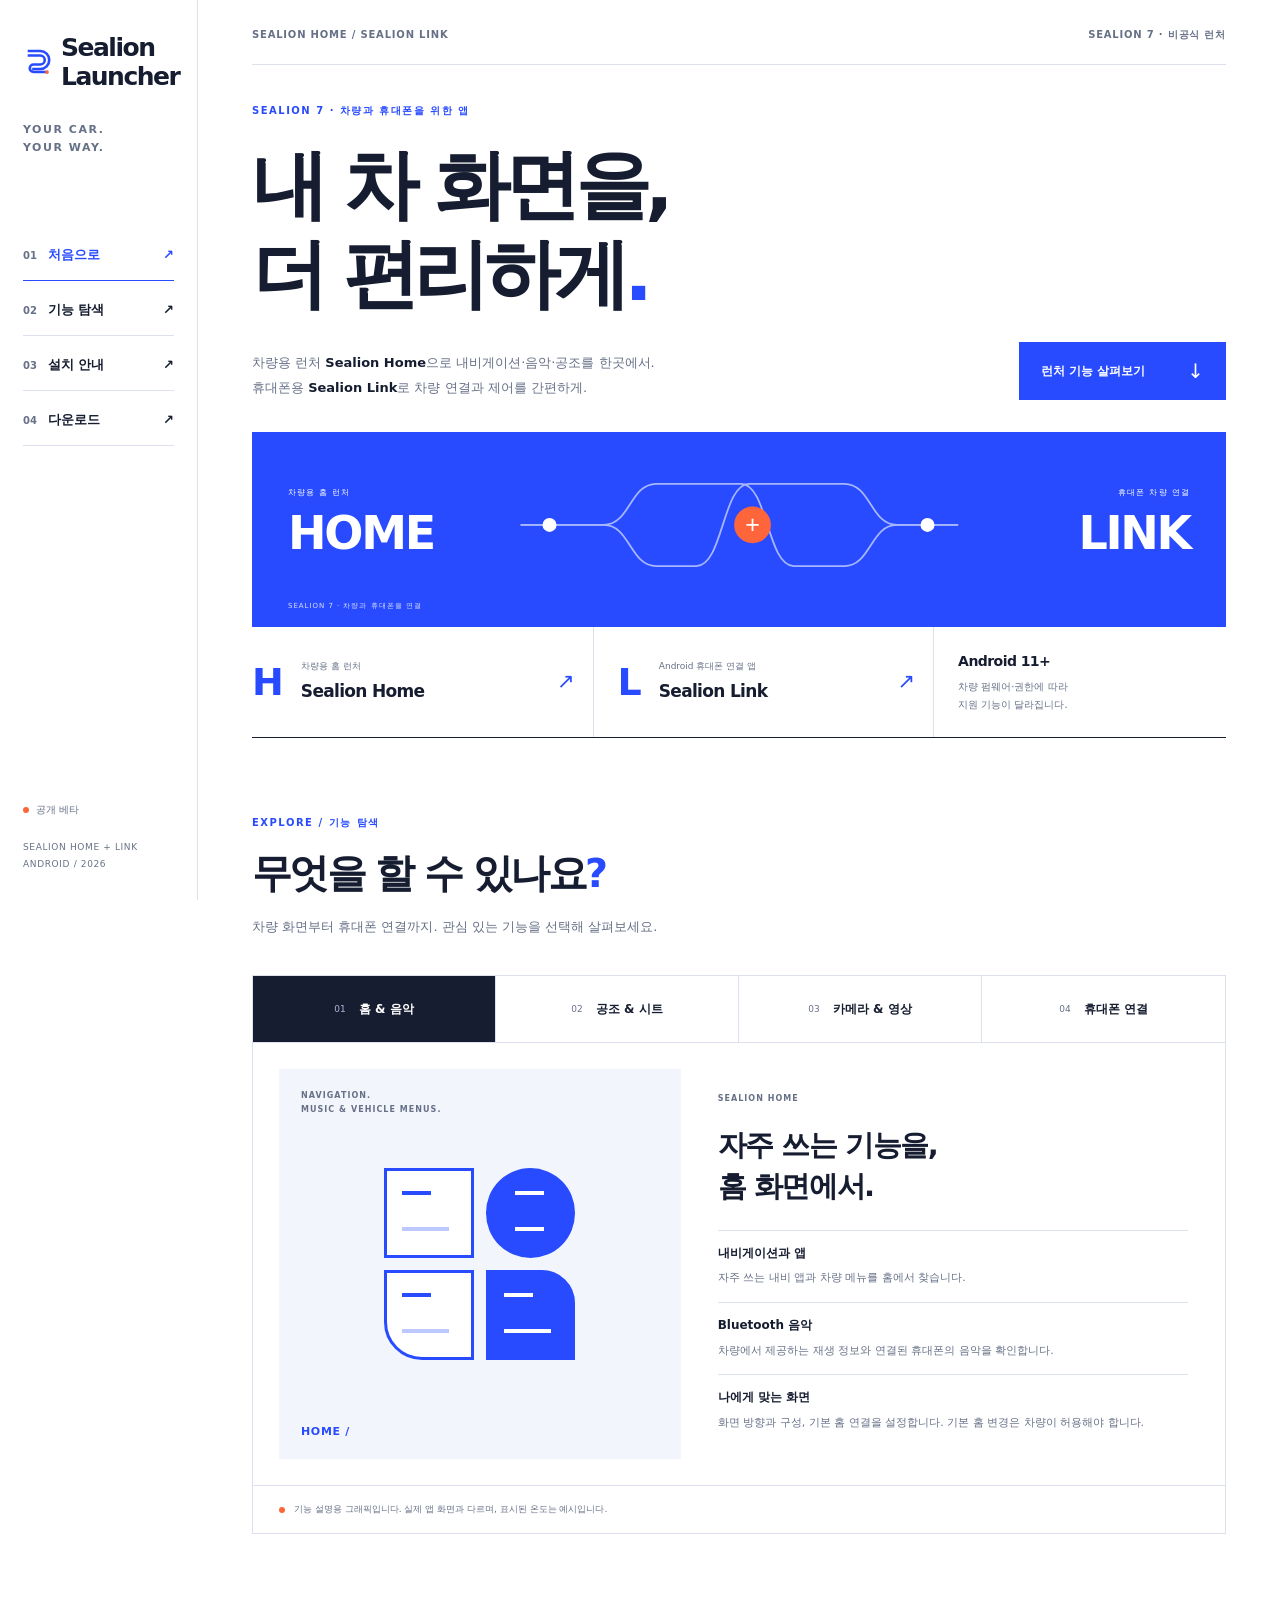
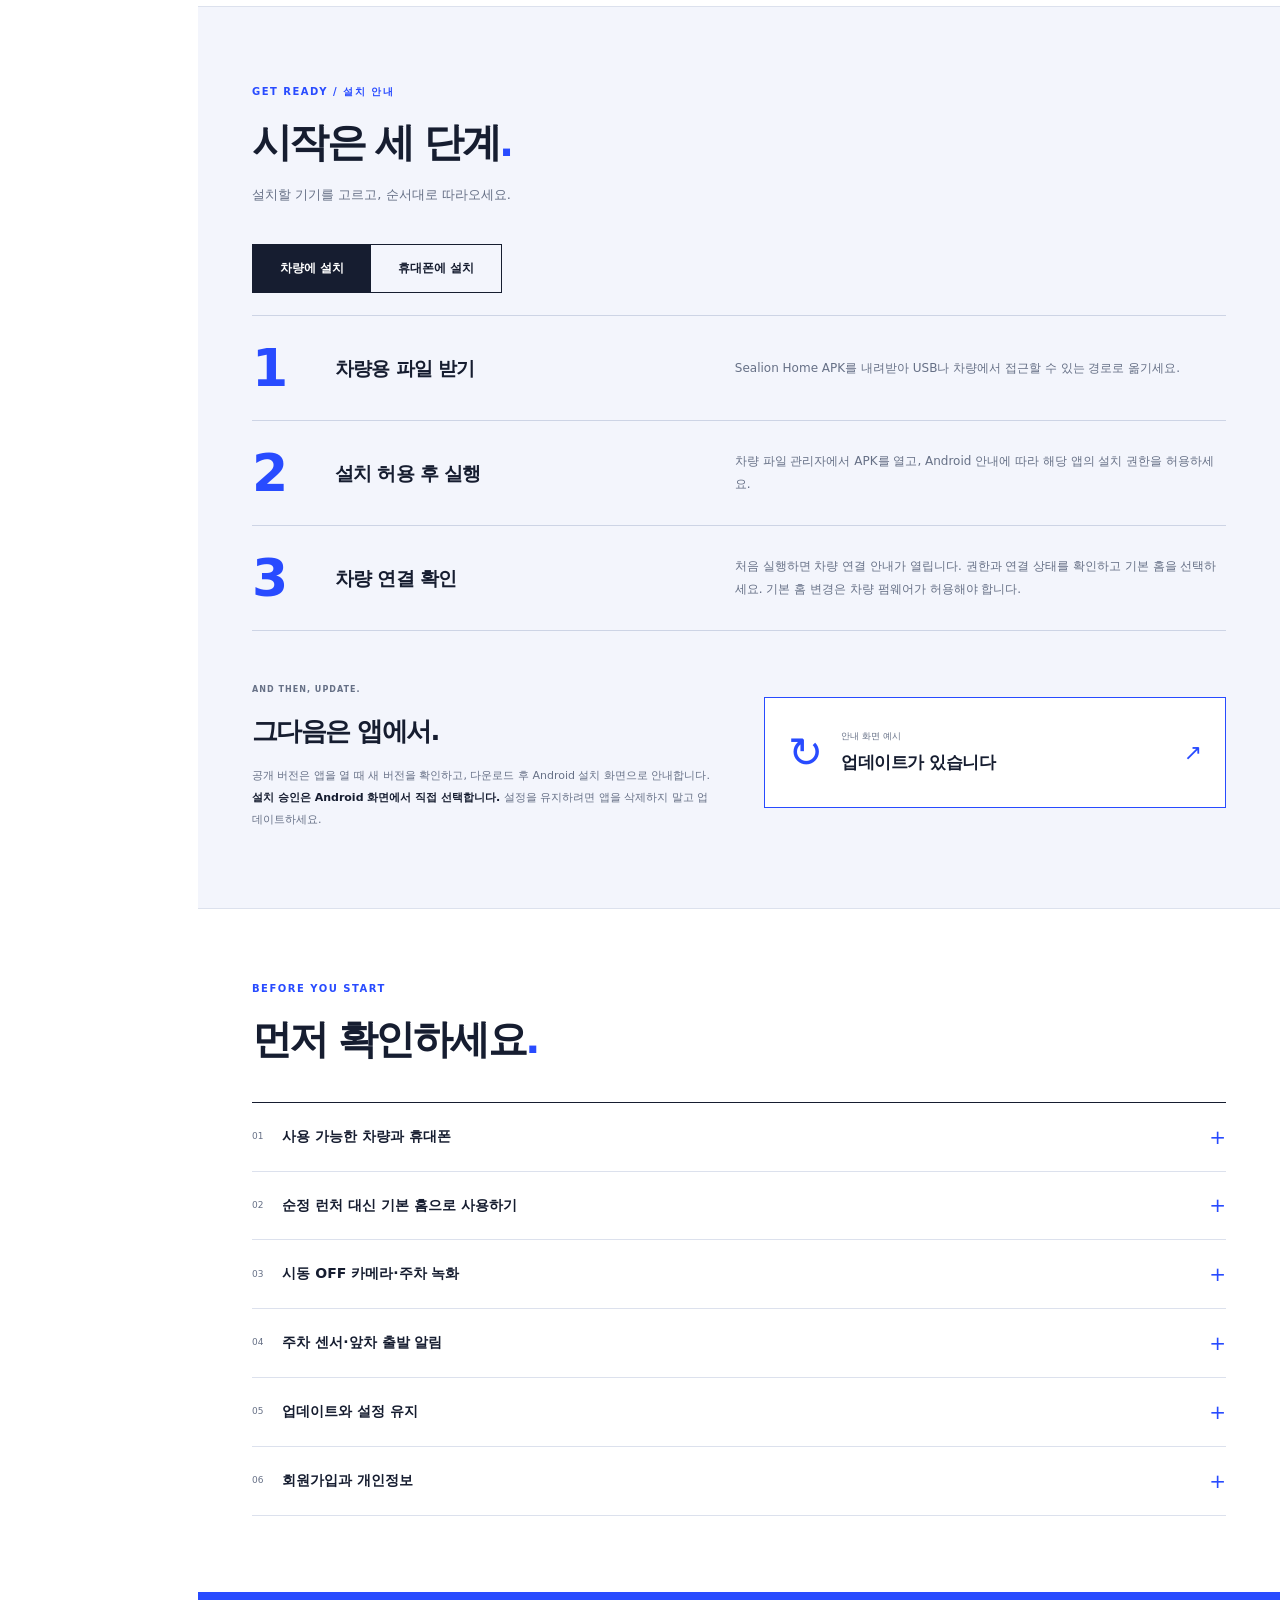
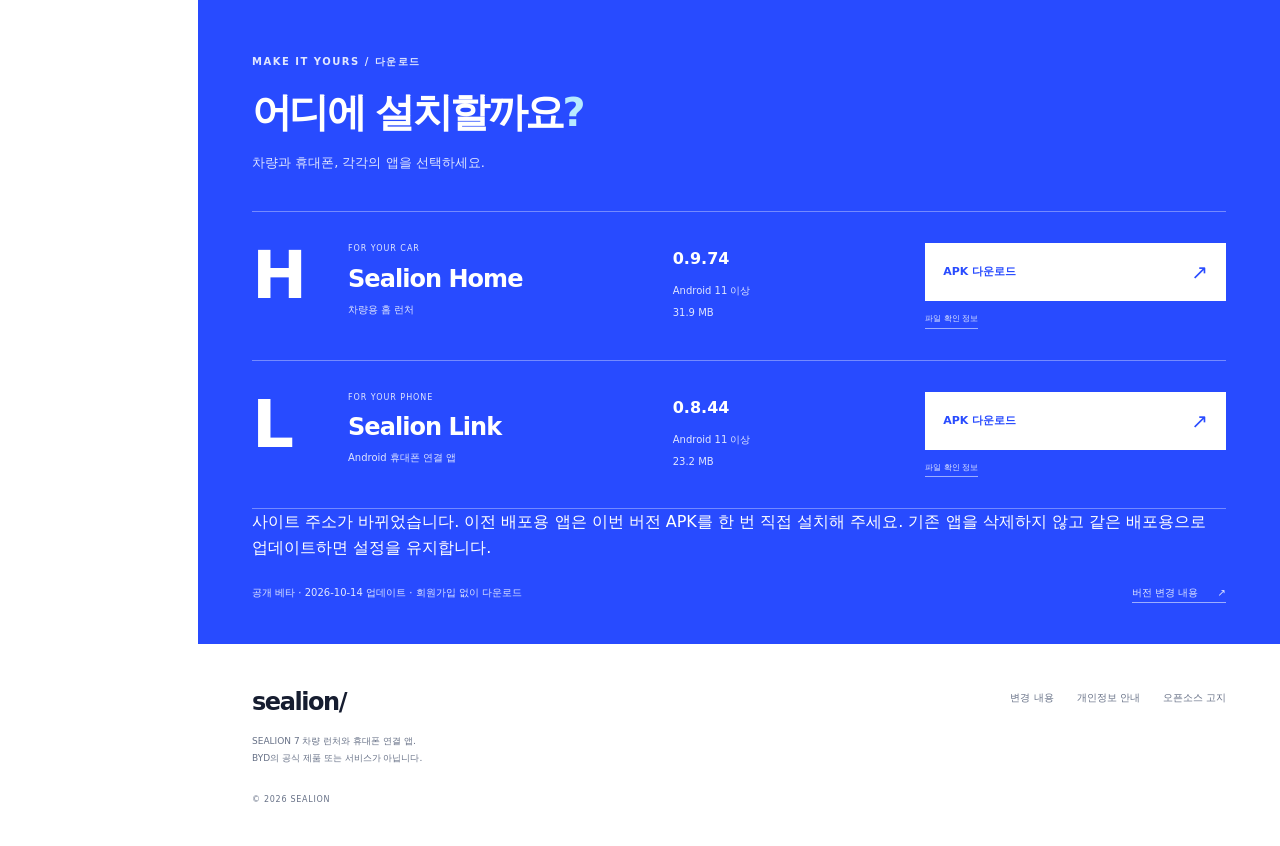
==== site/index.html @ 4606c966 "Release Home 0.9.74 with corrected cluster camera layout and ground range" ====
<!doctype html>
<html lang="ko">
<head>
  <meta charset="utf-8">
  <meta name="viewport" content="width=device-width, initial-scale=1">
  <meta name="theme-color" content="#284bff">
  <meta name="description" content="BYD SEALION 7을 위한 차량용 런처 Sealion Home과 Android 휴대폰 앱 Sealion Link. 내비게이션·음악·공조부터 휴대폰 차량 연결·제어까지, 기능을 살펴보고 설치하세요.">
  <title>Sealion Home &amp; Link — SEALION 7 차량 런처와 휴대폰 연결</title>
  <link rel="icon" href="assets/mark.svg" type="image/svg+xml">
  <link rel="stylesheet" href="assets/site.css?v=launcher-brand">
  <script src="assets/site.js" defer></script>
</head>
<body>
<a class="skip-link" href="#main">본문 바로가기</a>
<header class="site-rail">
  <a class="brand" href="#start" aria-label="Sealion Launcher 소개 처음으로"><img src="assets/mark.svg" width="38" height="38" alt=""><span class="brand-name">Sealion Launcher</span></a>
  <p class="rail-caption">YOUR CAR.<br>YOUR WAY.</p>
  <nav aria-label="주 메뉴">
    <a href="#start" aria-current="location"><span>01</span>처음으로<i aria-hidden="true">↗</i></a>
    <a href="#experience"><span>02</span>기능 탐색<i aria-hidden="true">↗</i></a>
    <a href="#install"><span>03</span>설치 안내<i aria-hidden="true">↗</i></a>
    <a href="#download"><span>04</span>다운로드<i aria-hidden="true">↗</i></a>
  </nav>
  <div class="rail-bottom"><span class="status-dot"></span>공개 베타<small>SEALION HOME + LINK<br>ANDROID / 2026</small></div>
</header>
<main id="main">
  <section id="start" class="opening" aria-labelledby="hero-title">
    <div class="page-meta"><span>SEALION HOME / SEALION LINK</span><span>SEALION 7 · 비공식 런처</span></div>
    <div class="opening-copy"><p class="section-code">SEALION 7 · 차량과 휴대폰을 위한 앱</p><h1 id="hero-title">내 차 화면을,<br>더 편리하게<span>.</span></h1><div class="opening-bottom"><p class="opening-description">차량용 런처 <strong>Sealion Home</strong>으로 내비게이션·음악·공조를 한곳에서.<br>휴대폰용 <strong>Sealion Link</strong>로 차량 연결과 제어를 간편하게.</p><a class="action solid" href="#experience">런처 기능 살펴보기 <span aria-hidden="true">↓</span></a></div></div>
    <div class="connection-poster" aria-label="차량용 런처 Home과 휴대폰 앱 Link의 연결"><div class="connection-label"><span>차량용 홈 런처</span><strong>HOME</strong></div><svg viewBox="0 0 500 160" aria-hidden="true"><path d="M0 81h95c30 0 30-47 60-47h97c30 0 30 94 60 94h58c30 0 30-47 60-47h70"/><path d="M0 81h95c30 0 30 47 60 47h46c30 0 30-94 60-94h109c30 0 30 47 60 47h70"/><circle cx="33" cy="81" r="8"/><circle cx="465" cy="81" r="8"/><circle cx="265" cy="81" r="21"/><path class="connection-plus" d="M258 81h14m-7-7v14"/></svg><div class="connection-label"><span>휴대폰 차량 연결</span><strong>LINK</strong></div><span class="poster-caption">SEALION 7 · 차량과 휴대폰을 연결</span></div>
    <div class="product-index"><a href="#experience"><span>H</span><div><small>차량용 홈 런처</small><strong>Sealion Home</strong></div><i aria-hidden="true">↗</i></a><a href="#experience" data-open-feature="link"><span>L</span><div><small>Android 휴대폰 연결 앱</small><strong>Sealion Link</strong></div><i aria-hidden="true">↗</i></a><div class="system-note"><strong>Android 11+</strong><span>차량 펌웨어·권한에 따라<br>지원 기능이 달라집니다.</span></div></div>
  </section>

  <section id="experience" class="chapter experience" aria-labelledby="experience-title">
    <div class="chapter-heading"><p class="section-code">EXPLORE / 기능 탐색</p><h2 id="experience-title">무엇을 할 수 있나요<span>?</span></h2><p>차량 화면부터 휴대폰 연결까지. 관심 있는 기능을 선택해 살펴보세요.</p></div>
    <div class="feature-selector" role="tablist" aria-label="기능 소개">
      <button id="tab-home" role="tab" type="button" aria-selected="true" aria-controls="panel-home" data-panel="home"><span>01</span>홈 & 음악</button>
      <button id="tab-climate" role="tab" type="button" aria-selected="false" aria-controls="panel-climate" data-panel="climate" tabindex="-1"><span>02</span>공조 & 시트</button>
      <button id="tab-camera" role="tab" type="button" aria-selected="false" aria-controls="panel-camera" data-panel="camera" tabindex="-1"><span>03</span>카메라 & 영상</button>
      <button id="tab-link" role="tab" type="button" aria-selected="false" aria-controls="panel-link" data-panel="link" tabindex="-1"><span>04</span>휴대폰 연결</button>
    </div>
    <div class="feature-stage">
      <div id="panel-home" class="feature-panel" role="tabpanel" aria-labelledby="tab-home">
        <div class="feature-art art-home" aria-hidden="true"><span class="art-caption">NAVIGATION.<br>MUSIC &amp; VEHICLE MENUS.</span><div class="home-glyph"><span></span><span></span><span></span><span></span></div><span class="art-word">HOME /</span></div>
        <div class="feature-story"><span class="feature-tag">SEALION HOME</span><h3>자주 쓰는 기능을,<br>홈 화면에서.</h3><dl><div><dt>내비게이션과 앱</dt><dd>자주 쓰는 내비 앱과 차량 메뉴를 홈에서 찾습니다.</dd></div><div><dt>Bluetooth 음악</dt><dd>차량에서 제공하는 재생 정보와 연결된 휴대폰의 음악을 확인합니다.</dd></div><div><dt>나에게 맞는 화면</dt><dd>화면 방향과 구성, 기본 홈 연결을 설정합니다. 기본 홈 변경은 차량이 허용해야 합니다.</dd></div></dl></div>
      </div>
      <div id="panel-climate" class="feature-panel" role="tabpanel" aria-labelledby="tab-climate" hidden>
        <div class="feature-art art-climate" aria-hidden="true"><span class="art-caption">YOUR COMFORT.<br>ONE PLACE.</span><div class="climate-glyph"><strong>21.5<span>°</span></strong><span class="temperature-label">COMFORT ZONE</span></div><span class="art-word">COMFORT /</span></div>
        <div class="feature-story"><span class="feature-tag">SEALION HOME</span><h3>나에게 맞는 온도,<br>한곳에서.</h3><dl><div><dt>온도와 바람 방향</dt><dd>운전석·동승석 온도, 풍량과 바람 방향을 공조 메뉴에서 조절합니다.</dd></div><div><dt>열선과 통풍</dt><dd>시트 열선·통풍과 핸들 열선을 공조 안에서 찾습니다.</dd></div><div><dt>공조 설정</dt><dd>AUTO, A/C, 내기 순환과 유리 제상 등 차량이 지원하는 기능을 모았습니다.</dd></div></dl></div>
      </div>
      <div id="panel-camera" class="feature-panel" role="tabpanel" aria-labelledby="tab-camera" hidden>
        <div class="feature-art art-camera" aria-hidden="true"><span class="art-caption">VEHICLE CAMERAS.<br>RECORDING &amp; PLAYBACK.</span><div class="camera-glyph"><span></span><i></i></div><span class="art-word">AROUND /</span></div>
        <div class="feature-story"><span class="feature-tag">SEALION HOME + LINK</span><h3>차량 주변 보기와<br>영상 저장을 한곳에서.</h3><dl><div><dt>카메라 보기</dt><dd>지원되는 카메라를 연결하고 화면과 채널을 맞춥니다.</dd></div><div><dt>녹화와 저장 영상</dt><dd>블랙박스·주차 녹화 설정과 저장된 영상을 각각의 메뉴에서 확인합니다.</dd></div><div><dt>휴대폰에서 확인</dt><dd>차량 전원·네트워크와 카메라 권한이 필요합니다. 시동 OFF 영상은 현재 보장하지 않습니다.</dd></div></dl><a class="inline-link" href="#faq">카메라 지원 조건 확인 <span>↗</span></a></div>
      </div>
      <div id="panel-link" class="feature-panel" role="tabpanel" aria-labelledby="tab-link" hidden>
        <div class="feature-art art-link" aria-hidden="true"><span class="art-caption">VEHICLE CONNECTION.<br>LOCK &amp; UNLOCK.</span><div class="link-glyph"><i></i><i></i><i></i><span>H ↔ L</span></div><span class="art-word">CONNECTED /</span></div>
        <div class="feature-story"><span class="feature-tag">SEALION LINK / ANDROID</span><h3>휴대폰에서 확인하는<br>차량 연결과 자동 잠금.</h3><dl><div><dt>접근·이탈 자동 잠금</dt><dd>등록한 차량 BLE 신호와 최근 걸음 감지로 접근·이탈을 확인합니다. 신체 활동·Bluetooth 권한과 걸음 감지 센서를 지원하는 휴대폰이 필요합니다.</dd></div><div><dt>유지되는 설정</dt><dd>같은 앱을 삭제하지 않고 업데이트하면 자동 잠금 설정을 유지합니다.</dd></div><div><dt>연결·동작 기록</dt><dd>최근 연결 상태와 자동 잠금 동작 기록을 기기에서 확인합니다.</dd></div></dl></div>
      </div>
      <div class="stage-note"><span class="status-dot"></span>기능 설명용 그래픽입니다. 실제 앱 화면과 다르며, 표시된 온도는 예시입니다.</div>
    </div>
  </section>

  <section id="install" class="chapter install" aria-labelledby="install-title">
    <div class="chapter-heading"><p class="section-code">GET READY / 설치 안내</p><h2 id="install-title">시작은 세 단계<span>.</span></h2><p>설치할 기기를 고르고, 순서대로 따라오세요.</p></div>
    <div class="install-tabs" role="tablist" aria-label="설치할 기기"><button type="button" id="install-car" role="tab" aria-selected="true" aria-controls="install-car-panel" data-install="car">차량에 설치</button><button type="button" id="install-phone" role="tab" aria-selected="false" aria-controls="install-phone-panel" data-install="phone" tabindex="-1">휴대폰에 설치</button></div>
    <div id="install-car-panel" class="installation-list" role="tabpanel" aria-labelledby="install-car"><article><span>1</span><h3>차량용 파일 받기</h3><p>Sealion Home APK를 내려받아 USB나 차량에서 접근할 수 있는 경로로 옮기세요.</p></article><article><span>2</span><h3>설치 허용 후 실행</h3><p>차량 파일 관리자에서 APK를 열고, Android 안내에 따라 해당 앱의 설치 권한을 허용하세요.</p></article><article><span>3</span><h3>차량 연결 확인</h3><p>처음 실행하면 차량 연결 안내가 열립니다. 권한과 연결 상태를 확인하고 기본 홈을 선택하세요. 기본 홈 변경은 차량 펌웨어가 허용해야 합니다.</p></article></div>
    <div id="install-phone-panel" class="installation-list" role="tabpanel" aria-labelledby="install-phone" hidden><article><span>1</span><h3>휴대폰용 파일 받기</h3><p>Android 휴대폰에서 Sealion Link APK를 내려받으세요. iPhone용 앱은 제공하지 않습니다.</p></article><article><span>2</span><h3>Android 설치 승인</h3><p>다운로드한 파일을 열고 브라우저나 파일 관리자의 ‘알 수 없는 앱 설치’를 허용하세요.</p></article><article><span>3</span><h3>내 차 연결 등록</h3><p>앱 안내에 따라 차량을 등록하고 신체 활동·Bluetooth·근처 기기 권한과 백그라운드 실행을 확인하세요.</p></article></div>
    <div class="update-guide"><div><span class="feature-tag">AND THEN, UPDATE.</span><h3>그다음은 앱에서.</h3><p>공개 버전은 앱을 열 때 새 버전을 확인하고, 다운로드 후 Android 설치 화면으로 안내합니다. <strong>설치 승인은 Android 화면에서 직접 선택합니다.</strong> 설정을 유지하려면 앱을 삭제하지 말고 업데이트하세요.</p></div><button id="update-demo" type="button"><span class="update-icon" aria-hidden="true">↻</span><span><small>안내 화면 예시</small><strong>업데이트가 있습니다</strong></span><i aria-hidden="true">↗</i></button></div>
  </section>

  <section id="faq" class="chapter compatibility" aria-labelledby="faq-title"><div class="chapter-heading"><p class="section-code">BEFORE YOU START</p><h2 id="faq-title">먼저 확인하세요<span>.</span></h2></div><div class="faq-list">
    <details><summary><span>01</span>사용 가능한 차량과 휴대폰<i aria-hidden="true">+</i></summary><p>SEALION 7의 Android 차량 디스플레이를 기준으로 개발하고 있습니다. 최소 Android 버전은 11입니다. 차량 펌웨어, SDK와 권한에 따라 지원 기능이 달라집니다. Sealion Link는 Android 휴대폰 전용입니다.</p></details>
    <details><summary><span>02</span>순정 런처 대신 기본 홈으로 사용하기<i aria-hidden="true">+</i></summary><p>차량에서 기본 홈 앱 변경을 허용해야 합니다. 설정에서 기본 런처 설정·유지를 시도할 수 있지만, 차량 펌웨어 정책에 따라 적용되지 않을 수 있습니다.</p></details>
    <details><summary><span>03</span>시동 OFF 카메라·주차 녹화<i aria-hidden="true">+</i></summary><p>카메라·본체 전원과 네트워크가 유지되고 차량이 관련 권한을 제공해야 합니다. 현재 시동 OFF 녹화와 원격 영상을 보장하지 않습니다. 개발용과 공개 차량용은 같은 차량 카메라 수신 경로를 사용합니다. 차량의 실제 영상 수신과 시동 OFF 전원 유지는 각각 확인해야 합니다.</p></details>
    <details><summary><span>04</span>주차 센서·앞차 출발 알림<i aria-hidden="true">+</i></summary><p>차량에서 거리 값과 출발 안내 신호를 제공해야 합니다. 신호가 수신되지 않으면 거리나 알림을 임의로 만들지 않습니다. 현재 차량별 신호 수신 확인이 필요한 기능입니다.</p></details>
    <details><summary><span>05</span>업데이트와 설정 유지<i aria-hidden="true">+</i></summary><p>같은 배포용 앱을 삭제하지 않고 업데이트하면 설정을 유지합니다. 개발자용과 배포용은 별개의 앱으로 설정을 공유하지 않습니다. 앱 삭제 또는 앱 데이터 삭제 시에는 다시 설정해야 합니다. 이 사이트의 공개 버전은 앱 실행 시 새 버전을 확인합니다. 주소 연결 전 준비용 버전을 쓰고 있다면 처음 한 번은 이 사이트의 APK로 직접 업데이트하세요.</p></details>
    <details><summary><span>06</span>회원가입과 개인정보<i aria-hidden="true">+</i></summary><p>공개 APK 다운로드에는 사이트 회원가입이 필요 없습니다. 이 사이트에는 광고·분석 추적 스크립트를 넣지 않았습니다. 차량 계정이 필요한 제어 기능은 앱에서 별도로 연결합니다. 자세한 내용은 <a href="privacy.html">개인정보 안내</a>를 확인하세요.</p></details>
  </div></section>

  <section id="download" class="downloads" aria-labelledby="download-title"><div class="download-heading"><p class="section-code">MAKE IT YOURS / 다운로드</p><h2 id="download-title">어디에 설치할까요<span>?</span></h2><p>차량과 휴대폰, 각각의 앱을 선택하세요.</p></div>
    <div class="package-list"><article class="package-row"><div class="package-letter">H</div><div class="package-name"><span>FOR YOUR CAR</span><h3>Sealion Home</h3><p>차량용 홈 런처</p></div><div class="release-meta"><strong data-release="vehicle-version">0.9.74</strong><span>Android 11 이상</span><span data-release="vehicle-size">공개 파일 준비 중</span></div><div class="package-action"><a class="action download-link is-disabled" data-app="vehicle" aria-disabled="true">다운로드 준비 중 <span aria-hidden="true">↗</span></a><details class="hash-details"><summary>파일 확인 정보</summary><p data-release="vehicle-hash">공개 파일 확정 후 SHA-256을 제공합니다.</p></details></div></article>
    <article class="package-row"><div class="package-letter">L</div><div class="package-name"><span>FOR YOUR PHONE</span><h3>Sealion Link</h3><p>Android 휴대폰 연결 앱</p></div><div class="release-meta"><strong data-release="phone-version">0.8.44</strong><span>Android 11 이상</span><span data-release="phone-size">공개 파일 준비 중</span></div><div class="package-action"><a class="action download-link is-disabled" data-app="phone" aria-disabled="true">다운로드 준비 중 <span aria-hidden="true">↗</span></a><details class="hash-details"><summary>파일 확인 정보</summary><p data-release="phone-hash">공개 파일 확정 후 SHA-256을 제공합니다.</p></details></div></article></div>
    <p class="notice">사이트 주소가 바뀌었습니다. 이전 배포용 앱은 이번 버전 APK를 한 번 직접 설치해 주세요. 기존 앱을 삭제하지 않고 같은 배포용으로 업데이트하면 설정을 유지합니다.</p><div class="download-footnote"><p id="release-status"><span class="status-dot"></span>공개 다운로드 파일을 확인하고 있습니다.</p><a href="release-notes.html">버전 변경 내용 <span aria-hidden="true">↗</span></a></div>
  </section>
</main>
<footer class="site-footer"><div><strong>sealion/</strong><p>SEALION 7 차량 런처와 휴대폰 연결 앱.<br>BYD의 공식 제품 또는 서비스가 아닙니다.</p></div><nav aria-label="문서"><a href="release-notes.html">변경 내용</a><a href="privacy.html">개인정보 안내</a><a href="licenses.html">오픈소스 고지</a></nav><span>© 2026 SEALION</span></footer>
<dialog id="update-dialog" aria-labelledby="update-dialog-title"><button type="button" class="dialog-close" aria-label="닫기">×</button><span class="section-code">UPDATE / PREVIEW</span><h2 id="update-dialog-title">다음 버전으로,<br>이어가세요.</h2><p>앱에서 새 버전과 변경 내용을 확인한 뒤 업데이트를 시작할 수 있습니다.</p><ol><li>버전과 변경 내용 확인</li><li>다운로드한 APK의 파일·앱 서명 검사</li><li>Android 설치 화면에서 사용자 승인</li></ol><p class="demo-note">웹사이트의 흐름 예시입니다. 실제 다운로드나 업데이트를 진행하지 않습니다. 앱에서 새 버전이 있을 때 안내가 표시됩니다.</p><button type="button" class="action solid dialog-close-action">확인 <span aria-hidden="true">↗</span></button></dialog>
</body>
</html>
---- site/assets/site.css ----
@charset "UTF-8";
:root{--ink:#161d30;--blue:#284bff;--paper:#fff;--muted:#667086;--line:#dce1ed;--soft:#f3f5fc;--orange:#ff653b;--rail:198px}
*{box-sizing:border-box}html{scroll-behavior:smooth;scroll-padding-top:22px}body{margin:0;background:var(--paper);color:var(--ink);font-family:"Pretendard","Noto Sans KR","Malgun Gothic",system-ui,sans-serif;line-height:1.6;-webkit-font-smoothing:antialiased}a{color:inherit;text-decoration:none}button{font:inherit;cursor:pointer;color:inherit}button,a,summary{-webkit-tap-highlight-color:transparent}h1,h2,h3,p{margin:0}img{display:block;max-width:100%}[hidden]{display:none!important}::selection{background:#d8dfff;color:var(--ink)}button:focus-visible,a:focus-visible,summary:focus-visible{outline:3px solid var(--orange);outline-offset:5px}.skip-link{position:fixed;left:14px;top:-70px;z-index:20;background:var(--ink);color:#fff;padding:12px 18px}.skip-link:focus{top:12px}
.site-rail{position:fixed;inset:0 auto 0 0;width:var(--rail);padding:34px 23px 27px;border-right:1px solid var(--line);background:var(--paper);z-index:5;display:flex;flex-direction:column}.brand{display:flex;gap:8px;align-items:center;font-size:25px;font-weight:850;letter-spacing:-1.5px;line-height:1}.brand img{width:30px;height:38px}.brand-name{min-width:0;line-height:1.15}.brand img{flex-shrink:0}.rail-caption{font-size:11px;font-weight:800;letter-spacing:.14em;line-height:1.7;margin-top:29px;color:var(--muted)}.site-rail nav{display:grid;margin-top:74px;gap:6px}.site-rail nav a{display:flex;align-items:center;gap:11px;min-height:49px;border-bottom:1px solid var(--line);font-size:13px;font-weight:650}.site-rail nav a>span{font-size:10px;color:var(--muted);font-variant-numeric:tabular-nums}.site-rail nav i{font-style:normal;margin-left:auto;opacity:0}.site-rail nav a[aria-current]{color:var(--blue);border-color:var(--blue)}.site-rail nav a[aria-current] i,.site-rail nav a:hover i{opacity:1}.rail-bottom{margin-top:auto;font-size:10px;color:var(--muted);padding-top:40px}.rail-bottom small{font-size:9px;display:block;margin-top:21px;letter-spacing:.07em;line-height:1.9}.status-dot{display:inline-block;width:6px;height:6px;border-radius:50%;background:var(--orange);margin-right:7px;flex-shrink:0}main,.site-footer{margin-left:var(--rail)}.page-meta{display:flex;justify-content:space-between;padding:27px 0 21px;border-bottom:1px solid var(--line);font-size:10px;letter-spacing:.08em;font-weight:650;color:var(--muted)}.opening{padding:0 54px}.section-code{font-size:10px;letter-spacing:.15em;font-weight:750;color:var(--blue);line-height:1.6}.opening-copy{padding:38px 0 32px}.opening h1{font-size:clamp(60px,5.9vw,94px);letter-spacing:-.075em;line-height:1.18;font-weight:900;margin-top:22px}.opening h1>span,.chapter h2>span{color:var(--blue)}.opening-bottom{display:flex;justify-content:space-between;align-items:end;gap:25px;margin-top:23px}.opening-description{font-size:13px;line-height:1.9;color:var(--muted)}.opening-description strong{color:var(--ink);font-weight:650}.action{min-height:51px;display:inline-flex;align-items:center;justify-content:space-between;gap:42px;padding:12px 21px;border:1px solid var(--ink);font-size:12px;font-weight:700;line-height:1.6;background:transparent}.action span{font-size:20px;font-weight:400}.action.solid{background:var(--blue);color:#fff;border-color:var(--blue)}.action:hover{background:var(--ink);color:#fff;border-color:var(--ink)}.connection-poster{position:relative;display:grid;grid-template-columns:1fr 2.15fr 1fr;align-items:center;gap:14px;background:var(--blue);color:white;min-height:194px;padding:22px 36px 33px}.connection-label>span{font-size:8px;letter-spacing:.15em;display:block;margin-bottom:7px}.connection-label strong{display:block;font-size:clamp(35px,3.6vw,62px);font-weight:850;letter-spacing:-.05em;line-height:1.2}.connection-label:last-of-type{text-align:right}.connection-poster svg{width:100%;max-height:140px}.connection-poster svg>path{fill:none;stroke:#a7b7ff;stroke-width:2}.connection-poster svg>circle{fill:#fff;stroke:none}.connection-poster svg>circle:nth-of-type(3){fill:var(--orange)}.connection-poster svg .connection-plus{stroke:white;stroke-width:2}.poster-caption{position:absolute;left:36px;bottom:15px;font-size:7px;letter-spacing:.14em;color:#d7dfff}.product-index{display:grid;grid-template-columns:1fr 1fr .86fr;border-bottom:1px solid var(--ink);min-height:111px}.product-index>a{display:flex;align-items:center;gap:17px;padding:22px 18px 22px 0}.product-index>a+a,.system-note{border-left:1px solid var(--line);padding-left:24px}.product-index>a>span{font-size:38px;color:var(--blue);font-weight:900;line-height:1}.product-index small{display:block;font-size:9px;color:var(--muted);margin-bottom:4px}.product-index strong{font-size:17px;font-weight:800;letter-spacing:-.04em}.product-index i{font-style:normal;margin-left:auto;font-size:21px;color:var(--blue)}.product-index>a:hover strong{color:var(--blue)}.system-note{display:flex;flex-direction:column;justify-content:center}.system-note strong{font-size:14px}.system-note>span{font-size:10px;color:var(--muted);line-height:1.8;margin-top:6px}
.chapter{padding:77px 54px}.chapter-heading{margin-bottom:36px}.chapter h2,.downloads h2{font-size:clamp(30px,3.1vw,48px);font-weight:850;letter-spacing:-.065em;line-height:1.3;margin-top:17px}.chapter-heading>p:last-child:not(.section-code){color:var(--muted);font-size:13px;line-height:1.9;margin-top:15px}.experience{padding-bottom:72px}.feature-selector{display:grid;grid-template-columns:repeat(4,1fr);border:1px solid var(--line)}.feature-selector button{min-height:66px;border:0;border-right:1px solid var(--line);background:#fff;font-size:12px;font-weight:700;display:flex;align-items:center;justify-content:center;gap:13px}.feature-selector button:last-child{border-right:0}.feature-selector button>span{font-size:9px;color:var(--muted);font-weight:500}.feature-selector button[aria-selected=true]{background:var(--ink);color:white}.feature-selector button[aria-selected=true]>span{color:#acb9da}.feature-selector button:hover{box-shadow:inset 0 -3px var(--blue)}.feature-stage{border:1px solid var(--line);border-top:0}.feature-panel{display:grid;grid-template-columns:.88fr 1.12fr;min-height:440px}.feature-art{position:relative;background:var(--soft);min-height:390px;margin:26px 0 26px 26px;overflow:hidden;display:flex;align-items:center;justify-content:center}.art-caption{position:absolute;left:22px;top:20px;font-size:8px;letter-spacing:.13em;line-height:1.7;font-weight:700;color:var(--muted)}.art-word{position:absolute;left:22px;bottom:19px;font-size:11px;letter-spacing:.06em;font-weight:750;color:var(--blue)}.feature-story{padding:40px 37px 29px}.feature-tag{font-size:8px;letter-spacing:.13em;font-weight:800;color:var(--muted);line-height:1.7}.feature-story h3{font-size:29px;font-weight:850;line-height:1.4;letter-spacing:-.05em;margin:16px 0 24px}.feature-story dl{margin:0}.feature-story dl>div{padding:13px 0;border-top:1px solid var(--line)}.feature-story dt{font-size:12px;font-weight:750}.feature-story dd{margin:5px 0 0;font-size:11px;line-height:1.9;color:var(--muted)}.stage-note{display:flex;align-items:center;gap:2px;padding:15px 26px;border-top:1px solid var(--line);font-size:9px;color:var(--muted);line-height:1.8}.home-glyph{display:grid;grid-template-columns:repeat(2,1fr);gap:12px;width:191px}.home-glyph span{height:90px;border:3px solid var(--blue);background:#fff;position:relative}.home-glyph span:before{content:"";position:absolute;background:var(--blue);width:29px;height:4px;left:15px;top:20px}.home-glyph span:after{content:"";position:absolute;width:47px;height:4px;left:15px;bottom:24px;background:#bdc8ff}.home-glyph span:nth-child(2){border-radius:50%;background:var(--blue)}.home-glyph span:nth-child(2):before,.home-glyph span:nth-child(2):after{background:white;width:29px;left:26px}.home-glyph span:nth-child(3){border-radius:0 0 0 38px}.home-glyph span:nth-child(4){background:var(--blue);border-radius:0 33px 0 0}.home-glyph span:nth-child(4):before,.home-glyph span:nth-child(4):after{background:white}.climate-glyph{border:2px solid var(--blue);width:224px;height:174px;display:flex;align-items:center;justify-content:center;flex-direction:column;outline:1px dashed #9eaeff;outline-offset:17px;position:relative;background:white}.climate-glyph:before{content:"";position:absolute;height:11px;width:11px;background:var(--orange);right:-24px;top:calc(50% - 5px)}.climate-glyph strong{font-size:66px;font-weight:500;letter-spacing:-.07em;color:var(--blue);line-height:1.3}.climate-glyph strong>span{font-size:44px}.temperature-label{font-size:8px;color:var(--muted);letter-spacing:.15em;margin-top:8px}.camera-glyph{width:222px;height:156px;border:3px solid var(--blue);position:relative}.camera-glyph:before{content:"";position:absolute;width:75px;height:18px;border:3px solid var(--blue);top:-23px;left:22px}.camera-glyph>span{position:absolute;width:86px;height:86px;border-radius:50%;border:3px solid var(--blue);top:31px;left:65px}.camera-glyph>span:before{content:"";position:absolute;width:51px;height:51px;border-radius:50%;background:var(--blue);top:14px;left:14px}.camera-glyph>i{position:absolute;width:13px;height:13px;background:var(--orange);right:16px;top:16px}.art-camera{background:#edf0ff}.link-glyph{width:220px;height:180px;position:relative;display:flex;align-items:center;justify-content:center}.link-glyph i{position:absolute;inset:0;border:1px solid #b7c3ff}.link-glyph i:nth-child(2){inset:20px;border-style:dashed}.link-glyph i:nth-child(3){inset:40px;border-color:var(--blue);background:white}.link-glyph>span{z-index:1;color:var(--blue);font-size:23px;font-weight:850;letter-spacing:-.06em}.link-glyph:after{content:"";width:12px;height:12px;background:var(--orange);position:absolute;top:34px;left:-6px}.inline-link{display:inline-flex;gap:27px;color:var(--blue);border-bottom:1px solid var(--blue);padding-bottom:3px;font-size:10px;font-weight:700;margin-top:13px}
.install{background:var(--soft);border-top:1px solid var(--line);border-bottom:1px solid var(--line)}.install-tabs{display:inline-flex;border:1px solid var(--ink);margin-bottom:22px}.install-tabs button{border:0;background:transparent;padding:12px 27px;font-size:12px;font-weight:650;min-height:47px}.install-tabs button[aria-selected=true]{background:var(--ink);color:#fff}.installation-list article{display:grid;grid-template-columns:61px 1fr 1.3fr;gap:22px;align-items:center;padding:26px 0;border-bottom:1px solid #cdd4e5}.installation-list article:first-child{border-top:1px solid #cdd4e5}.installation-list article>span{font-size:52px;color:var(--blue);font-weight:800;line-height:1;letter-spacing:-.08em}.installation-list h3{font-size:19px;font-weight:800;letter-spacing:-.04em}.installation-list p{font-size:12px;line-height:1.9;color:var(--muted)}.update-guide{display:grid;grid-template-columns:1fr 1fr;gap:50px;align-items:center;margin-top:43px}.update-guide h3{font-size:26px;letter-spacing:-.06em;font-weight:850;margin-top:11px}.update-guide p{font-size:11px;line-height:2;color:var(--muted);margin-top:13px}.update-guide p strong{font-weight:650;color:var(--ink)}.update-guide>button{display:flex;align-items:center;text-align:left;gap:18px;padding:23px;border:1px solid var(--blue);background:white;min-height:111px}.update-icon{font-size:42px;color:var(--blue);line-height:1;font-weight:400}.update-guide button small{display:block;color:var(--muted);font-size:9px;margin-bottom:6px}.update-guide button strong{font-size:17px;font-weight:750;letter-spacing:-.03em}.update-guide button i{font-style:normal;margin-left:auto;font-size:22px;color:var(--blue)}.update-guide button:hover{background:#eaf0ff}.compatibility{padding-top:72px;padding-bottom:76px}.faq-list{border-top:1px solid var(--ink)}.faq-list details{border-bottom:1px solid var(--line);padding:22px 0}.faq-list summary{cursor:pointer;display:flex;gap:19px;align-items:center;list-style:none;font-size:14px;font-weight:650;line-height:1.7}.faq-list summary::-webkit-details-marker{display:none}.faq-list summary>span{font-size:9px;color:var(--muted);font-weight:500}.faq-list summary i{font-size:20px;font-style:normal;color:var(--blue);margin-left:auto;font-weight:400;line-height:1}.faq-list details[open] summary{color:var(--blue)}.faq-list details[open] summary i{transform:rotate(45deg)}.faq-list details p{max-width:720px;margin:17px 35px 2px;font-size:12px;line-height:2;color:var(--muted)}.faq-list details p a{text-decoration:underline;color:var(--blue)}
.downloads{background:var(--blue);color:white;padding:62px 54px 41px}.downloads .section-code{color:#e0e6ff}.downloads h2>span{color:#b7eaff}.download-heading{margin-bottom:37px}.download-heading>p:last-child{font-size:13px;color:#e0e6ff;margin-top:15px}.package-list{border-top:1px solid #748aff}.package-row{display:grid;grid-template-columns:72px 1fr .76fr 1fr;gap:24px;align-items:start;padding:31px 0;border-bottom:1px solid #748aff}.package-letter{font-size:66px;font-weight:850;line-height:1;letter-spacing:-.07em}.package-name>span{display:block;font-size:8px;letter-spacing:.12em;color:#e0e6ff;margin-bottom:5px}.package-name h3{font-size:24px;font-weight:800;letter-spacing:-.04em;line-height:1.5}.package-name p{font-size:10px;color:#e0e6ff;margin-top:5px}.release-meta{font-size:10px;display:flex;flex-direction:column;gap:5px;padding-top:2px;line-height:1.7;color:#e0e6ff}.release-meta strong{font-size:16px;color:white;font-weight:700;margin-bottom:5px}.download-link{color:var(--blue);border-color:white;background:white;width:100%;font-size:11px;gap:12px;padding:12px 17px;min-height:53px;white-space:nowrap}.download-link.is-disabled{background:transparent;color:#fff;cursor:default}.download-link.is-disabled:hover{border-color:white;background:transparent}.hash-details{font-size:8px;margin-top:12px;color:#e0e6ff}.hash-details summary{cursor:pointer;list-style:none;display:inline-block;border-bottom:1px solid #9cadff;padding-bottom:2px}.hash-details p{overflow-wrap:anywhere;white-space:pre-wrap;font-size:9px;line-height:1.8;margin-top:12px;border:1px solid #748aff;padding:9px}.download-footnote{display:flex;justify-content:space-between;gap:25px;align-items:start;font-size:10px;color:#e0e6ff;margin-top:22px;line-height:1.9}.download-footnote>p{max-width:560px}.download-footnote .status-dot{background:#b7eaff}.download-footnote>a{border-bottom:1px solid #9cadff;white-space:nowrap}.download-footnote>a span{margin-left:16px}.site-footer{padding:39px 54px;display:grid;grid-template-columns:1fr auto;gap:27px;font-size:10px;color:var(--muted)}.site-footer strong{font-size:24px;color:var(--ink);font-weight:850;letter-spacing:-.06em}.site-footer p{font-size:9px;line-height:1.9;margin-top:12px}.site-footer nav{display:flex;gap:23px;font-size:10px;padding-top:7px}.site-footer>span{grid-column:1/-1;font-size:8px;letter-spacing:.09em}.site-footer a:hover{color:var(--blue)}
dialog{border:0;border-top:7px solid var(--blue);padding:36px 35px 30px;max-width:460px;width:calc(100% - 36px);color:var(--ink);box-shadow:0 24px 80px #141e3040}dialog::backdrop{background:#15204588}dialog h2{font-size:34px;font-weight:850;letter-spacing:-.06em;line-height:1.4;margin:19px 0}dialog p,dialog li{font-size:12px;line-height:1.9;color:var(--muted)}dialog ol{padding-left:21px;margin:18px 0}dialog .demo-note{padding:14px;background:var(--soft);font-size:10px;margin:21px 0}.dialog-close{position:absolute;right:19px;top:16px;border:0;background:transparent;font-size:28px;color:var(--muted);line-height:1;padding:3px}.dialog-close-action{width:100%}.article-layout{max-width:900px;padding:61px 66px 85px}.article-layout .back-link{font-size:11px;color:var(--blue);font-weight:650}.article-layout h1{font-size:43px;font-weight:850;letter-spacing:-.065em;line-height:1.35;margin-top:32px}.article-layout h2{font-size:23px;font-weight:800;letter-spacing:-.045em;line-height:1.45;margin:37px 0 15px;border-top:1px solid var(--line);padding-top:23px}.article-layout h3{font-size:18px;margin:27px 0 12px}.article-layout p,.article-layout li{font-size:13px;line-height:2;color:var(--muted)}.article-layout .article-intro{font-size:15px;margin-top:20px;color:var(--ink)}.article-layout pre{font-family:ui-monospace,monospace;font-size:11px;line-height:1.9;white-space:pre-wrap;overflow-wrap:anywhere;background:var(--soft);padding:20px}.article-layout .notice{border-left:3px solid var(--blue);padding:18px 20px;background:var(--soft);margin-top:25px}.article-layout .eyebrow{font-size:10px;letter-spacing:.1em;color:var(--blue);margin:20px 0}.article-layout .text-link{font-size:12px;color:var(--blue);text-decoration:underline}.article-layout .button{display:inline-flex;padding:12px 21px;background:var(--blue);color:white;font-size:12px;margin-top:26px;gap:30px}
@media(min-width:1650px){:root{--rail:230px}.opening,.chapter,.downloads,.site-footer{padding-left:max(70px,calc((100vw - var(--rail) - 1190px)/2));padding-right:max(70px,calc((100vw - var(--rail) - 1190px)/2))}.opening-copy{padding-top:47px;padding-bottom:37px}.opening h1{font-size:102px}.opening-description{font-size:15px}.connection-poster{min-height:215px}.site-rail{padding-left:30px;padding-right:30px}}
@media(max-width:1200px){:root{--rail:175px}.site-rail{padding:30px 18px 24px}.brand{font-size:23px;gap:5px}.brand img{width:25px}.opening,.chapter,.downloads,.site-footer{padding-left:36px;padding-right:36px}.opening h1{font-size:73px}.opening-description{font-size:11px}.connection-poster{min-height:170px;padding-left:25px;padding-right:25px;gap:10px}.connection-label strong{font-size:39px}.connection-label>span{font-size:7px}.poster-caption{left:25px}.product-index{grid-template-columns:1fr 1fr .8fr}.product-index strong{font-size:14px}.product-index>a{gap:12px;padding-right:15px}.product-index>a+a,.system-note{padding-left:19px}.product-index small{font-size:8px}.product-index>a>span{font-size:31px}.system-note strong{font-size:12px}.system-note>span{font-size:9px}.feature-story{padding:36px 28px 27px}.feature-story h3{font-size:25px}.feature-story dd{font-size:10px}.feature-art{margin:22px 0 22px 22px;min-height:360px}.home-glyph{width:155px;gap:9px}.home-glyph span{height:73px}.home-glyph span:before{left:10px;top:17px;width:24px}.home-glyph span:after{left:10px;bottom:17px;width:36px}.home-glyph span:nth-child(2):before,.home-glyph span:nth-child(2):after{width:24px;left:21px}.climate-glyph{width:180px;height:144px;outline-offset:12px}.climate-glyph:before{right:-19px}.climate-glyph strong{font-size:54px}.camera-glyph{width:175px;height:133px}.camera-glyph>span{left:43px;top:24px;width:78px;height:78px}.camera-glyph>span:before{width:46px;height:46px;top:13px;left:13px}.link-glyph{width:190px;height:154px}.art-caption{left:17px;top:17px;font-size:7px}.art-word{left:17px;font-size:10px}.installation-list article{grid-template-columns:48px 1fr 1.2fr;gap:17px}.installation-list h3{font-size:17px}.installation-list p{font-size:11px}.update-guide{gap:30px}.update-guide>button{padding:20px;gap:15px}.update-guide button strong{font-size:14px}.update-icon{font-size:36px}.package-row{grid-template-columns:52px 1fr .75fr 1fr;gap:18px}.package-letter{font-size:54px}.package-name h3{font-size:21px}.download-link{font-size:10px;padding:12px 13px}.site-footer nav{gap:17px}}
@media(max-width:980px){:root{--rail:0px}.site-rail{position:sticky;inset:auto;top:0;width:100%;height:auto;display:grid;grid-template-columns:1fr auto;align-items:center;border-right:0;border-bottom:1px solid var(--line);padding:18px 30px;background:#fffffffa}.site-rail .brand{font-size:24px}.rail-caption,.rail-bottom{display:none}.site-rail nav{display:flex;margin:0;gap:24px}.site-rail nav a{border:0;font-size:11px;min-height:30px;gap:7px}.site-rail nav i{display:none}.site-rail nav a>span{font-size:8px}.site-rail nav a[aria-current]{border-bottom:1px solid var(--blue)}html{scroll-padding-top:93px}.opening,.chapter,.downloads,.site-footer{padding-left:38px;padding-right:38px}.opening h1{font-size:79px}.page-meta{font-size:9px}.product-index strong{font-size:16px}.product-index>a>span{font-size:36px}.chapter{padding-top:65px;padding-bottom:65px}.chapter h2,.downloads h2{font-size:39px}.feature-story h3{font-size:27px}.feature-story dd{font-size:11px}.feature-art{min-height:370px}.feature-selector button{min-height:62px}.update-guide>button{padding:23px}.package-name h3{font-size:23px}.package-letter{font-size:61px}.download-link{font-size:11px}.article-layout{max-width:840px;margin:0 auto;padding:48px 38px 70px}}
@media(max-width:720px){.site-rail{padding:15px 23px}.site-rail nav{gap:17px}.site-rail nav a>span{display:none}.site-rail nav a{font-size:10px}.opening,.chapter,.downloads,.site-footer{padding-left:27px;padding-right:27px}.page-meta{font-size:8px;letter-spacing:.02em;padding-top:24px;padding-bottom:17px}.opening h1{font-size:69px;margin-top:20px}.opening-description{font-size:12px}.opening-bottom{display:block;margin-top:22px}.opening-bottom .action{margin-top:23px}.opening-copy{padding-top:29px;padding-bottom:28px}.connection-poster{min-height:169px;grid-template-columns:1fr 1.6fr 1fr;gap:7px;padding:21px 25px 32px}.connection-label strong{font-size:35px}.connection-label>span{font-size:6px}.product-index{grid-template-columns:1fr 1fr;min-height:99px}.system-note{grid-column:1/-1;border-left:0;border-top:1px solid var(--line);flex-direction:row;align-items:center;justify-content:space-between;padding:13px 0;gap:18px}.system-note>span{margin:0;font-size:9px}.system-note>span br{display:none}.product-index>a{padding-top:22px;padding-bottom:22px}.product-index>a>span{font-size:35px}.product-index strong{font-size:16px}.chapter h2,.downloads h2{font-size:35px}.chapter-heading{margin-bottom:28px}.chapter-heading>p:last-child:not(.section-code){font-size:12px;margin-top:14px}.feature-selector button{font-size:10px;gap:7px;min-height:60px}.feature-selector button>span{font-size:8px}.feature-panel{grid-template-columns:1fr;min-height:0}.feature-art{margin:18px 18px 0;min-height:266px}.art-caption{top:17px;left:19px}.art-word{left:19px;bottom:16px}.feature-story{padding:26px 25px 23px}.feature-story h3{font-size:27px;margin:12px 0 19px}.feature-story h3 br{display:none}.feature-story dl>div{padding:13px 0}.feature-story dt{font-size:12px}.feature-story dd{font-size:11px}.stage-note{font-size:8px;align-items:flex-start;padding:13px 18px}.stage-note .status-dot{margin-top:5px}.home-glyph{width:141px;gap:9px}.home-glyph span{height:66px}.climate-glyph{width:169px;height:137px}.climate-glyph strong{font-size:48px}.climate-glyph strong>span{font-size:34px}.temperature-label{font-size:7px}.camera-glyph{width:171px;height:116px}.camera-glyph>span{width:70px;height:70px;top:22px;left:48px}.camera-glyph>span:before{width:39px;height:39px;top:12px;left:12px}.camera-glyph:before{width:52px;height:14px;top:-19px;left:18px}.link-glyph{height:146px;width:177px}.link-glyph i:nth-child(2){inset:17px}.link-glyph i:nth-child(3){inset:34px}.link-glyph:after{top:27px;left:-5px;height:10px;width:10px}.link-glyph>span{font-size:22px}.installation-list article{grid-template-columns:42px 1fr;gap:9px 19px;align-items:start;padding:24px 0}.installation-list article>span{grid-row:1/3;font-size:45px}.installation-list h3{font-size:18px;padding-top:3px}.installation-list p{grid-column:2;font-size:11px}.install-tabs button{font-size:11px;padding:11px 21px}.update-guide{grid-template-columns:1fr;gap:25px;margin-top:31px}.update-guide h3{font-size:25px}.update-guide p{font-size:11px}.update-guide>button{min-height:100px;padding:23px}.update-guide button strong{font-size:17px}.update-icon{font-size:42px}.faq-list details{padding:19px 0}.faq-list summary{font-size:12px;gap:13px}.faq-list details p{font-size:11px;margin-left:26px;margin-right:17px}.downloads{padding-top:48px;padding-bottom:32px}.download-heading>p:last-child{font-size:11px}.package-row{grid-template-columns:55px 1fr;gap:16px 18px;padding:28px 0}.package-letter{grid-row:1/3;font-size:63px}.package-name h3{font-size:26px}.package-name>span{font-size:8px}.package-name p{font-size:10px}.release-meta{grid-column:2;flex-direction:row;gap:12px;flex-wrap:wrap;font-size:9px;align-items:center}.release-meta strong{font-size:13px;margin:0}.release-meta>span:last-child{flex-basis:100%;margin-top:-4px}.package-action{grid-column:1/-1}.download-link{min-height:50px;font-size:12px}.hash-details{font-size:9px}.download-footnote{display:block;font-size:9px}.download-footnote>a{display:inline-block;margin-top:19px;font-size:10px}.site-footer{padding-top:30px;padding-bottom:30px;display:block}.site-footer nav{margin-top:23px;gap:21px;font-size:10px}.site-footer>span{display:block;margin-top:24px;font-size:8px}.site-footer strong{font-size:25px}.site-footer p{font-size:9px}.article-layout{padding:40px 27px 60px}.article-layout h1{font-size:33px}.article-layout h2{font-size:22px}.article-layout p,.article-layout li{font-size:12px}.article-layout .article-intro{font-size:14px}}
@media(max-width:460px){.site-rail{grid-template-columns:1fr;gap:13px;padding:15px 23px 0}.site-rail .brand{font-size:24px;justify-content:center}.brand img{height:32px}.site-rail nav{justify-content:space-between;gap:8px}.site-rail nav a{min-height:33px;font-size:10px;padding-bottom:4px}.opening,.chapter,.downloads,.site-footer{padding-left:23px;padding-right:23px}html{scroll-padding-top:125px}.page-meta{display:block;padding-top:21px;font-size:8px}.page-meta>span+span{margin-left:13px}.opening h1{font-size:53px;line-height:1.24;letter-spacing:-.075em;margin-top:19px}.section-code{font-size:8px}.opening-description{font-size:11px}.opening-description strong:first-child:after{content:""}.action{min-height:48px;font-size:11px;padding:11px 17px;gap:40px}.connection-poster{min-height:137px;grid-template-columns:1fr 1.3fr 1fr;padding:18px 17px 30px;gap:5px}.connection-label strong{font-size:27px}.connection-label>span{font-size:5px;letter-spacing:.08em;margin-bottom:4px}.poster-caption{font-size:6px;left:17px;bottom:12px}.product-index>a{gap:11px;padding-right:12px}.product-index>a+a{padding-left:18px}.product-index strong{font-size:14px}.product-index>a>span{font-size:31px}.product-index small{font-size:7px}.product-index i{font-size:17px}.system-note strong{font-size:11px}.system-note>span{font-size:8px;max-width:185px;text-align:right}.chapter{padding-top:53px;padding-bottom:53px}.chapter h2,.downloads h2{font-size:30px}.chapter-heading>p:last-child:not(.section-code){font-size:11px}.feature-selector{grid-template-columns:1fr 1fr}.feature-selector button{min-height:48px;font-size:11px;gap:11px}.feature-selector button:nth-child(2){border-right:0}.feature-selector button:nth-child(-n+2){border-bottom:1px solid var(--line)}.feature-selector button>span{font-size:8px}.feature-art{min-height:247px;margin:14px 14px 0}.art-caption{font-size:6px;left:16px;top:15px}.art-word{font-size:9px;left:16px;bottom:14px}.feature-story{padding:25px 22px 20px}.feature-story h3{font-size:25px}.feature-story dt{font-size:11px}.feature-story dd{font-size:10px}.feature-tag{font-size:7px}.stage-note{font-size:8px;padding:12px 14px}.chapter-heading{margin-bottom:25px}.installation-list article{grid-template-columns:33px 1fr;gap:8px 17px}.installation-list article>span{font-size:39px}.installation-list h3{font-size:16px}.update-guide button strong{font-size:15px}.update-guide>button{padding:19px;gap:15px;min-height:99px}.update-icon{font-size:37px}.faq-list summary{font-size:11px;gap:13px}.faq-list details p{font-size:10px;line-height:2}.package-name h3{font-size:24px}.downloads{padding-top:48px}.download-heading{margin-bottom:26px}.package-row{gap:15px;grid-template-columns:45px 1fr}.package-letter{font-size:56px}.release-meta{gap:11px}.hash-details{font-size:8px}.download-footnote{font-size:8px}.site-footer nav{font-size:9px;gap:19px}dialog{padding:29px 25px 24px}dialog h2{font-size:30px}dialog p,dialog li{font-size:11px}dialog .demo-note{font-size:9px}.article-layout{padding:35px 23px 53px}.article-layout h1{font-size:30px}.article-layout h2{font-size:20px}}
@media(prefers-reduced-motion:reduce){html{scroll-behavior:auto}*,*:before,*:after{animation:none!important;transition:none!important}}
@media(max-width:460px){.opening-description{font-size:12px}.product-index small{font-size:8px}.feature-story dt{font-size:12px}.feature-story dd{font-size:12px}.faq-list summary{font-size:12px}.faq-list details p{font-size:12px}.installation-list p,.update-guide p{font-size:12px}.site-footer p{font-size:10px}.stage-note{font-size:9px}}

@media(max-width:980px){.brand-name{white-space:nowrap}}
@media(max-width:600px){.site-rail{grid-template-columns:1fr;gap:13px;padding:15px 23px 0}.site-rail .brand{justify-content:center}.site-rail nav{justify-content:space-between}html{scroll-padding-top:125px}}
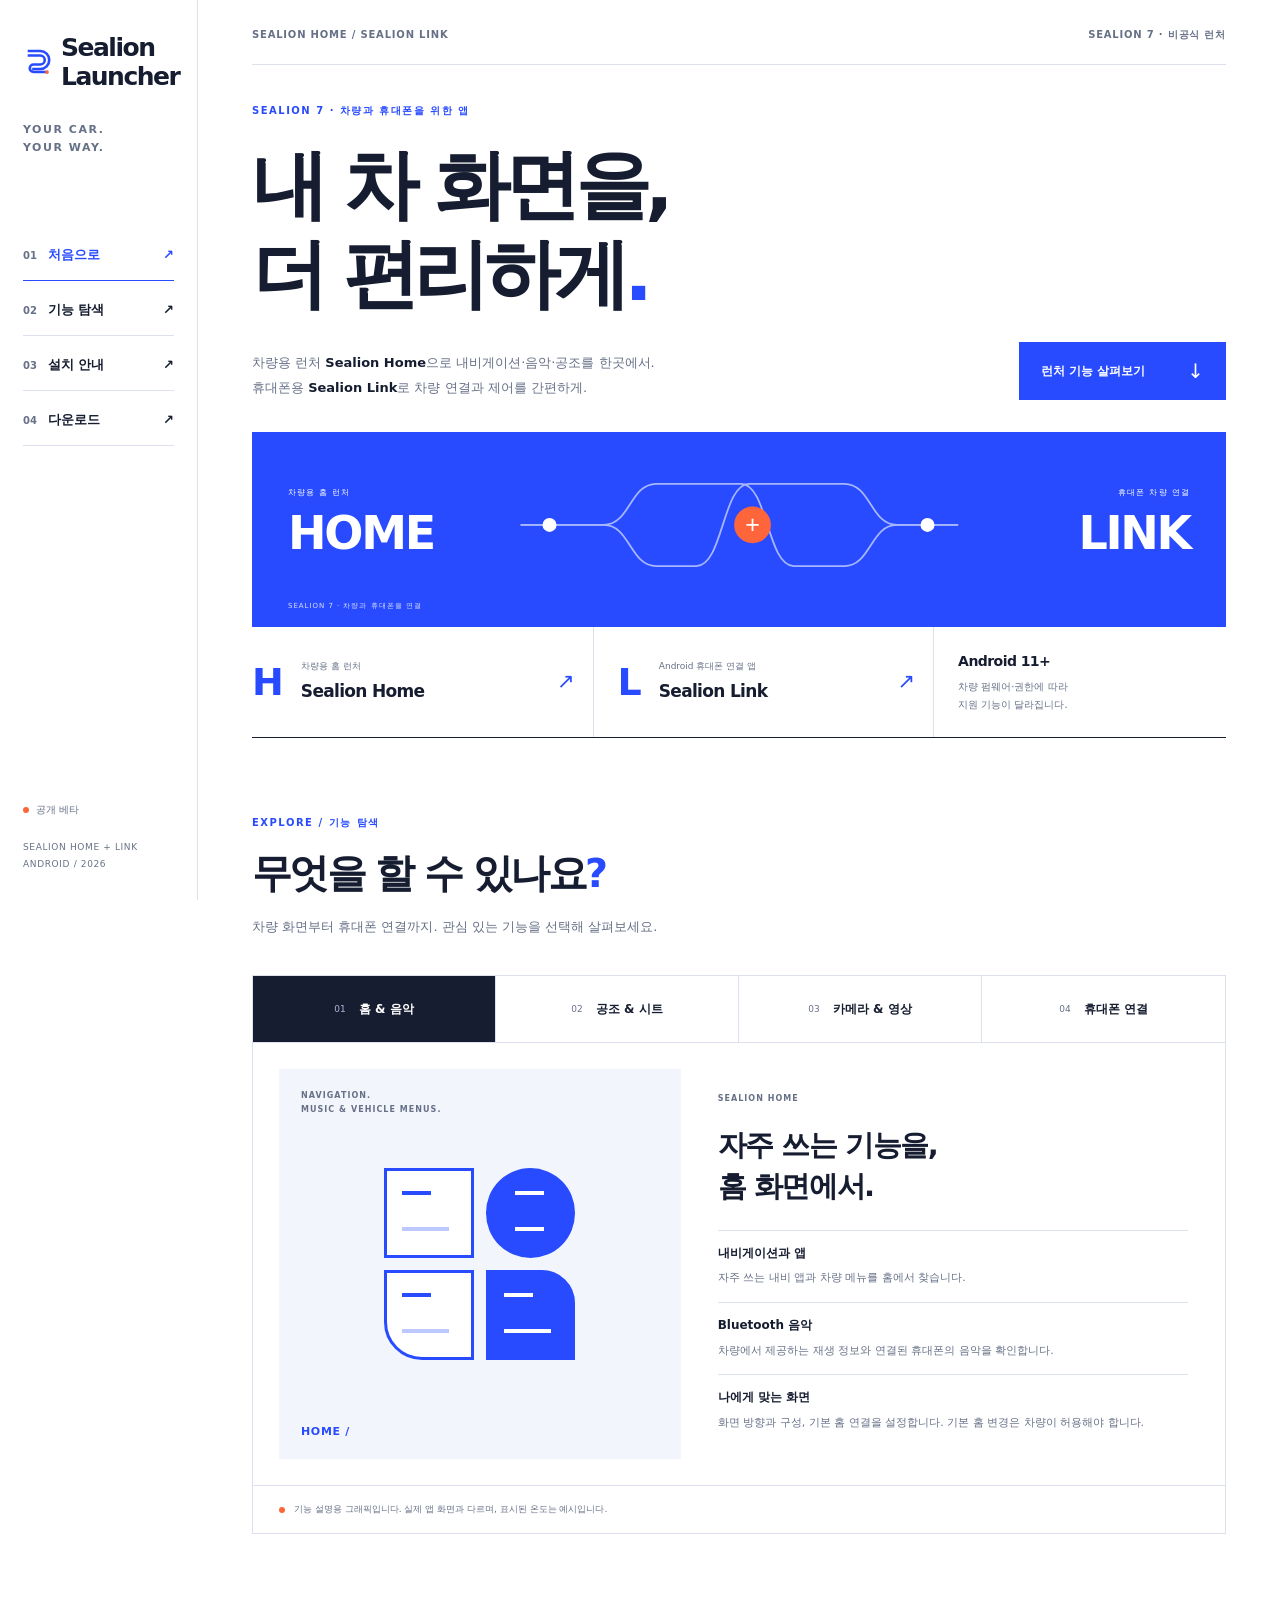
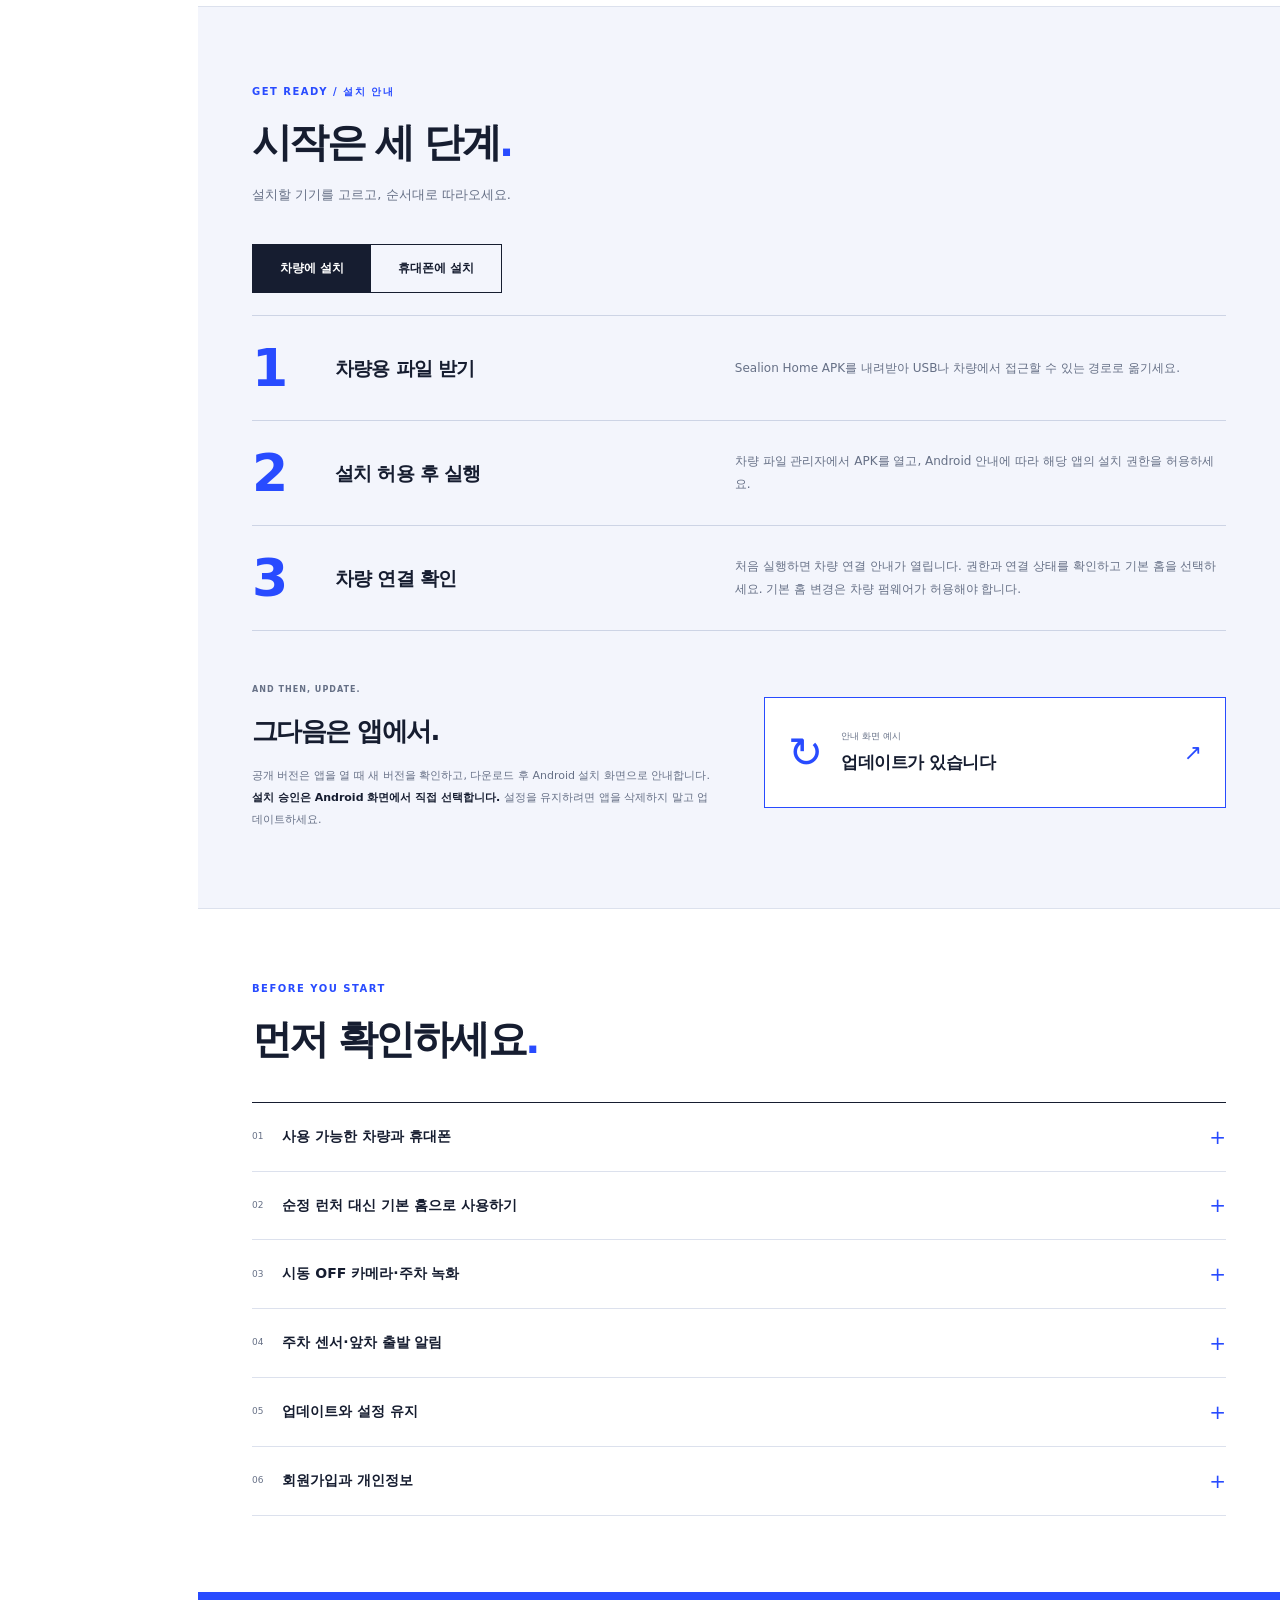
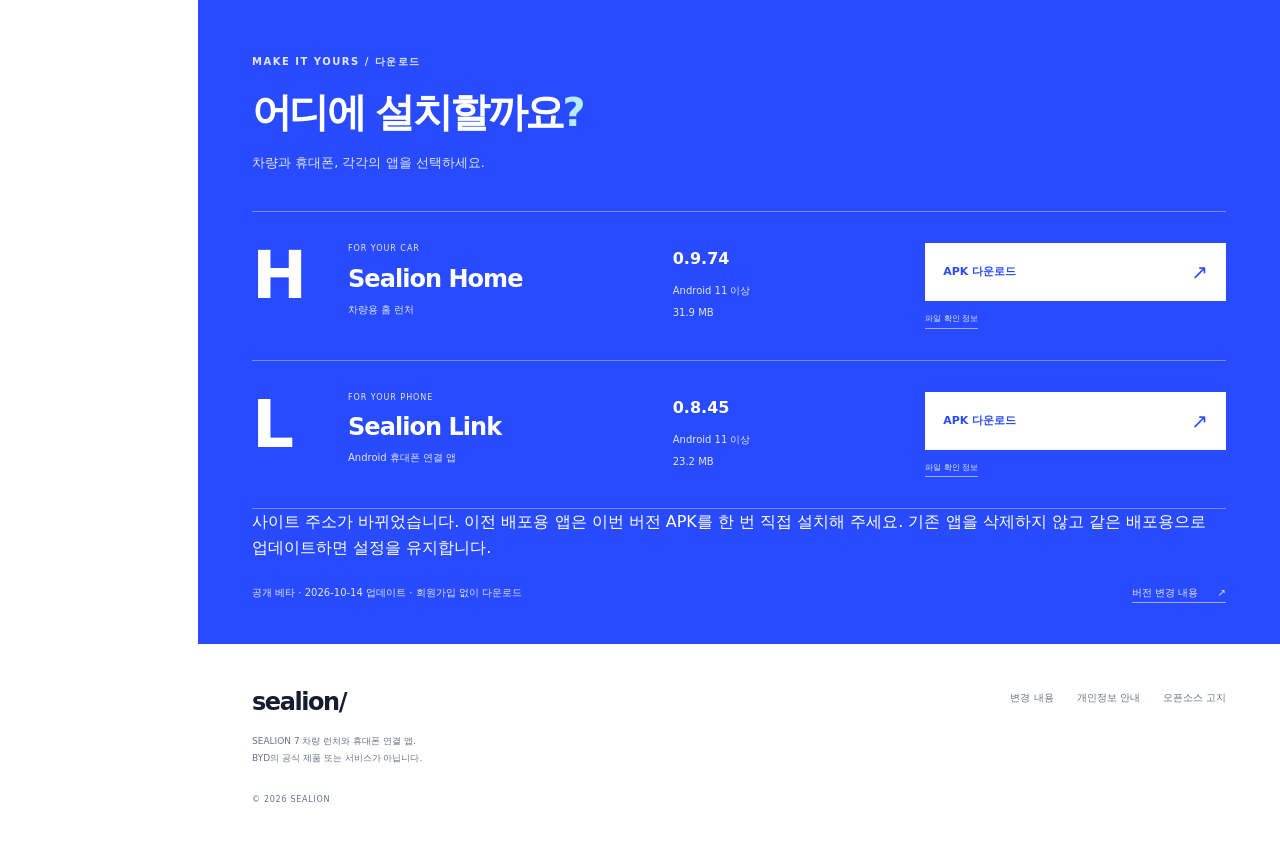
==== commit 3d38cc7c: "Release Link 0.8.45 with guarded walk-away lock recovery" ====
--- a/site/index.html
+++ b/site/index.html
@@ -79,7 +79,7 @@
 
   <section id="download" class="downloads" aria-labelledby="download-title"><div class="download-heading"><p class="section-code">MAKE IT YOURS / 다운로드</p><h2 id="download-title">어디에 설치할까요<span>?</span></h2><p>차량과 휴대폰, 각각의 앱을 선택하세요.</p></div>
     <div class="package-list"><article class="package-row"><div class="package-letter">H</div><div class="package-name"><span>FOR YOUR CAR</span><h3>Sealion Home</h3><p>차량용 홈 런처</p></div><div class="release-meta"><strong data-release="vehicle-version">0.9.74</strong><span>Android 11 이상</span><span data-release="vehicle-size">공개 파일 준비 중</span></div><div class="package-action"><a class="action download-link is-disabled" data-app="vehicle" aria-disabled="true">다운로드 준비 중 <span aria-hidden="true">↗</span></a><details class="hash-details"><summary>파일 확인 정보</summary><p data-release="vehicle-hash">공개 파일 확정 후 SHA-256을 제공합니다.</p></details></div></article>
-    <article class="package-row"><div class="package-letter">L</div><div class="package-name"><span>FOR YOUR PHONE</span><h3>Sealion Link</h3><p>Android 휴대폰 연결 앱</p></div><div class="release-meta"><strong data-release="phone-version">0.8.44</strong><span>Android 11 이상</span><span data-release="phone-size">공개 파일 준비 중</span></div><div class="package-action"><a class="action download-link is-disabled" data-app="phone" aria-disabled="true">다운로드 준비 중 <span aria-hidden="true">↗</span></a><details class="hash-details"><summary>파일 확인 정보</summary><p data-release="phone-hash">공개 파일 확정 후 SHA-256을 제공합니다.</p></details></div></article></div>
+    <article class="package-row"><div class="package-letter">L</div><div class="package-name"><span>FOR YOUR PHONE</span><h3>Sealion Link</h3><p>Android 휴대폰 연결 앱</p></div><div class="release-meta"><strong data-release="phone-version">0.8.45</strong><span>Android 11 이상</span><span data-release="phone-size">공개 파일 준비 중</span></div><div class="package-action"><a class="action download-link is-disabled" data-app="phone" aria-disabled="true">다운로드 준비 중 <span aria-hidden="true">↗</span></a><details class="hash-details"><summary>파일 확인 정보</summary><p data-release="phone-hash">공개 파일 확정 후 SHA-256을 제공합니다.</p></details></div></article></div>
     <p class="notice">사이트 주소가 바뀌었습니다. 이전 배포용 앱은 이번 버전 APK를 한 번 직접 설치해 주세요. 기존 앱을 삭제하지 않고 같은 배포용으로 업데이트하면 설정을 유지합니다.</p><div class="download-footnote"><p id="release-status"><span class="status-dot"></span>공개 다운로드 파일을 확인하고 있습니다.</p><a href="release-notes.html">버전 변경 내용 <span aria-hidden="true">↗</span></a></div>
   </section>
 </main>
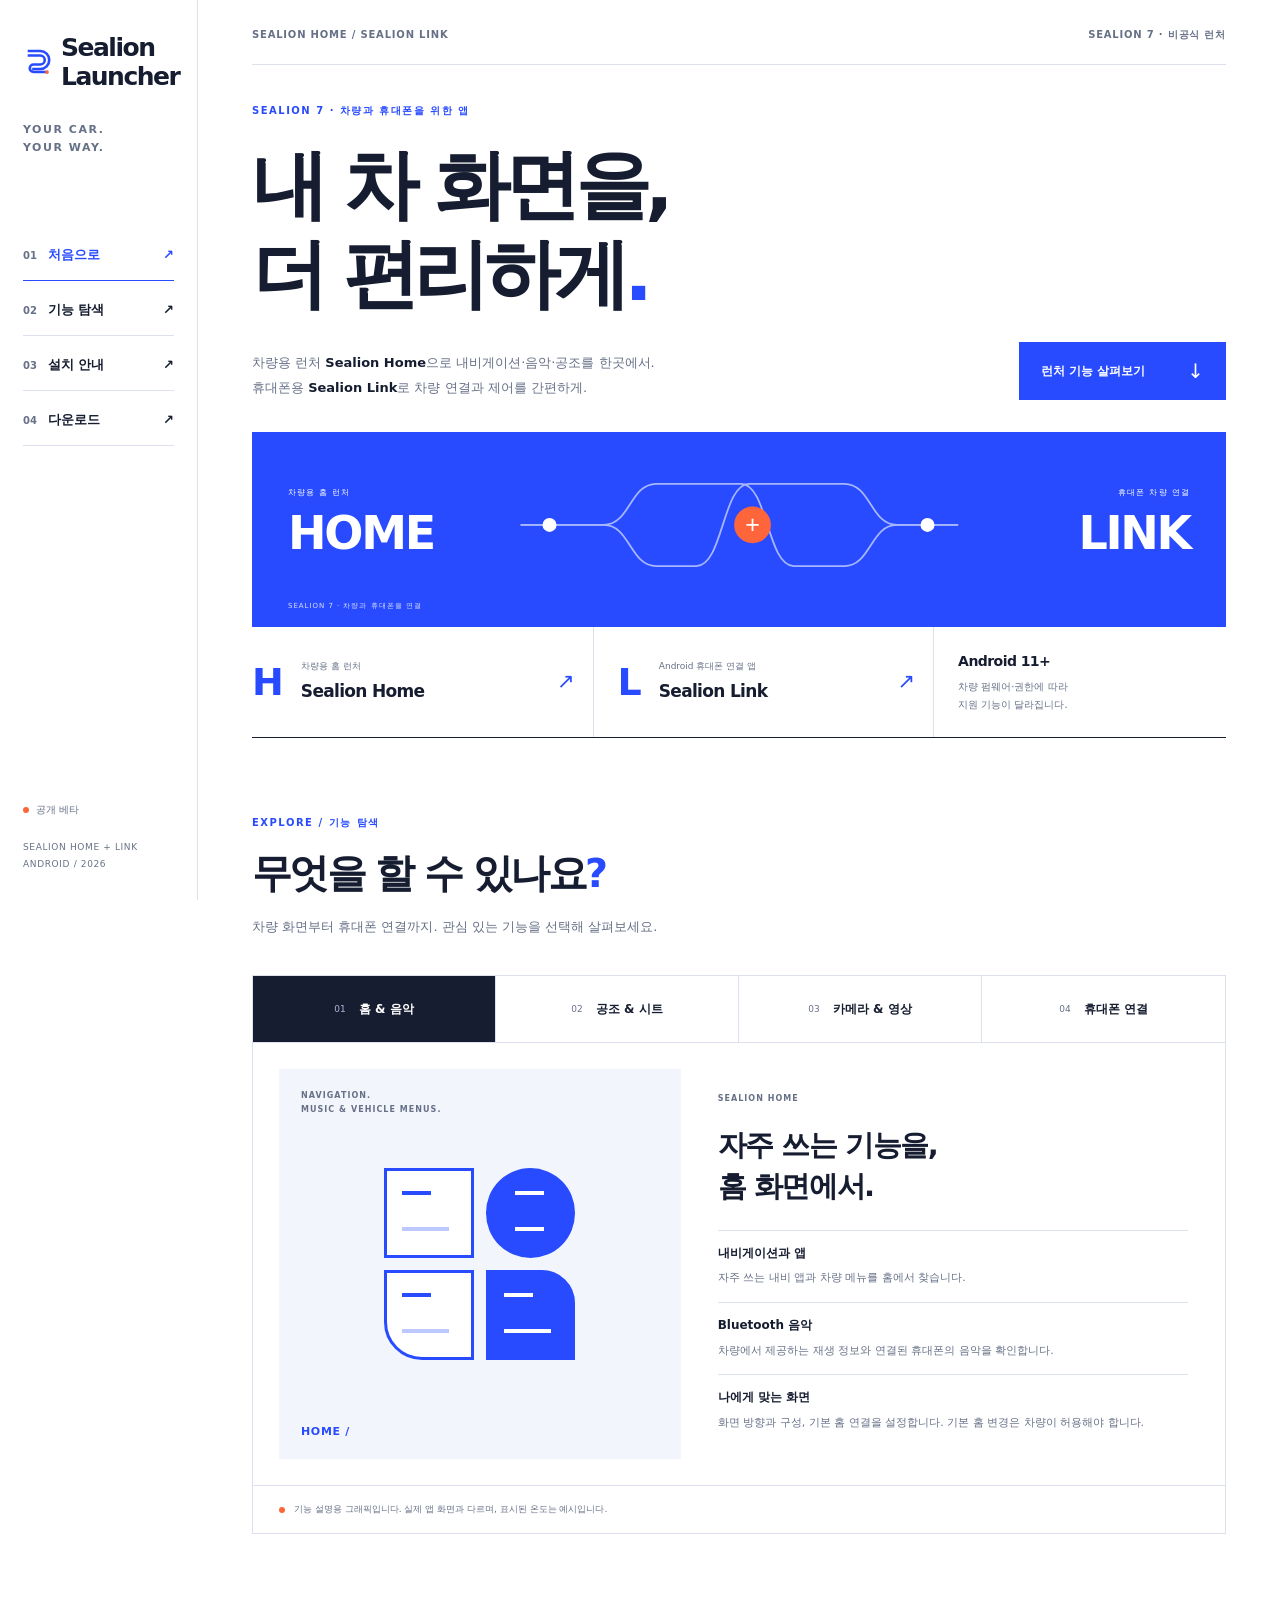
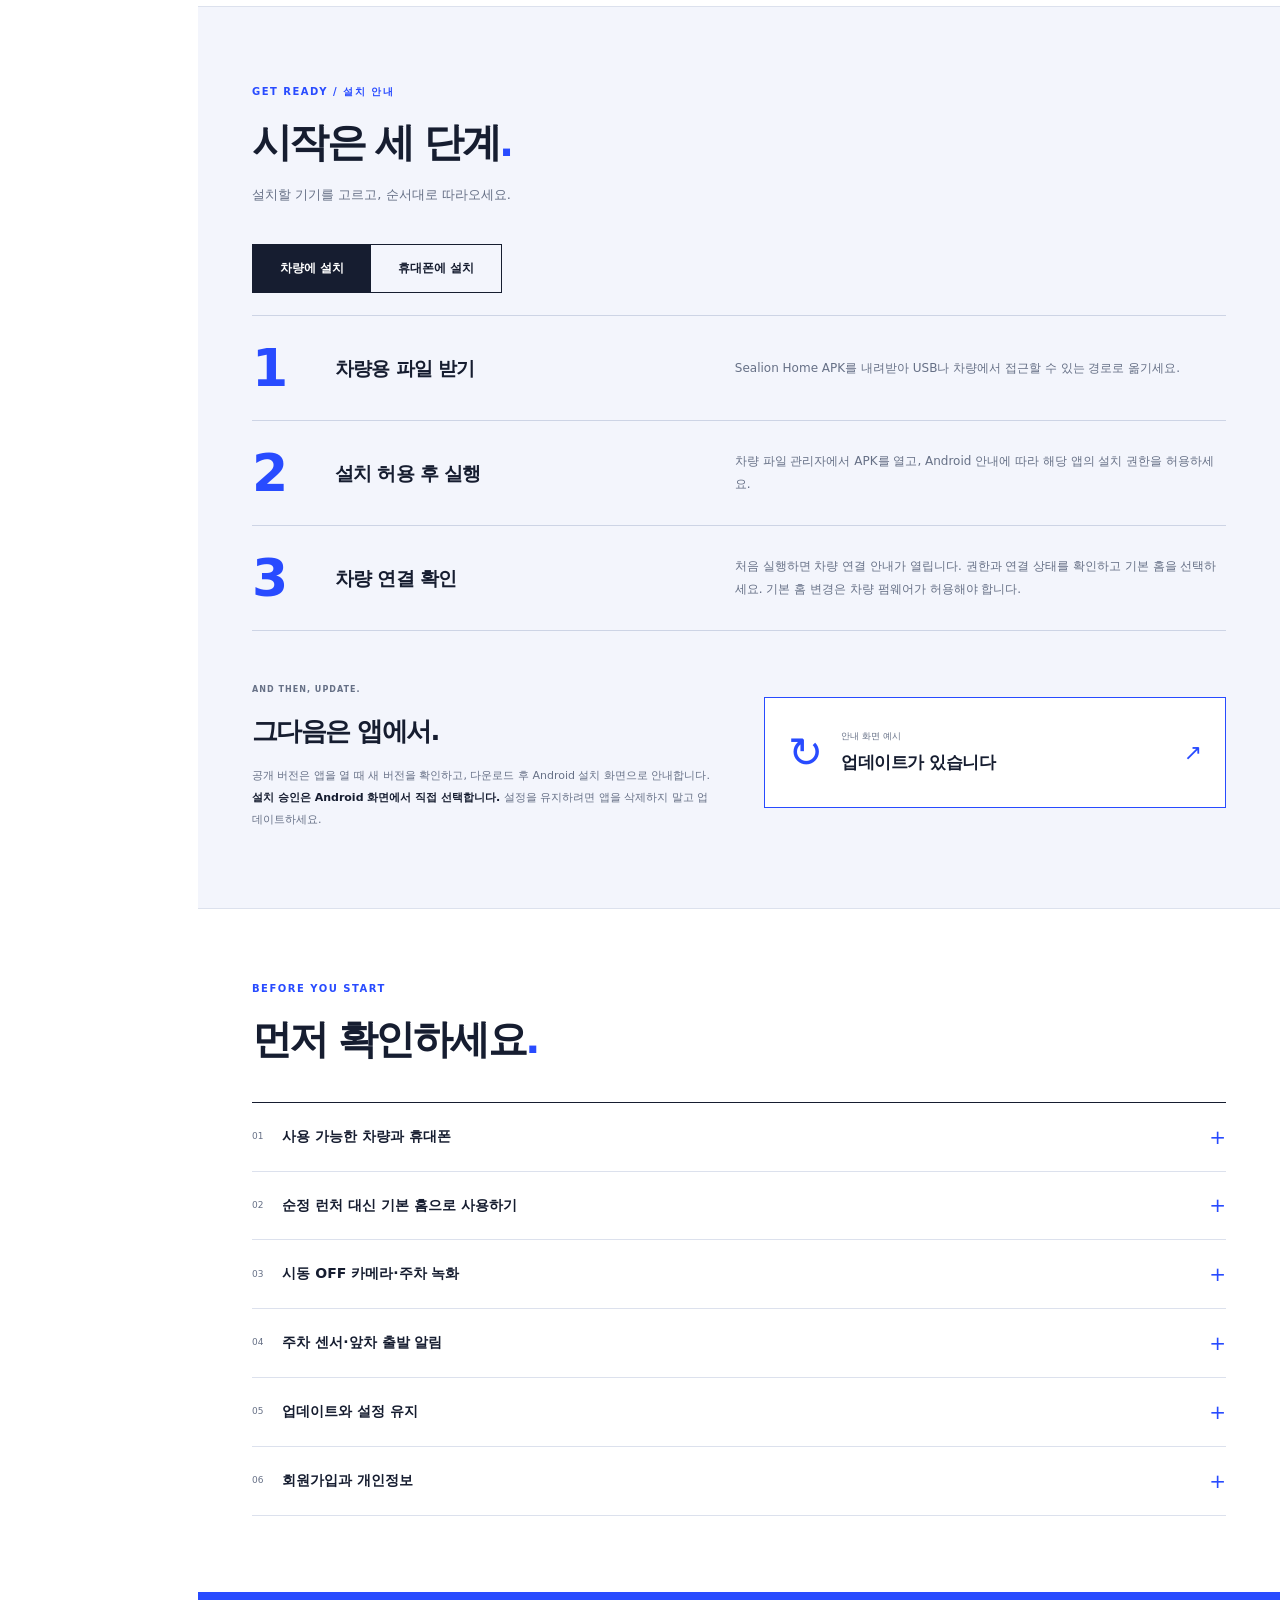
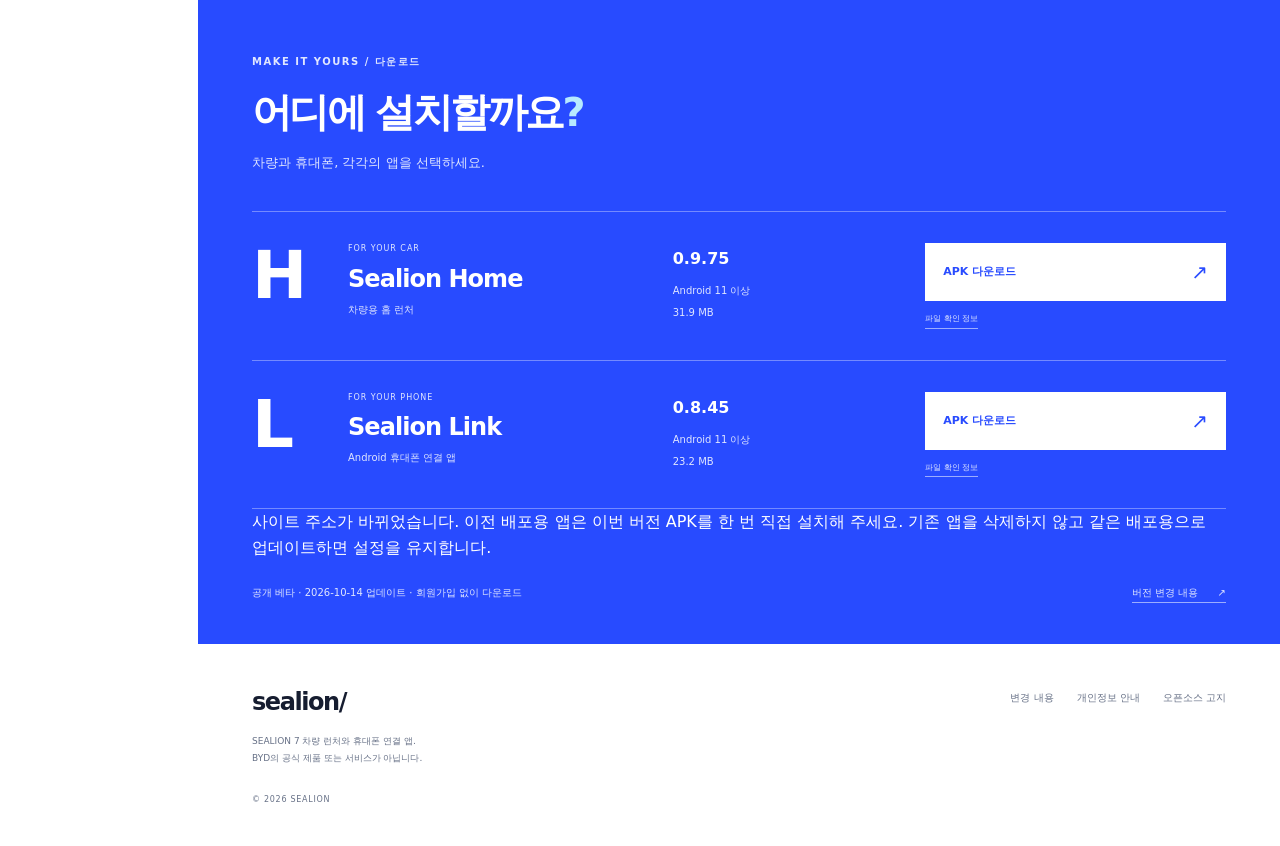
==== commit 5ef56b21: "Fix Home 0.9.75 camera sharing, cluster view and recording" ====
--- a/site/index.html
+++ b/site/index.html
@@ -78,7 +78,7 @@
   </div></section>
 
   <section id="download" class="downloads" aria-labelledby="download-title"><div class="download-heading"><p class="section-code">MAKE IT YOURS / 다운로드</p><h2 id="download-title">어디에 설치할까요<span>?</span></h2><p>차량과 휴대폰, 각각의 앱을 선택하세요.</p></div>
-    <div class="package-list"><article class="package-row"><div class="package-letter">H</div><div class="package-name"><span>FOR YOUR CAR</span><h3>Sealion Home</h3><p>차량용 홈 런처</p></div><div class="release-meta"><strong data-release="vehicle-version">0.9.74</strong><span>Android 11 이상</span><span data-release="vehicle-size">공개 파일 준비 중</span></div><div class="package-action"><a class="action download-link is-disabled" data-app="vehicle" aria-disabled="true">다운로드 준비 중 <span aria-hidden="true">↗</span></a><details class="hash-details"><summary>파일 확인 정보</summary><p data-release="vehicle-hash">공개 파일 확정 후 SHA-256을 제공합니다.</p></details></div></article>
+    <div class="package-list"><article class="package-row"><div class="package-letter">H</div><div class="package-name"><span>FOR YOUR CAR</span><h3>Sealion Home</h3><p>차량용 홈 런처</p></div><div class="release-meta"><strong data-release="vehicle-version">0.9.75</strong><span>Android 11 이상</span><span data-release="vehicle-size">공개 파일 준비 중</span></div><div class="package-action"><a class="action download-link is-disabled" data-app="vehicle" aria-disabled="true">다운로드 준비 중 <span aria-hidden="true">↗</span></a><details class="hash-details"><summary>파일 확인 정보</summary><p data-release="vehicle-hash">공개 파일 확정 후 SHA-256을 제공합니다.</p></details></div></article>
     <article class="package-row"><div class="package-letter">L</div><div class="package-name"><span>FOR YOUR PHONE</span><h3>Sealion Link</h3><p>Android 휴대폰 연결 앱</p></div><div class="release-meta"><strong data-release="phone-version">0.8.45</strong><span>Android 11 이상</span><span data-release="phone-size">공개 파일 준비 중</span></div><div class="package-action"><a class="action download-link is-disabled" data-app="phone" aria-disabled="true">다운로드 준비 중 <span aria-hidden="true">↗</span></a><details class="hash-details"><summary>파일 확인 정보</summary><p data-release="phone-hash">공개 파일 확정 후 SHA-256을 제공합니다.</p></details></div></article></div>
     <p class="notice">사이트 주소가 바뀌었습니다. 이전 배포용 앱은 이번 버전 APK를 한 번 직접 설치해 주세요. 기존 앱을 삭제하지 않고 같은 배포용으로 업데이트하면 설정을 유지합니다.</p><div class="download-footnote"><p id="release-status"><span class="status-dot"></span>공개 다운로드 파일을 확인하고 있습니다.</p><a href="release-notes.html">버전 변경 내용 <span aria-hidden="true">↗</span></a></div>
   </section>
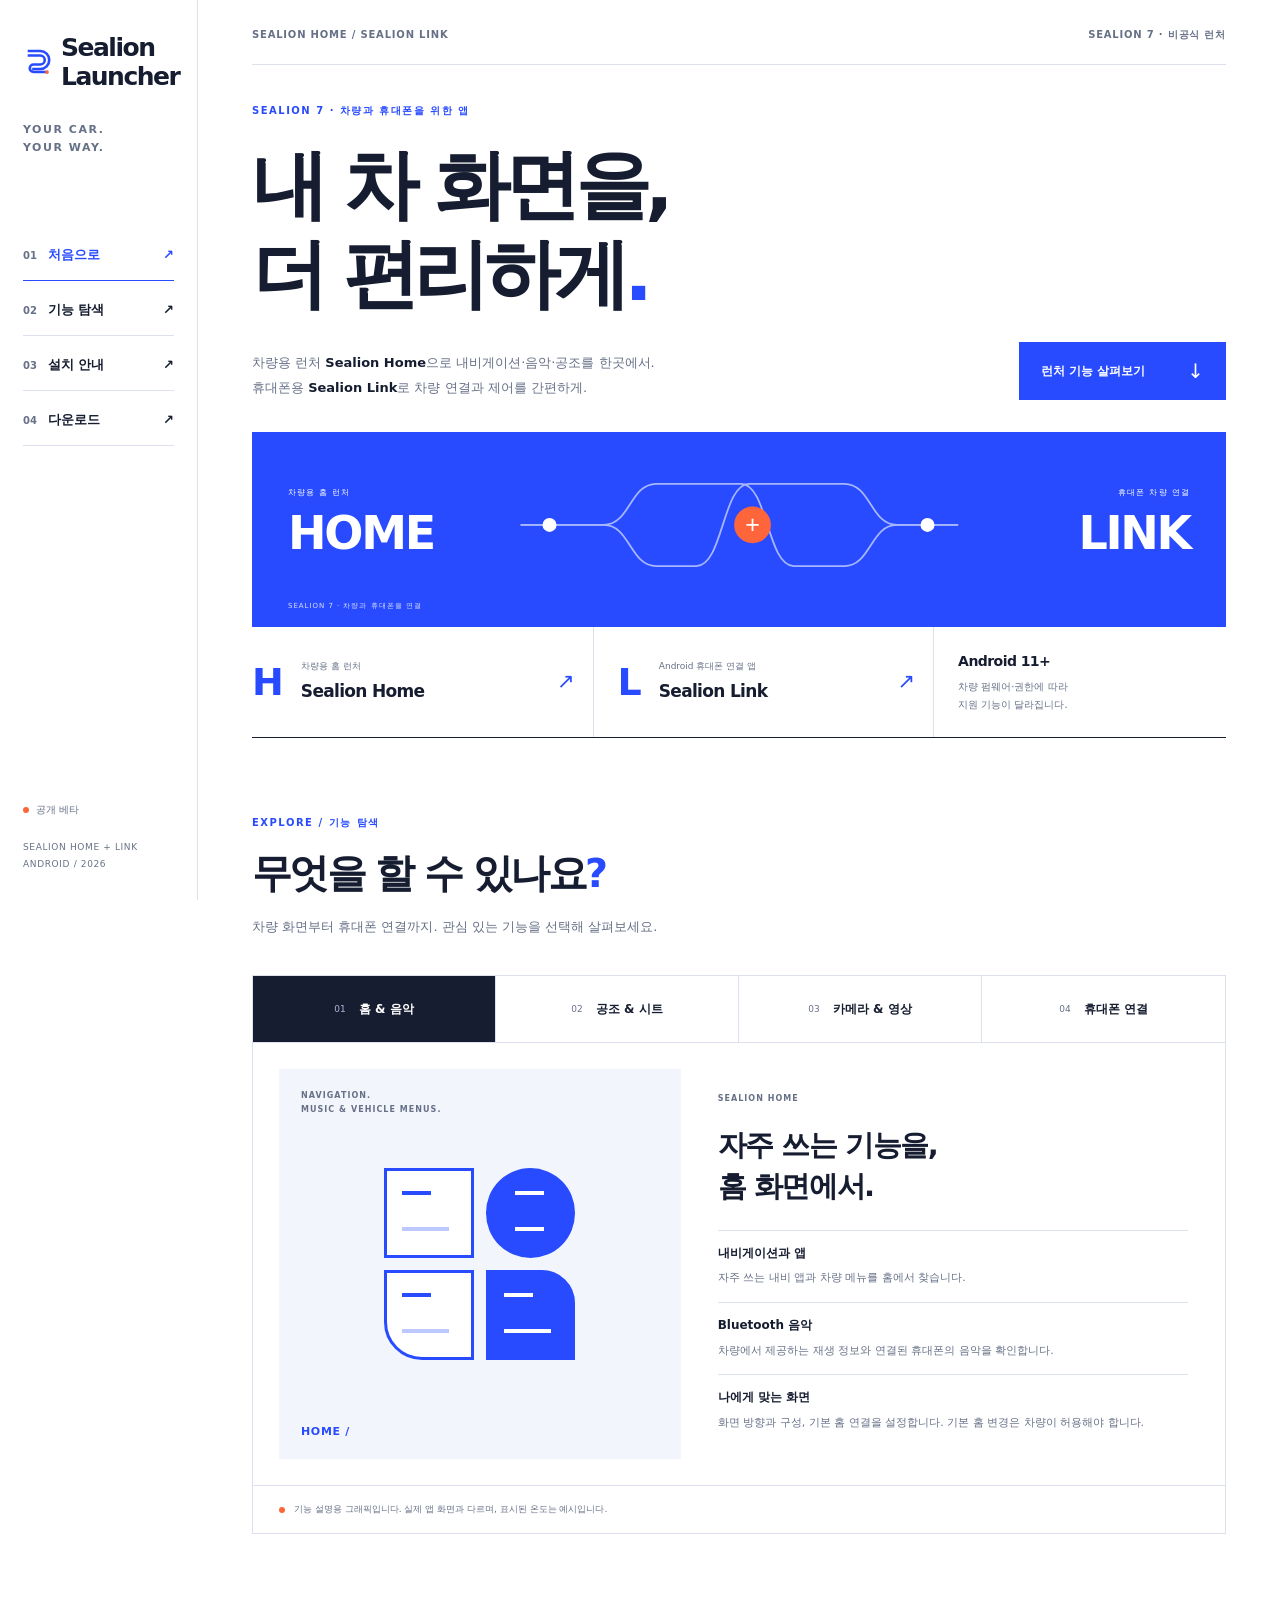
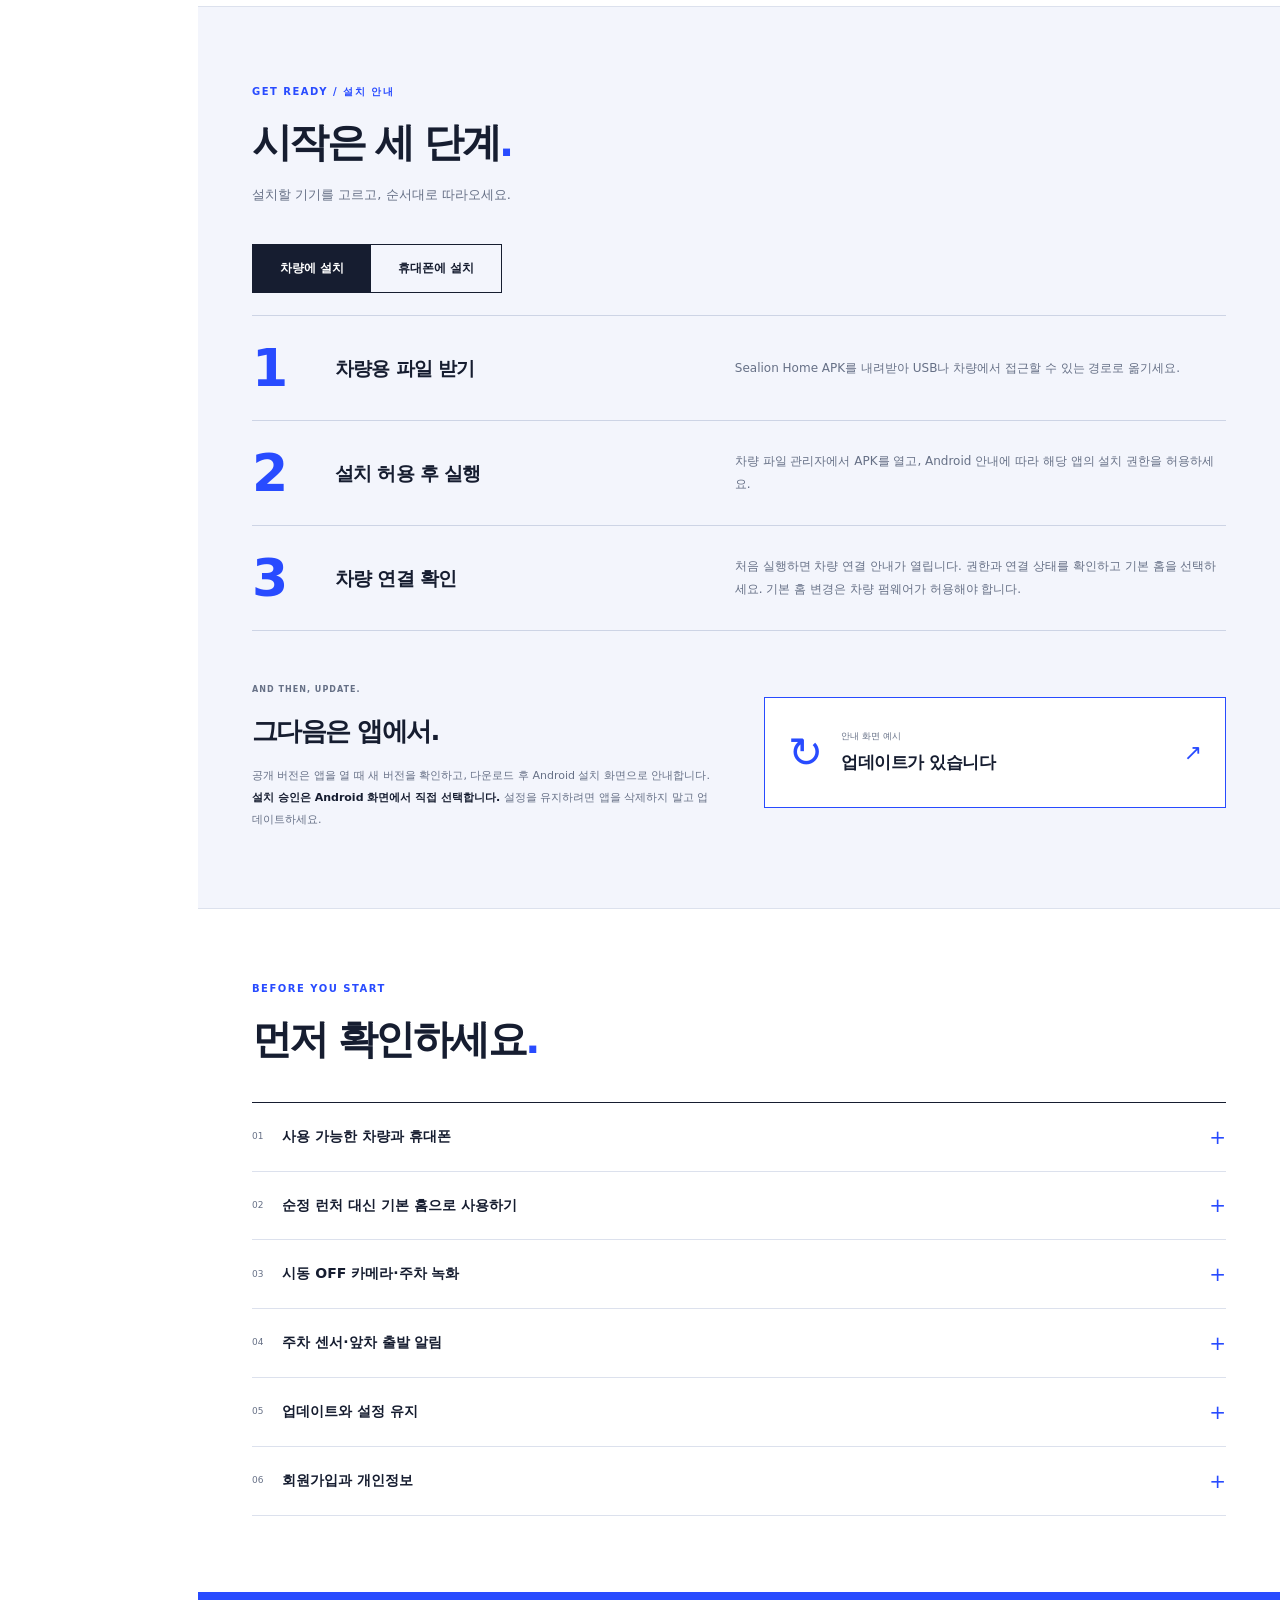
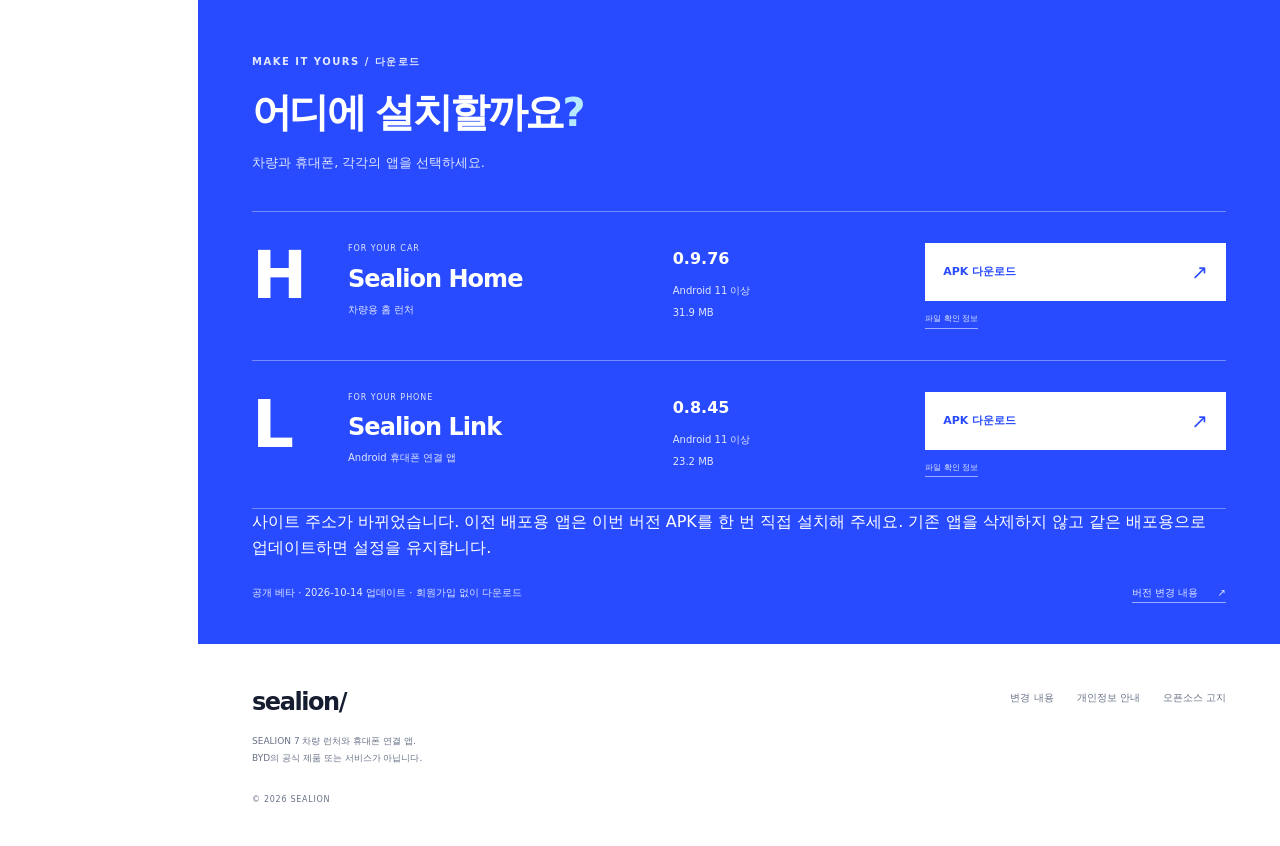
==== commit 48059faf: "Publish Home 0.9.76 recording recovery and surround scale fixes" ====
--- a/site/index.html
+++ b/site/index.html
@@ -78,7 +78,7 @@
   </div></section>
 
   <section id="download" class="downloads" aria-labelledby="download-title"><div class="download-heading"><p class="section-code">MAKE IT YOURS / 다운로드</p><h2 id="download-title">어디에 설치할까요<span>?</span></h2><p>차량과 휴대폰, 각각의 앱을 선택하세요.</p></div>
-    <div class="package-list"><article class="package-row"><div class="package-letter">H</div><div class="package-name"><span>FOR YOUR CAR</span><h3>Sealion Home</h3><p>차량용 홈 런처</p></div><div class="release-meta"><strong data-release="vehicle-version">0.9.75</strong><span>Android 11 이상</span><span data-release="vehicle-size">공개 파일 준비 중</span></div><div class="package-action"><a class="action download-link is-disabled" data-app="vehicle" aria-disabled="true">다운로드 준비 중 <span aria-hidden="true">↗</span></a><details class="hash-details"><summary>파일 확인 정보</summary><p data-release="vehicle-hash">공개 파일 확정 후 SHA-256을 제공합니다.</p></details></div></article>
+    <div class="package-list"><article class="package-row"><div class="package-letter">H</div><div class="package-name"><span>FOR YOUR CAR</span><h3>Sealion Home</h3><p>차량용 홈 런처</p></div><div class="release-meta"><strong data-release="vehicle-version">0.9.76</strong><span>Android 11 이상</span><span data-release="vehicle-size">공개 파일 준비 중</span></div><div class="package-action"><a class="action download-link is-disabled" data-app="vehicle" aria-disabled="true">다운로드 준비 중 <span aria-hidden="true">↗</span></a><details class="hash-details"><summary>파일 확인 정보</summary><p data-release="vehicle-hash">공개 파일 확정 후 SHA-256을 제공합니다.</p></details></div></article>
     <article class="package-row"><div class="package-letter">L</div><div class="package-name"><span>FOR YOUR PHONE</span><h3>Sealion Link</h3><p>Android 휴대폰 연결 앱</p></div><div class="release-meta"><strong data-release="phone-version">0.8.45</strong><span>Android 11 이상</span><span data-release="phone-size">공개 파일 준비 중</span></div><div class="package-action"><a class="action download-link is-disabled" data-app="phone" aria-disabled="true">다운로드 준비 중 <span aria-hidden="true">↗</span></a><details class="hash-details"><summary>파일 확인 정보</summary><p data-release="phone-hash">공개 파일 확정 후 SHA-256을 제공합니다.</p></details></div></article></div>
     <p class="notice">사이트 주소가 바뀌었습니다. 이전 배포용 앱은 이번 버전 APK를 한 번 직접 설치해 주세요. 기존 앱을 삭제하지 않고 같은 배포용으로 업데이트하면 설정을 유지합니다.</p><div class="download-footnote"><p id="release-status"><span class="status-dot"></span>공개 다운로드 파일을 확인하고 있습니다.</p><a href="release-notes.html">버전 변경 내용 <span aria-hidden="true">↗</span></a></div>
   </section>
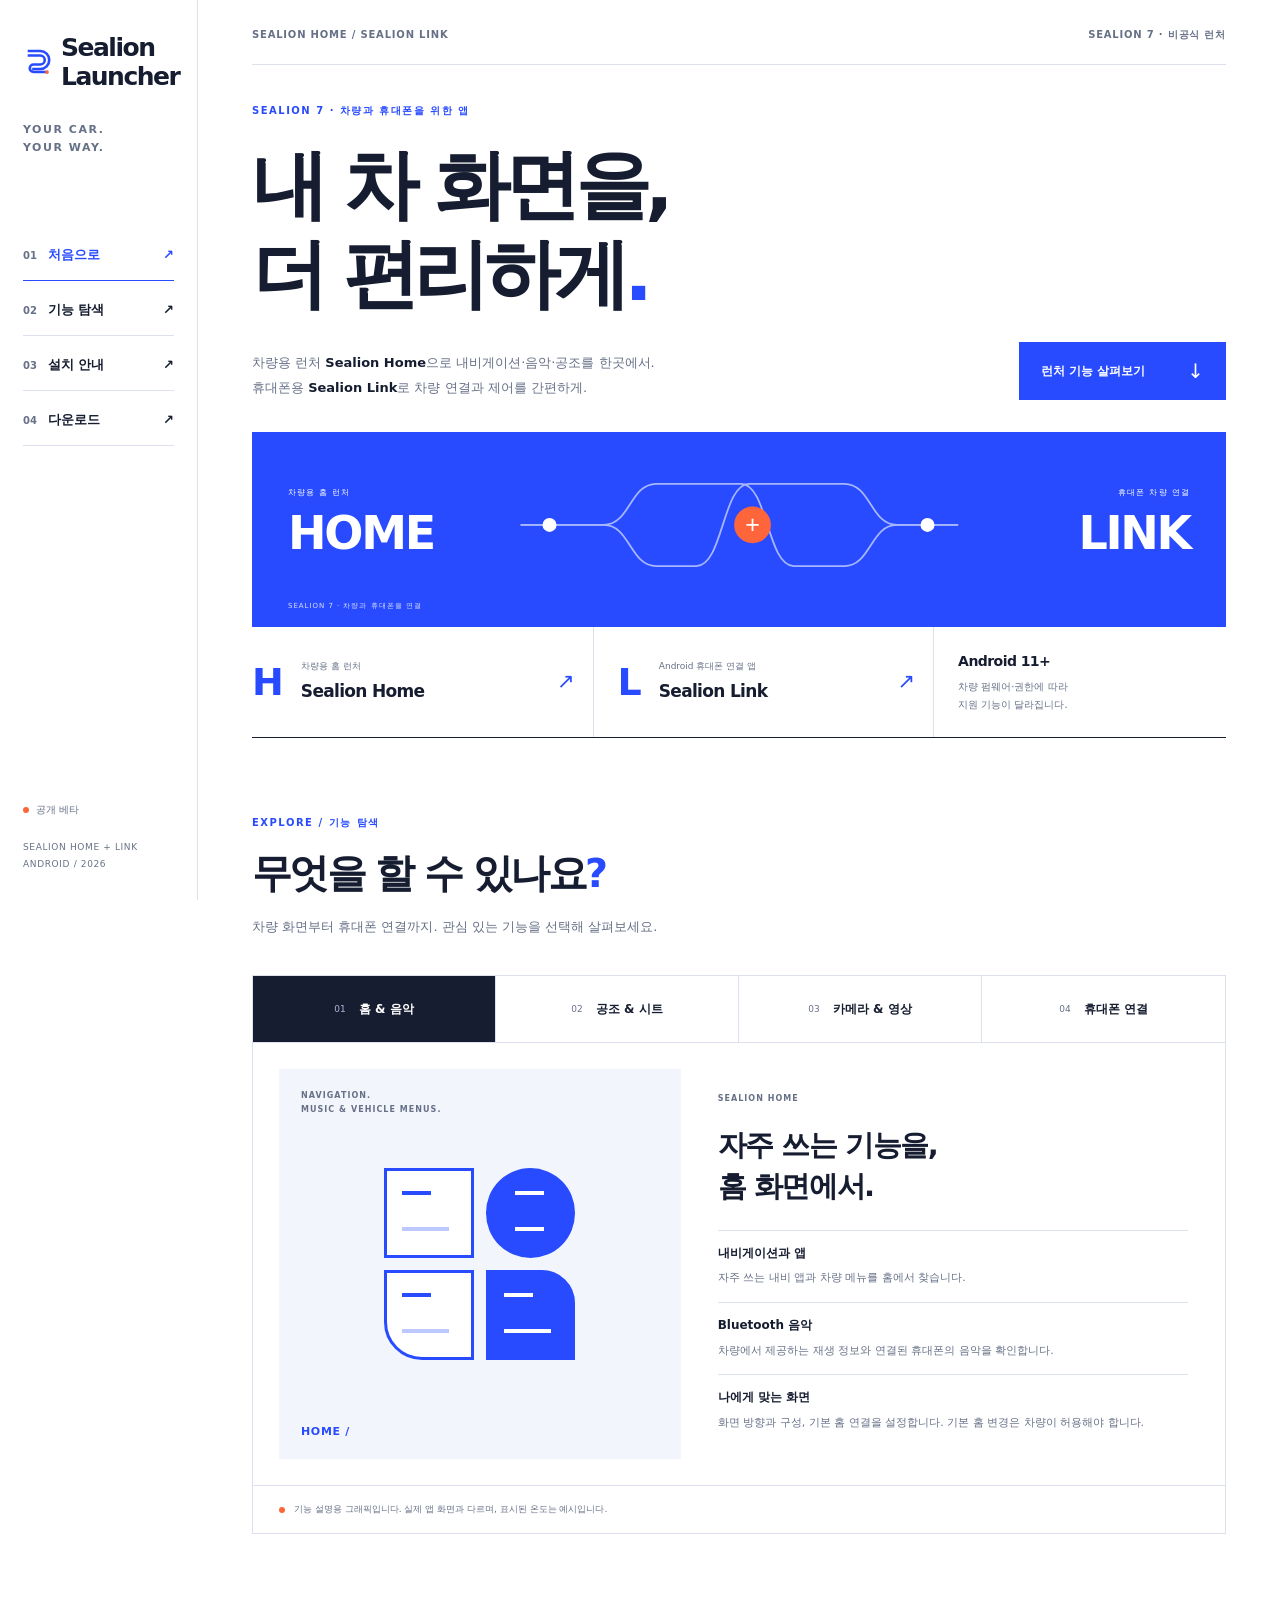
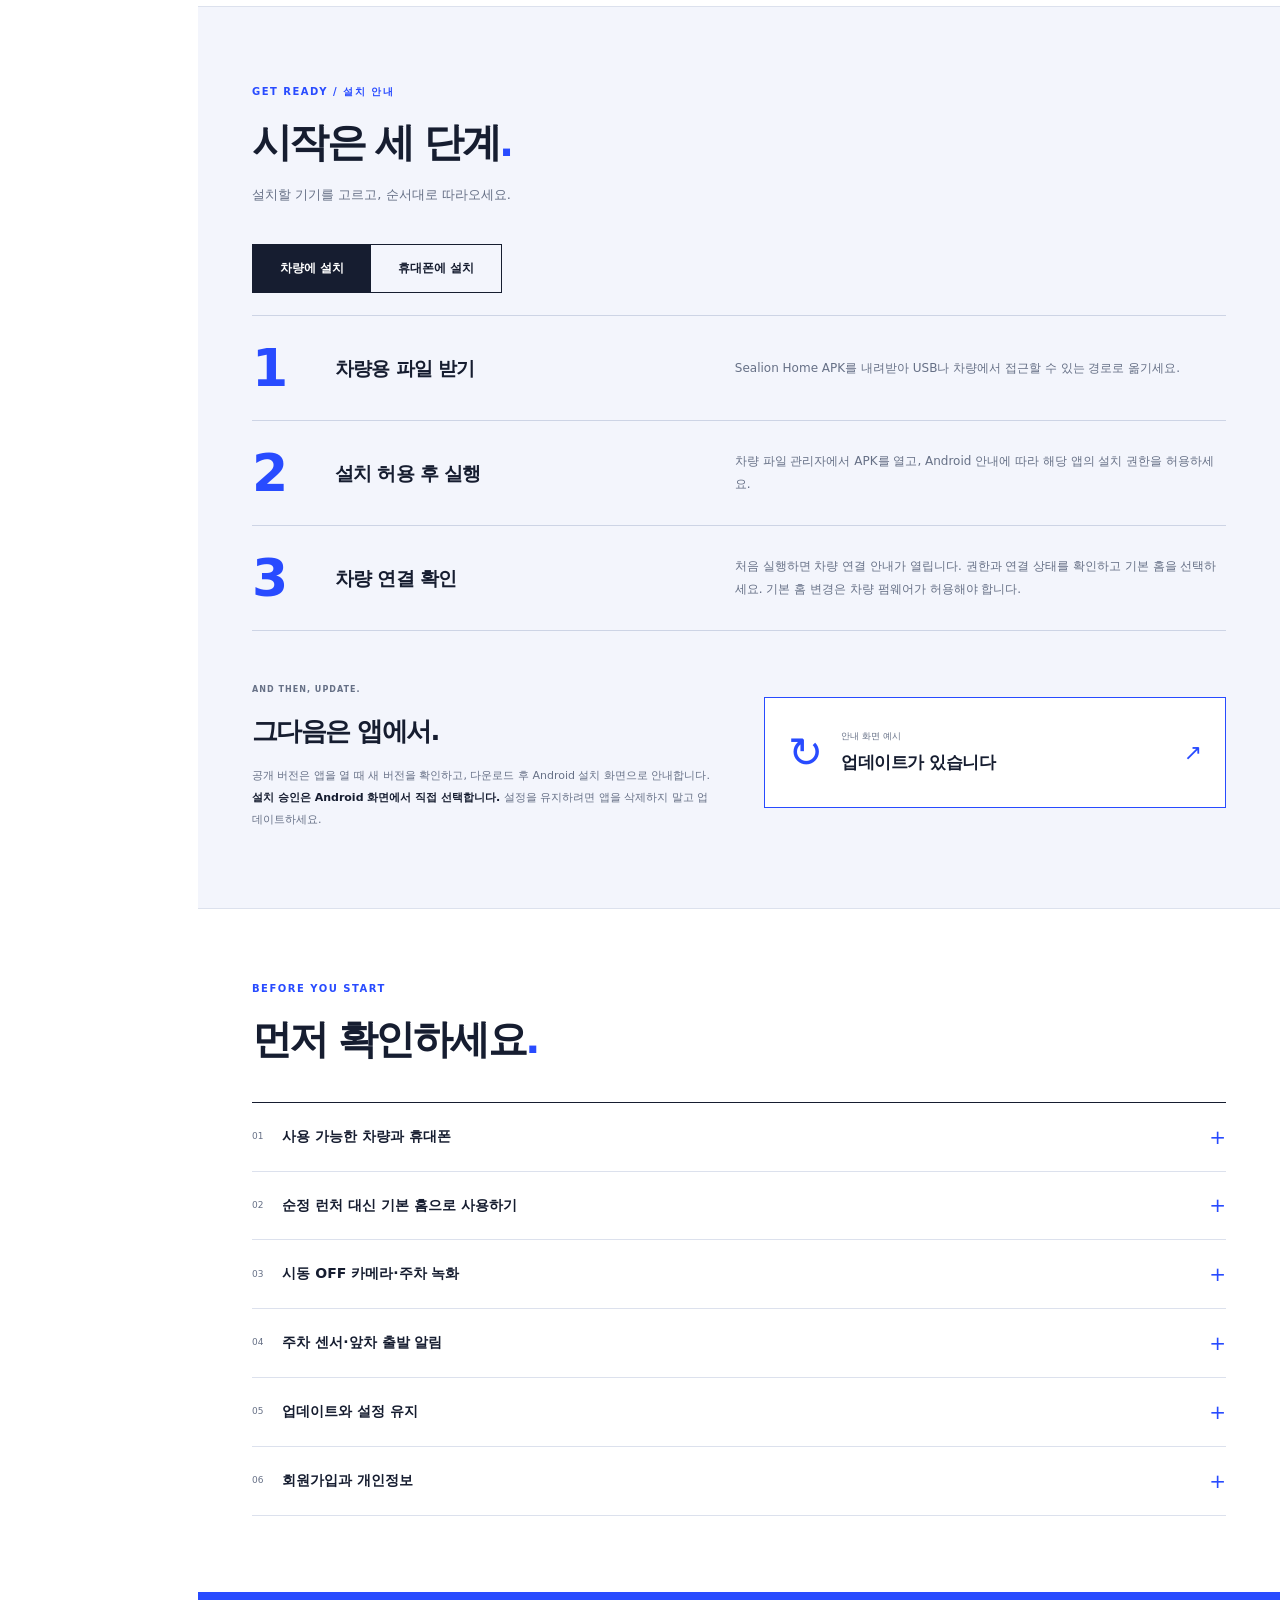
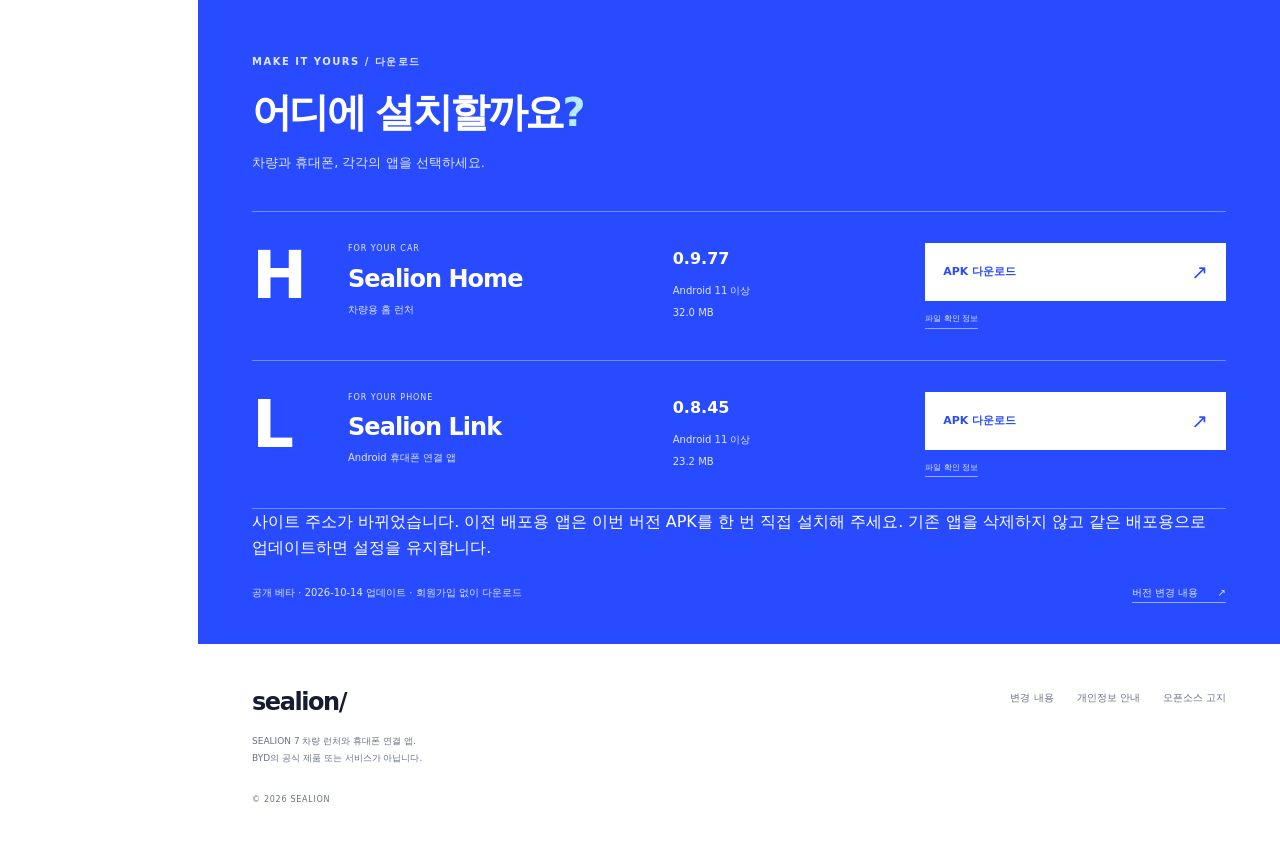
==== commit 6ed9685f: "Home 0.9.77 navigation source persists across center Home" ====
--- a/site/index.html
+++ b/site/index.html
@@ -78,7 +78,7 @@
   </div></section>
 
   <section id="download" class="downloads" aria-labelledby="download-title"><div class="download-heading"><p class="section-code">MAKE IT YOURS / 다운로드</p><h2 id="download-title">어디에 설치할까요<span>?</span></h2><p>차량과 휴대폰, 각각의 앱을 선택하세요.</p></div>
-    <div class="package-list"><article class="package-row"><div class="package-letter">H</div><div class="package-name"><span>FOR YOUR CAR</span><h3>Sealion Home</h3><p>차량용 홈 런처</p></div><div class="release-meta"><strong data-release="vehicle-version">0.9.76</strong><span>Android 11 이상</span><span data-release="vehicle-size">공개 파일 준비 중</span></div><div class="package-action"><a class="action download-link is-disabled" data-app="vehicle" aria-disabled="true">다운로드 준비 중 <span aria-hidden="true">↗</span></a><details class="hash-details"><summary>파일 확인 정보</summary><p data-release="vehicle-hash">공개 파일 확정 후 SHA-256을 제공합니다.</p></details></div></article>
+    <div class="package-list"><article class="package-row"><div class="package-letter">H</div><div class="package-name"><span>FOR YOUR CAR</span><h3>Sealion Home</h3><p>차량용 홈 런처</p></div><div class="release-meta"><strong data-release="vehicle-version">0.9.77</strong><span>Android 11 이상</span><span data-release="vehicle-size">공개 파일 준비 중</span></div><div class="package-action"><a class="action download-link is-disabled" data-app="vehicle" aria-disabled="true">다운로드 준비 중 <span aria-hidden="true">↗</span></a><details class="hash-details"><summary>파일 확인 정보</summary><p data-release="vehicle-hash">공개 파일 확정 후 SHA-256을 제공합니다.</p></details></div></article>
     <article class="package-row"><div class="package-letter">L</div><div class="package-name"><span>FOR YOUR PHONE</span><h3>Sealion Link</h3><p>Android 휴대폰 연결 앱</p></div><div class="release-meta"><strong data-release="phone-version">0.8.45</strong><span>Android 11 이상</span><span data-release="phone-size">공개 파일 준비 중</span></div><div class="package-action"><a class="action download-link is-disabled" data-app="phone" aria-disabled="true">다운로드 준비 중 <span aria-hidden="true">↗</span></a><details class="hash-details"><summary>파일 확인 정보</summary><p data-release="phone-hash">공개 파일 확정 후 SHA-256을 제공합니다.</p></details></div></article></div>
     <p class="notice">사이트 주소가 바뀌었습니다. 이전 배포용 앱은 이번 버전 APK를 한 번 직접 설치해 주세요. 기존 앱을 삭제하지 않고 같은 배포용으로 업데이트하면 설정을 유지합니다.</p><div class="download-footnote"><p id="release-status"><span class="status-dot"></span>공개 다운로드 파일을 확인하고 있습니다.</p><a href="release-notes.html">버전 변경 내용 <span aria-hidden="true">↗</span></a></div>
   </section>
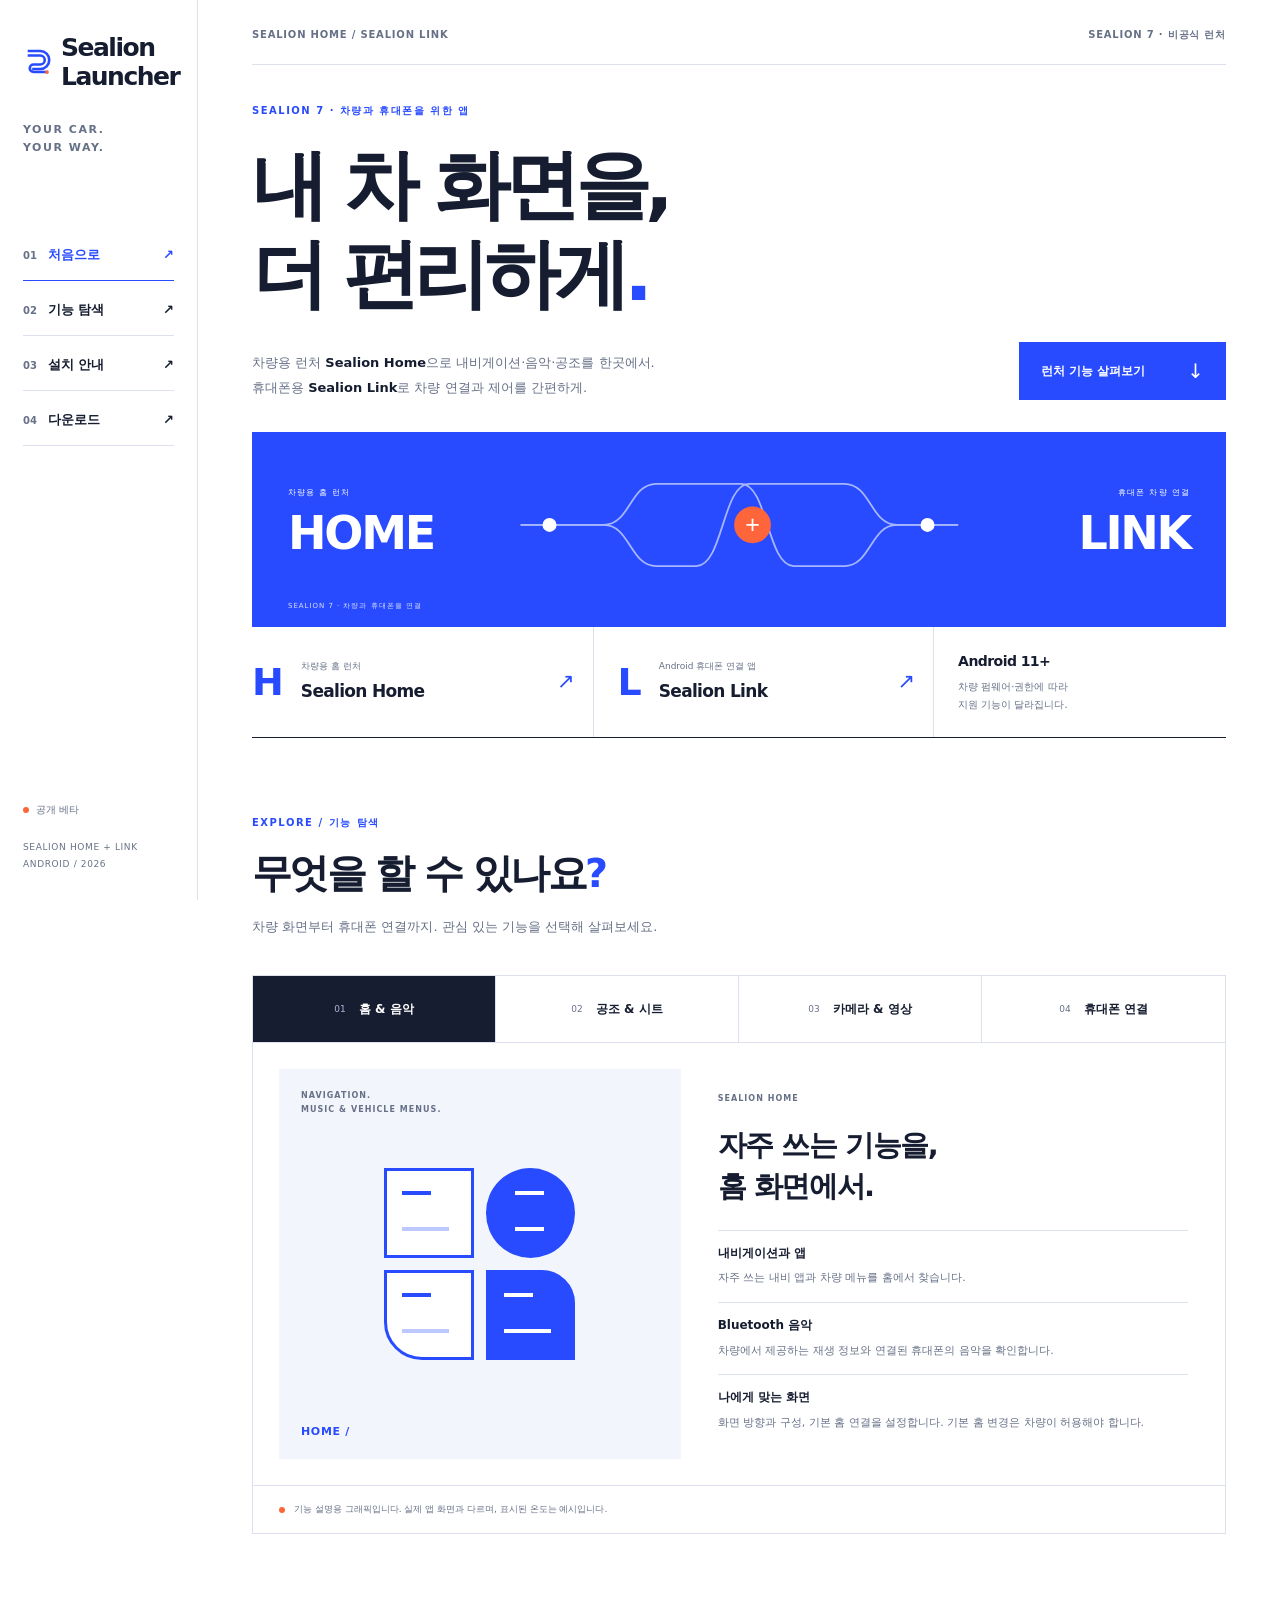
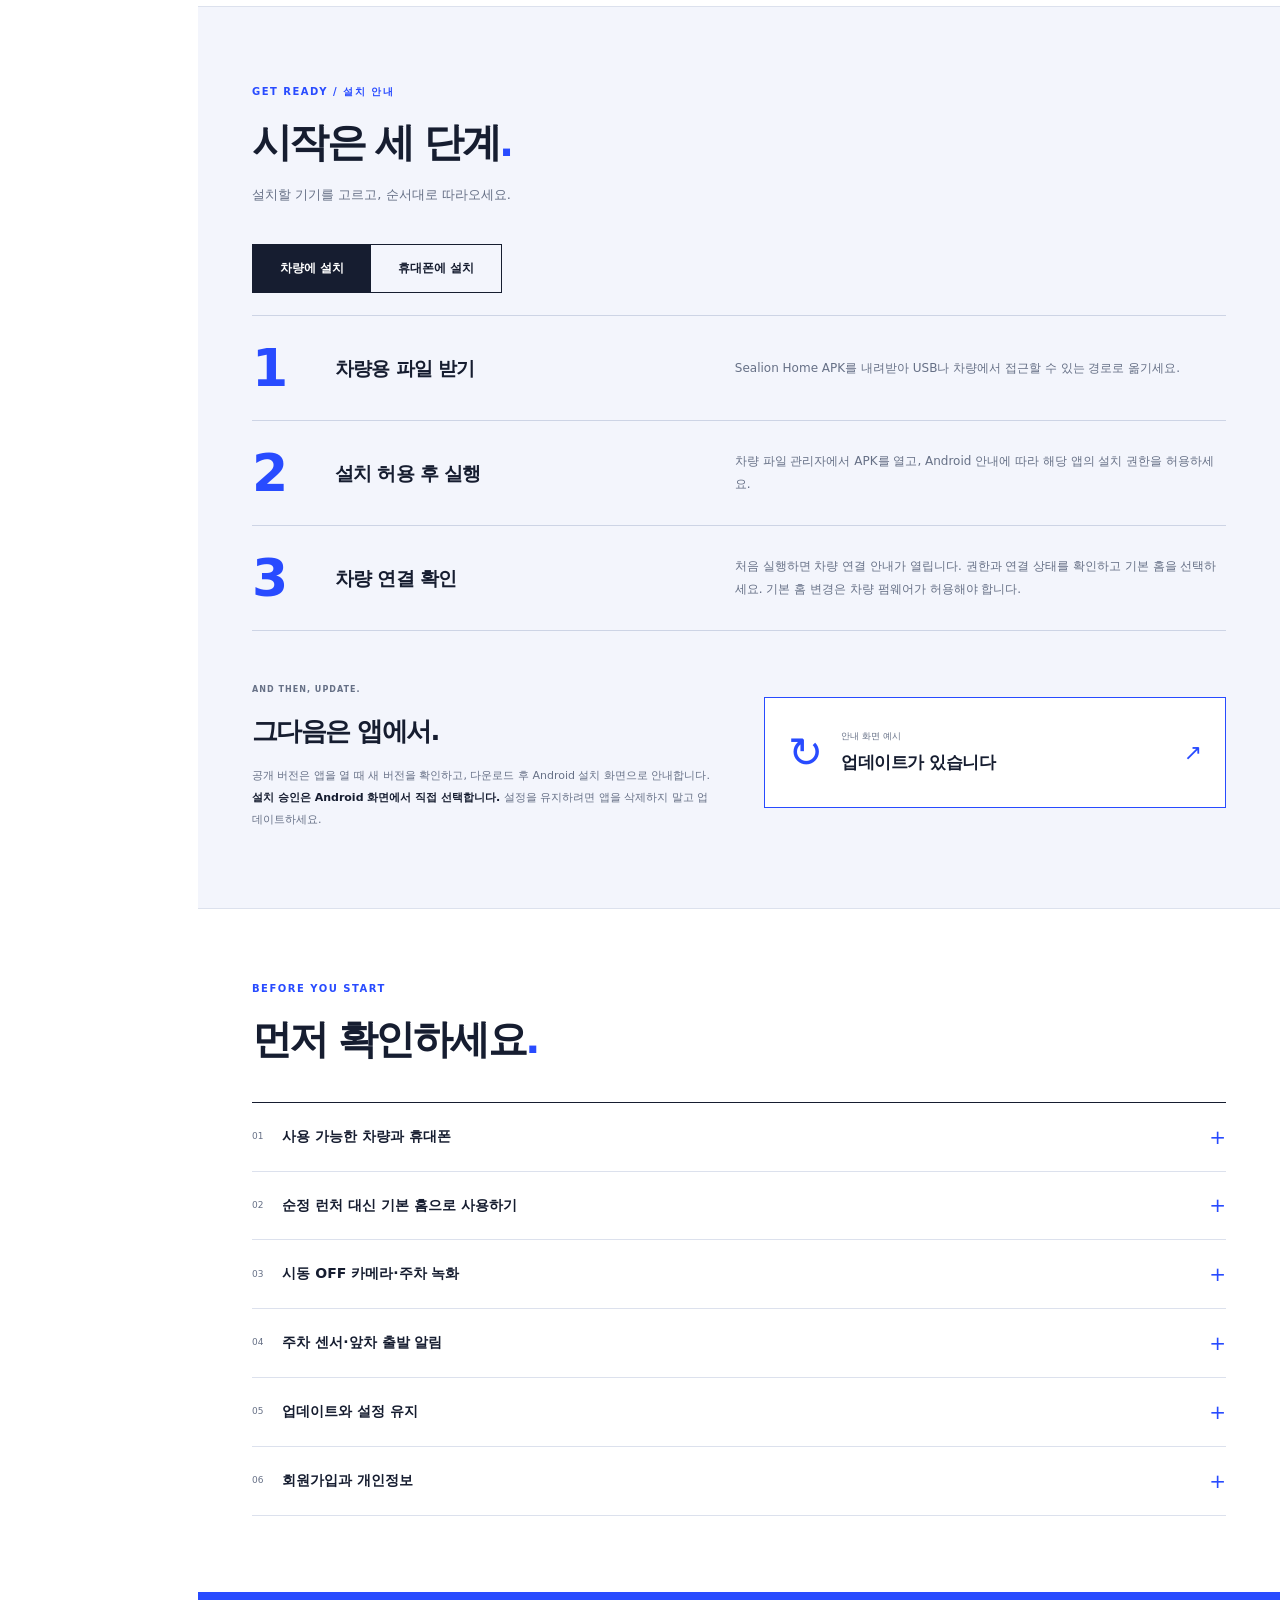
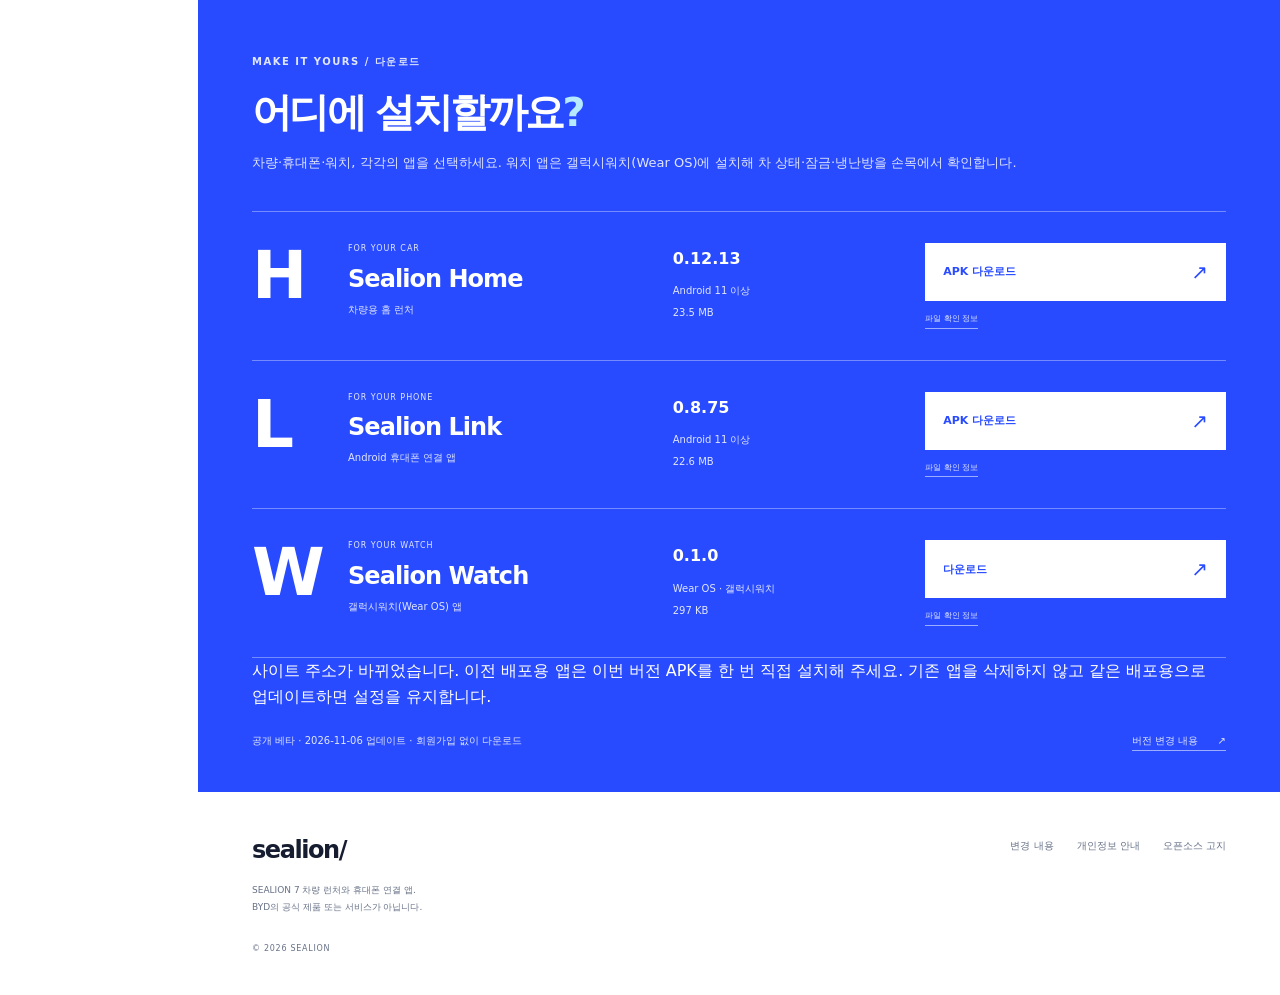
==== commit 198845cd: "Publish Sealion Watch 0.1.0 download; refresh download archive manifest - Add a Sealion Watch (Galax" ====
--- a/site/index.html
+++ b/site/index.html
@@ -77,9 +77,10 @@
     <details><summary><span>06</span>회원가입과 개인정보<i aria-hidden="true">+</i></summary><p>공개 APK 다운로드에는 사이트 회원가입이 필요 없습니다. 이 사이트에는 광고·분석 추적 스크립트를 넣지 않았습니다. 차량 계정이 필요한 제어 기능은 앱에서 별도로 연결합니다. 자세한 내용은 <a href="privacy.html">개인정보 안내</a>를 확인하세요.</p></details>
   </div></section>
 
-  <section id="download" class="downloads" aria-labelledby="download-title"><div class="download-heading"><p class="section-code">MAKE IT YOURS / 다운로드</p><h2 id="download-title">어디에 설치할까요<span>?</span></h2><p>차량과 휴대폰, 각각의 앱을 선택하세요.</p></div>
+  <section id="download" class="downloads" aria-labelledby="download-title"><div class="download-heading"><p class="section-code">MAKE IT YOURS / 다운로드</p><h2 id="download-title">어디에 설치할까요<span>?</span></h2><p>차량·휴대폰·워치, 각각의 앱을 선택하세요. 워치 앱은 갤럭시워치(Wear OS)에 설치해 차 상태·잠금·냉난방을 손목에서 확인합니다.</p></div>
     <div class="package-list"><article class="package-row"><div class="package-letter">H</div><div class="package-name"><span>FOR YOUR CAR</span><h3>Sealion Home</h3><p>차량용 홈 런처</p></div><div class="release-meta"><strong data-release="vehicle-version">0.9.77</strong><span>Android 11 이상</span><span data-release="vehicle-size">공개 파일 준비 중</span></div><div class="package-action"><a class="action download-link is-disabled" data-app="vehicle" aria-disabled="true">다운로드 준비 중 <span aria-hidden="true">↗</span></a><details class="hash-details"><summary>파일 확인 정보</summary><p data-release="vehicle-hash">공개 파일 확정 후 SHA-256을 제공합니다.</p></details></div></article>
-    <article class="package-row"><div class="package-letter">L</div><div class="package-name"><span>FOR YOUR PHONE</span><h3>Sealion Link</h3><p>Android 휴대폰 연결 앱</p></div><div class="release-meta"><strong data-release="phone-version">0.8.45</strong><span>Android 11 이상</span><span data-release="phone-size">공개 파일 준비 중</span></div><div class="package-action"><a class="action download-link is-disabled" data-app="phone" aria-disabled="true">다운로드 준비 중 <span aria-hidden="true">↗</span></a><details class="hash-details"><summary>파일 확인 정보</summary><p data-release="phone-hash">공개 파일 확정 후 SHA-256을 제공합니다.</p></details></div></article></div>
+    <article class="package-row"><div class="package-letter">L</div><div class="package-name"><span>FOR YOUR PHONE</span><h3>Sealion Link</h3><p>Android 휴대폰 연결 앱</p></div><div class="release-meta"><strong data-release="phone-version">0.8.45</strong><span>Android 11 이상</span><span data-release="phone-size">공개 파일 준비 중</span></div><div class="package-action"><a class="action download-link is-disabled" data-app="phone" aria-disabled="true">다운로드 준비 중 <span aria-hidden="true">↗</span></a><details class="hash-details"><summary>파일 확인 정보</summary><p data-release="phone-hash">공개 파일 확정 후 SHA-256을 제공합니다.</p></details></div></article>
+    <article class="package-row"><div class="package-letter">W</div><div class="package-name"><span>FOR YOUR WATCH</span><h3>Sealion Watch</h3><p>갤럭시워치(Wear OS) 앱</p></div><div class="release-meta"><strong>0.1.0</strong><span>Wear OS · 갤럭시워치</span><span>297 KB</span></div><div class="package-action"><a class="action download-link" href="downloads/SealionWatch-0.1.0-watch-release.apk" download>다운로드 <span aria-hidden="true">↗</span></a><details class="hash-details"><summary>파일 확인 정보</summary><p>SHA-256: f538a6a36848ef714f693f373ebaa3cdf9d08c07c6e092d7863d1ee01bc0ffa9</p></details></div></article></div>
     <p class="notice">사이트 주소가 바뀌었습니다. 이전 배포용 앱은 이번 버전 APK를 한 번 직접 설치해 주세요. 기존 앱을 삭제하지 않고 같은 배포용으로 업데이트하면 설정을 유지합니다.</p><div class="download-footnote"><p id="release-status"><span class="status-dot"></span>공개 다운로드 파일을 확인하고 있습니다.</p><a href="release-notes.html">버전 변경 내용 <span aria-hidden="true">↗</span></a></div>
   </section>
 </main>
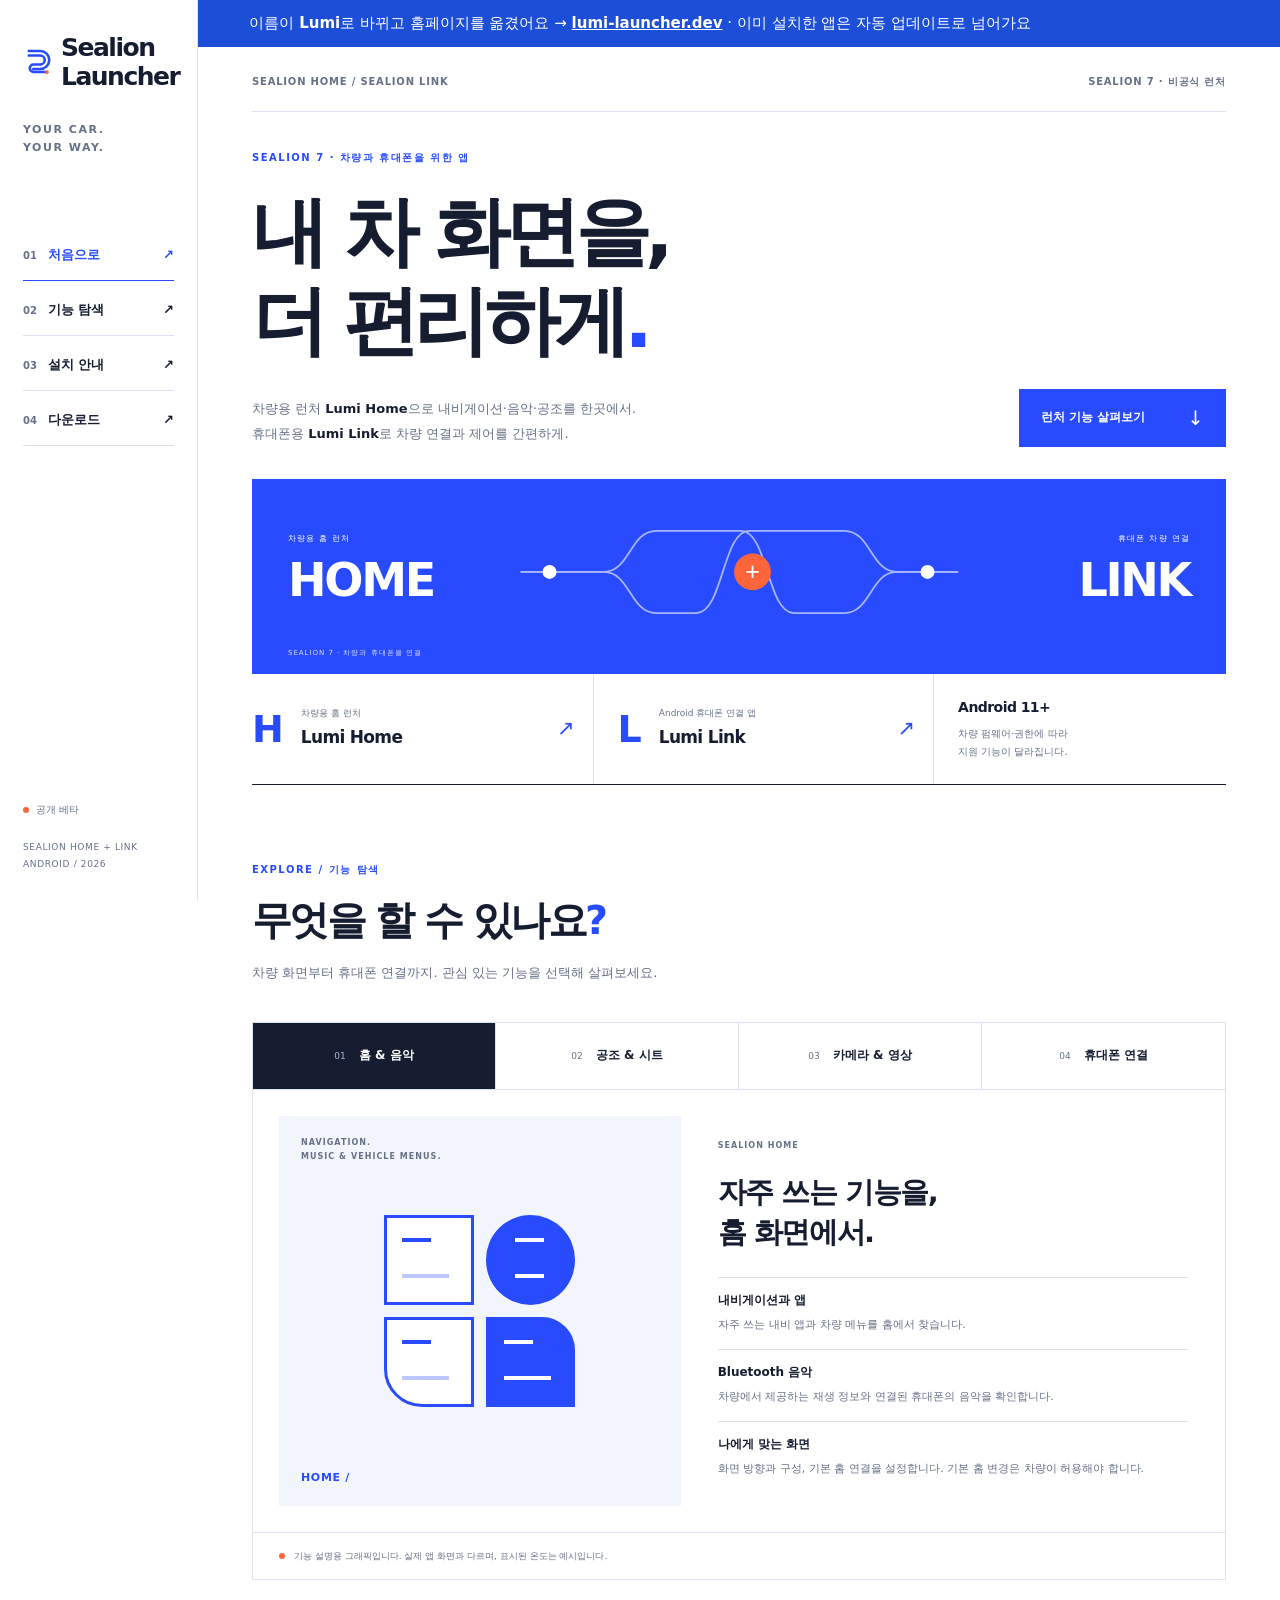
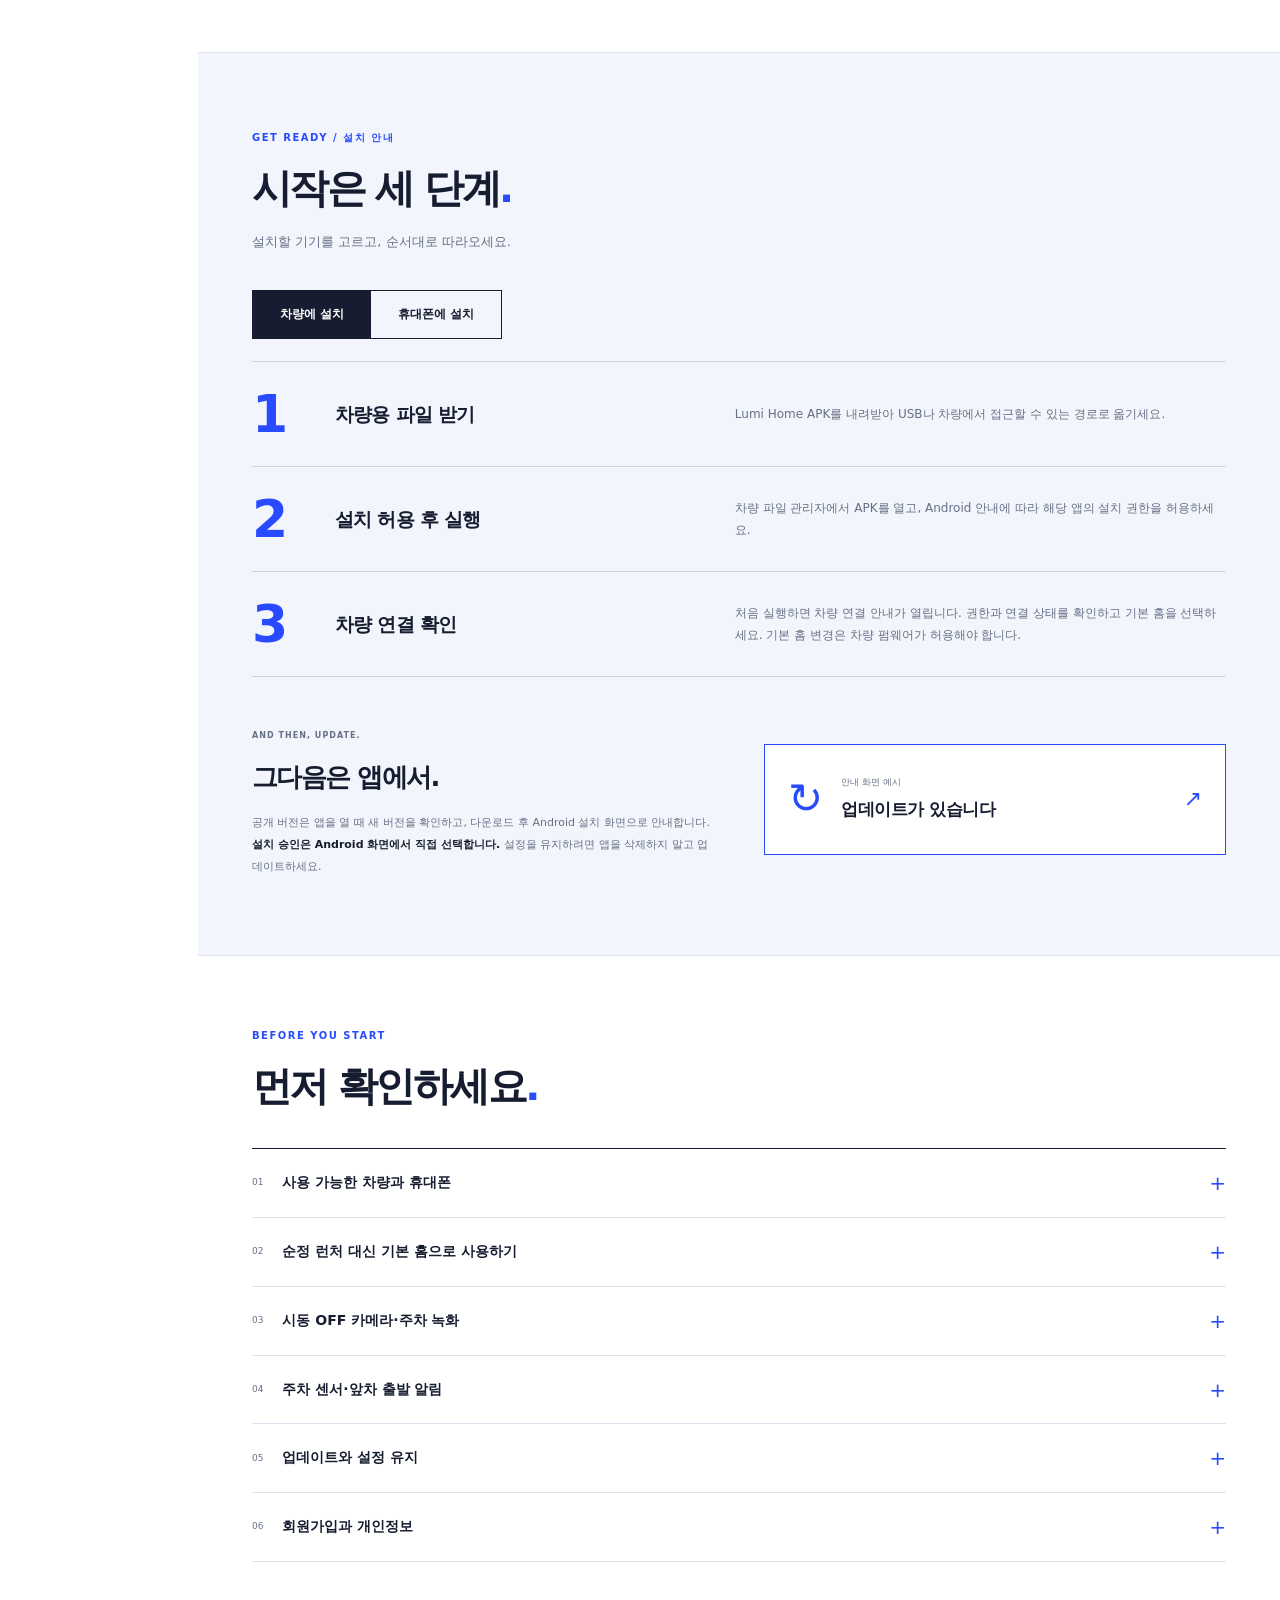
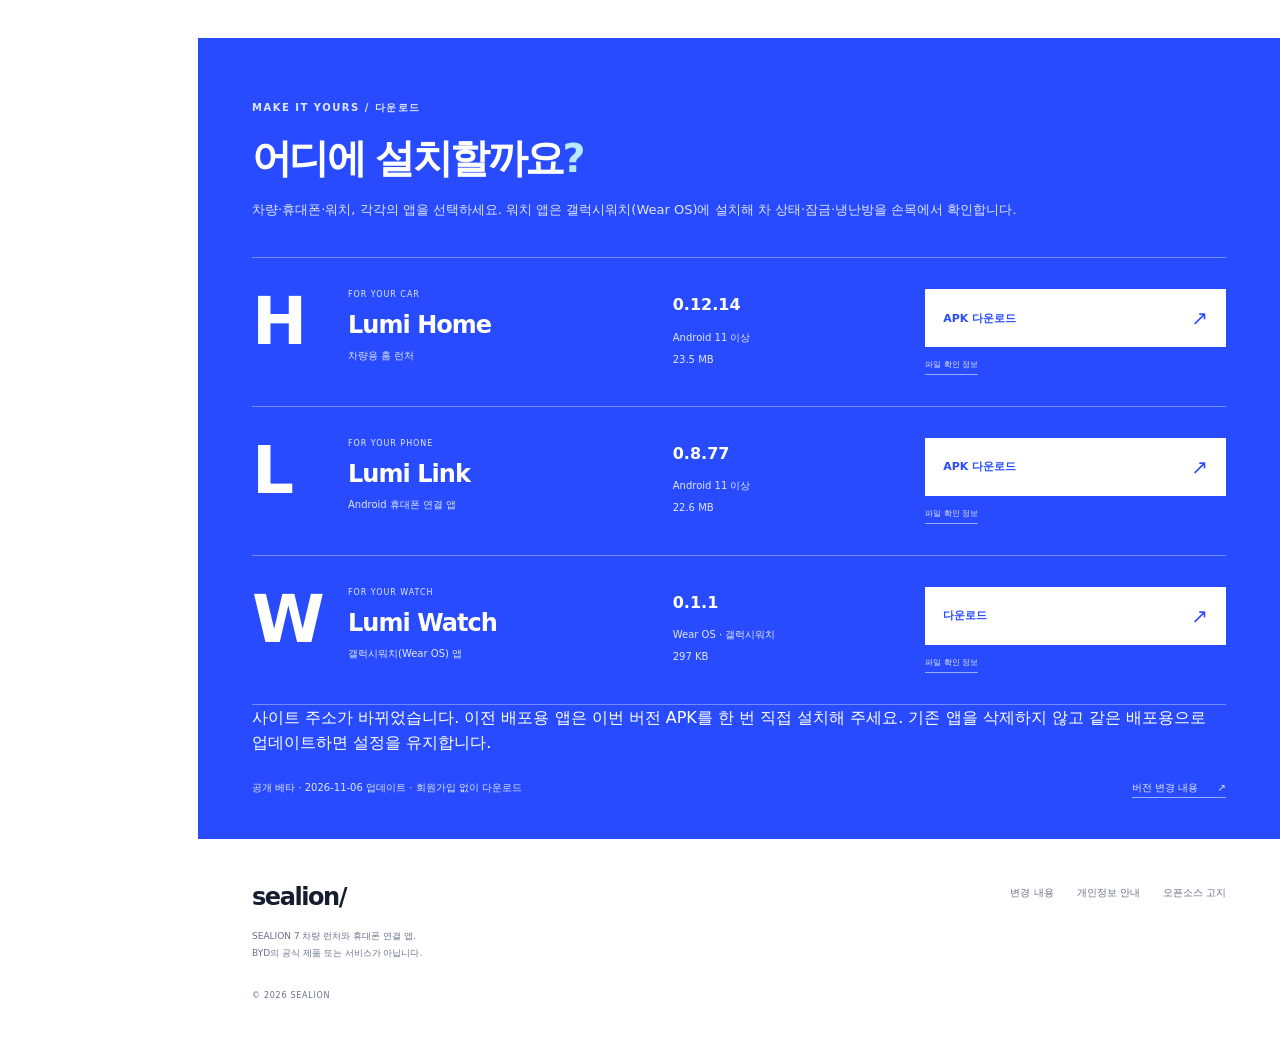
==== commit b0796dde: "Bridge release: Lumi Home 0.12.14 / Lumi Link 0.8.77 / Lumi Watch 0.1.1 These builds move automatic " ====
--- a/site/index.html
+++ b/site/index.html
@@ -4,13 +4,13 @@
   <meta charset="utf-8">
   <meta name="viewport" content="width=device-width, initial-scale=1">
   <meta name="theme-color" content="#284bff">
-  <meta name="description" content="BYD SEALION 7을 위한 차량용 런처 Sealion Home과 Android 휴대폰 앱 Sealion Link. 내비게이션·음악·공조부터 휴대폰 차량 연결·제어까지, 기능을 살펴보고 설치하세요.">
-  <title>Sealion Home &amp; Link — SEALION 7 차량 런처와 휴대폰 연결</title>
+  <meta name="description" content="BYD SEALION 7을 위한 차량용 런처 Lumi Home과 Android 휴대폰 앱 Lumi Link. 내비게이션·음악·공조부터 휴대폰 차량 연결·제어까지, 기능을 살펴보고 설치하세요.">
+  <title>Lumi Home &amp; Link — SEALION 7 차량 런처와 휴대폰 연결</title>
   <link rel="icon" href="assets/mark.svg" type="image/svg+xml">
   <link rel="stylesheet" href="assets/site.css?v=launcher-brand">
   <script src="assets/site.js" defer></script>
 </head>
-<body>
+<body><div role="note" style="margin:0;padding:12px 16px;background:#1d4ed8;color:#fff;text-align:center;font-size:15px;line-height:1.5">이름이 <strong>Lumi</strong>로 바뀌고 홈페이지를 옮겼어요 → <a href="https://lumi-launcher.dev/" style="color:#fff;font-weight:700;text-decoration:underline">lumi-launcher.dev</a> · 이미 설치한 앱은 자동 업데이트로 넘어가요</div>
 <a class="skip-link" href="#main">본문 바로가기</a>
 <header class="site-rail">
   <a class="brand" href="#start" aria-label="Sealion Launcher 소개 처음으로"><img src="assets/mark.svg" width="38" height="38" alt=""><span class="brand-name">Sealion Launcher</span></a>
@@ -26,9 +26,9 @@
 <main id="main">
   <section id="start" class="opening" aria-labelledby="hero-title">
     <div class="page-meta"><span>SEALION HOME / SEALION LINK</span><span>SEALION 7 · 비공식 런처</span></div>
-    <div class="opening-copy"><p class="section-code">SEALION 7 · 차량과 휴대폰을 위한 앱</p><h1 id="hero-title">내 차 화면을,<br>더 편리하게<span>.</span></h1><div class="opening-bottom"><p class="opening-description">차량용 런처 <strong>Sealion Home</strong>으로 내비게이션·음악·공조를 한곳에서.<br>휴대폰용 <strong>Sealion Link</strong>로 차량 연결과 제어를 간편하게.</p><a class="action solid" href="#experience">런처 기능 살펴보기 <span aria-hidden="true">↓</span></a></div></div>
+    <div class="opening-copy"><p class="section-code">SEALION 7 · 차량과 휴대폰을 위한 앱</p><h1 id="hero-title">내 차 화면을,<br>더 편리하게<span>.</span></h1><div class="opening-bottom"><p class="opening-description">차량용 런처 <strong>Lumi Home</strong>으로 내비게이션·음악·공조를 한곳에서.<br>휴대폰용 <strong>Lumi Link</strong>로 차량 연결과 제어를 간편하게.</p><a class="action solid" href="#experience">런처 기능 살펴보기 <span aria-hidden="true">↓</span></a></div></div>
     <div class="connection-poster" aria-label="차량용 런처 Home과 휴대폰 앱 Link의 연결"><div class="connection-label"><span>차량용 홈 런처</span><strong>HOME</strong></div><svg viewBox="0 0 500 160" aria-hidden="true"><path d="M0 81h95c30 0 30-47 60-47h97c30 0 30 94 60 94h58c30 0 30-47 60-47h70"/><path d="M0 81h95c30 0 30 47 60 47h46c30 0 30-94 60-94h109c30 0 30 47 60 47h70"/><circle cx="33" cy="81" r="8"/><circle cx="465" cy="81" r="8"/><circle cx="265" cy="81" r="21"/><path class="connection-plus" d="M258 81h14m-7-7v14"/></svg><div class="connection-label"><span>휴대폰 차량 연결</span><strong>LINK</strong></div><span class="poster-caption">SEALION 7 · 차량과 휴대폰을 연결</span></div>
-    <div class="product-index"><a href="#experience"><span>H</span><div><small>차량용 홈 런처</small><strong>Sealion Home</strong></div><i aria-hidden="true">↗</i></a><a href="#experience" data-open-feature="link"><span>L</span><div><small>Android 휴대폰 연결 앱</small><strong>Sealion Link</strong></div><i aria-hidden="true">↗</i></a><div class="system-note"><strong>Android 11+</strong><span>차량 펌웨어·권한에 따라<br>지원 기능이 달라집니다.</span></div></div>
+    <div class="product-index"><a href="#experience"><span>H</span><div><small>차량용 홈 런처</small><strong>Lumi Home</strong></div><i aria-hidden="true">↗</i></a><a href="#experience" data-open-feature="link"><span>L</span><div><small>Android 휴대폰 연결 앱</small><strong>Lumi Link</strong></div><i aria-hidden="true">↗</i></a><div class="system-note"><strong>Android 11+</strong><span>차량 펌웨어·권한에 따라<br>지원 기능이 달라집니다.</span></div></div>
   </section>
 
   <section id="experience" class="chapter experience" aria-labelledby="experience-title">
@@ -63,13 +63,13 @@
   <section id="install" class="chapter install" aria-labelledby="install-title">
     <div class="chapter-heading"><p class="section-code">GET READY / 설치 안내</p><h2 id="install-title">시작은 세 단계<span>.</span></h2><p>설치할 기기를 고르고, 순서대로 따라오세요.</p></div>
     <div class="install-tabs" role="tablist" aria-label="설치할 기기"><button type="button" id="install-car" role="tab" aria-selected="true" aria-controls="install-car-panel" data-install="car">차량에 설치</button><button type="button" id="install-phone" role="tab" aria-selected="false" aria-controls="install-phone-panel" data-install="phone" tabindex="-1">휴대폰에 설치</button></div>
-    <div id="install-car-panel" class="installation-list" role="tabpanel" aria-labelledby="install-car"><article><span>1</span><h3>차량용 파일 받기</h3><p>Sealion Home APK를 내려받아 USB나 차량에서 접근할 수 있는 경로로 옮기세요.</p></article><article><span>2</span><h3>설치 허용 후 실행</h3><p>차량 파일 관리자에서 APK를 열고, Android 안내에 따라 해당 앱의 설치 권한을 허용하세요.</p></article><article><span>3</span><h3>차량 연결 확인</h3><p>처음 실행하면 차량 연결 안내가 열립니다. 권한과 연결 상태를 확인하고 기본 홈을 선택하세요. 기본 홈 변경은 차량 펌웨어가 허용해야 합니다.</p></article></div>
-    <div id="install-phone-panel" class="installation-list" role="tabpanel" aria-labelledby="install-phone" hidden><article><span>1</span><h3>휴대폰용 파일 받기</h3><p>Android 휴대폰에서 Sealion Link APK를 내려받으세요. iPhone용 앱은 제공하지 않습니다.</p></article><article><span>2</span><h3>Android 설치 승인</h3><p>다운로드한 파일을 열고 브라우저나 파일 관리자의 ‘알 수 없는 앱 설치’를 허용하세요.</p></article><article><span>3</span><h3>내 차 연결 등록</h3><p>앱 안내에 따라 차량을 등록하고 신체 활동·Bluetooth·근처 기기 권한과 백그라운드 실행을 확인하세요.</p></article></div>
+    <div id="install-car-panel" class="installation-list" role="tabpanel" aria-labelledby="install-car"><article><span>1</span><h3>차량용 파일 받기</h3><p>Lumi Home APK를 내려받아 USB나 차량에서 접근할 수 있는 경로로 옮기세요.</p></article><article><span>2</span><h3>설치 허용 후 실행</h3><p>차량 파일 관리자에서 APK를 열고, Android 안내에 따라 해당 앱의 설치 권한을 허용하세요.</p></article><article><span>3</span><h3>차량 연결 확인</h3><p>처음 실행하면 차량 연결 안내가 열립니다. 권한과 연결 상태를 확인하고 기본 홈을 선택하세요. 기본 홈 변경은 차량 펌웨어가 허용해야 합니다.</p></article></div>
+    <div id="install-phone-panel" class="installation-list" role="tabpanel" aria-labelledby="install-phone" hidden><article><span>1</span><h3>휴대폰용 파일 받기</h3><p>Android 휴대폰에서 Lumi Link APK를 내려받으세요. iPhone용 앱은 제공하지 않습니다.</p></article><article><span>2</span><h3>Android 설치 승인</h3><p>다운로드한 파일을 열고 브라우저나 파일 관리자의 ‘알 수 없는 앱 설치’를 허용하세요.</p></article><article><span>3</span><h3>내 차 연결 등록</h3><p>앱 안내에 따라 차량을 등록하고 신체 활동·Bluetooth·근처 기기 권한과 백그라운드 실행을 확인하세요.</p></article></div>
     <div class="update-guide"><div><span class="feature-tag">AND THEN, UPDATE.</span><h3>그다음은 앱에서.</h3><p>공개 버전은 앱을 열 때 새 버전을 확인하고, 다운로드 후 Android 설치 화면으로 안내합니다. <strong>설치 승인은 Android 화면에서 직접 선택합니다.</strong> 설정을 유지하려면 앱을 삭제하지 말고 업데이트하세요.</p></div><button id="update-demo" type="button"><span class="update-icon" aria-hidden="true">↻</span><span><small>안내 화면 예시</small><strong>업데이트가 있습니다</strong></span><i aria-hidden="true">↗</i></button></div>
   </section>
 
   <section id="faq" class="chapter compatibility" aria-labelledby="faq-title"><div class="chapter-heading"><p class="section-code">BEFORE YOU START</p><h2 id="faq-title">먼저 확인하세요<span>.</span></h2></div><div class="faq-list">
-    <details><summary><span>01</span>사용 가능한 차량과 휴대폰<i aria-hidden="true">+</i></summary><p>SEALION 7의 Android 차량 디스플레이를 기준으로 개발하고 있습니다. 최소 Android 버전은 11입니다. 차량 펌웨어, SDK와 권한에 따라 지원 기능이 달라집니다. Sealion Link는 Android 휴대폰 전용입니다.</p></details>
+    <details><summary><span>01</span>사용 가능한 차량과 휴대폰<i aria-hidden="true">+</i></summary><p>SEALION 7의 Android 차량 디스플레이를 기준으로 개발하고 있습니다. 최소 Android 버전은 11입니다. 차량 펌웨어, SDK와 권한에 따라 지원 기능이 달라집니다. Lumi Link는 Android 휴대폰 전용입니다.</p></details>
     <details><summary><span>02</span>순정 런처 대신 기본 홈으로 사용하기<i aria-hidden="true">+</i></summary><p>차량에서 기본 홈 앱 변경을 허용해야 합니다. 설정에서 기본 런처 설정·유지를 시도할 수 있지만, 차량 펌웨어 정책에 따라 적용되지 않을 수 있습니다.</p></details>
     <details><summary><span>03</span>시동 OFF 카메라·주차 녹화<i aria-hidden="true">+</i></summary><p>카메라·본체 전원과 네트워크가 유지되고 차량이 관련 권한을 제공해야 합니다. 현재 시동 OFF 녹화와 원격 영상을 보장하지 않습니다. 개발용과 공개 차량용은 같은 차량 카메라 수신 경로를 사용합니다. 차량의 실제 영상 수신과 시동 OFF 전원 유지는 각각 확인해야 합니다.</p></details>
     <details><summary><span>04</span>주차 센서·앞차 출발 알림<i aria-hidden="true">+</i></summary><p>차량에서 거리 값과 출발 안내 신호를 제공해야 합니다. 신호가 수신되지 않으면 거리나 알림을 임의로 만들지 않습니다. 현재 차량별 신호 수신 확인이 필요한 기능입니다.</p></details>
@@ -78,9 +78,9 @@
   </div></section>
 
   <section id="download" class="downloads" aria-labelledby="download-title"><div class="download-heading"><p class="section-code">MAKE IT YOURS / 다운로드</p><h2 id="download-title">어디에 설치할까요<span>?</span></h2><p>차량·휴대폰·워치, 각각의 앱을 선택하세요. 워치 앱은 갤럭시워치(Wear OS)에 설치해 차 상태·잠금·냉난방을 손목에서 확인합니다.</p></div>
-    <div class="package-list"><article class="package-row"><div class="package-letter">H</div><div class="package-name"><span>FOR YOUR CAR</span><h3>Sealion Home</h3><p>차량용 홈 런처</p></div><div class="release-meta"><strong data-release="vehicle-version">0.9.77</strong><span>Android 11 이상</span><span data-release="vehicle-size">공개 파일 준비 중</span></div><div class="package-action"><a class="action download-link is-disabled" data-app="vehicle" aria-disabled="true">다운로드 준비 중 <span aria-hidden="true">↗</span></a><details class="hash-details"><summary>파일 확인 정보</summary><p data-release="vehicle-hash">공개 파일 확정 후 SHA-256을 제공합니다.</p></details></div></article>
-    <article class="package-row"><div class="package-letter">L</div><div class="package-name"><span>FOR YOUR PHONE</span><h3>Sealion Link</h3><p>Android 휴대폰 연결 앱</p></div><div class="release-meta"><strong data-release="phone-version">0.8.45</strong><span>Android 11 이상</span><span data-release="phone-size">공개 파일 준비 중</span></div><div class="package-action"><a class="action download-link is-disabled" data-app="phone" aria-disabled="true">다운로드 준비 중 <span aria-hidden="true">↗</span></a><details class="hash-details"><summary>파일 확인 정보</summary><p data-release="phone-hash">공개 파일 확정 후 SHA-256을 제공합니다.</p></details></div></article>
-    <article class="package-row"><div class="package-letter">W</div><div class="package-name"><span>FOR YOUR WATCH</span><h3>Sealion Watch</h3><p>갤럭시워치(Wear OS) 앱</p></div><div class="release-meta"><strong>0.1.0</strong><span>Wear OS · 갤럭시워치</span><span>297 KB</span></div><div class="package-action"><a class="action download-link" href="downloads/SealionWatch-0.1.0-watch-release.apk" download>다운로드 <span aria-hidden="true">↗</span></a><details class="hash-details"><summary>파일 확인 정보</summary><p>SHA-256: f538a6a36848ef714f693f373ebaa3cdf9d08c07c6e092d7863d1ee01bc0ffa9</p></details></div></article></div>
+    <div class="package-list"><article class="package-row"><div class="package-letter">H</div><div class="package-name"><span>FOR YOUR CAR</span><h3>Lumi Home</h3><p>차량용 홈 런처</p></div><div class="release-meta"><strong data-release="vehicle-version">0.9.77</strong><span>Android 11 이상</span><span data-release="vehicle-size">공개 파일 준비 중</span></div><div class="package-action"><a class="action download-link is-disabled" data-app="vehicle" aria-disabled="true">다운로드 준비 중 <span aria-hidden="true">↗</span></a><details class="hash-details"><summary>파일 확인 정보</summary><p data-release="vehicle-hash">공개 파일 확정 후 SHA-256을 제공합니다.</p></details></div></article>
+    <article class="package-row"><div class="package-letter">L</div><div class="package-name"><span>FOR YOUR PHONE</span><h3>Lumi Link</h3><p>Android 휴대폰 연결 앱</p></div><div class="release-meta"><strong data-release="phone-version">0.8.45</strong><span>Android 11 이상</span><span data-release="phone-size">공개 파일 준비 중</span></div><div class="package-action"><a class="action download-link is-disabled" data-app="phone" aria-disabled="true">다운로드 준비 중 <span aria-hidden="true">↗</span></a><details class="hash-details"><summary>파일 확인 정보</summary><p data-release="phone-hash">공개 파일 확정 후 SHA-256을 제공합니다.</p></details></div></article>
+    <article class="package-row"><div class="package-letter">W</div><div class="package-name"><span>FOR YOUR WATCH</span><h3>Lumi Watch</h3><p>갤럭시워치(Wear OS) 앱</p></div><div class="release-meta"><strong>0.1.1</strong><span>Wear OS · 갤럭시워치</span><span>297 KB</span></div><div class="package-action"><a class="action download-link" href="downloads/LumiWatch-0.1.1-watch-release.apk" download>다운로드 <span aria-hidden="true">↗</span></a><details class="hash-details"><summary>파일 확인 정보</summary><p>SHA-256: b68e94eddda10e198ff79092c99ccf0baa68bc56e330c07535e23e4c1959f84b</p></details></div></article></div>
     <p class="notice">사이트 주소가 바뀌었습니다. 이전 배포용 앱은 이번 버전 APK를 한 번 직접 설치해 주세요. 기존 앱을 삭제하지 않고 같은 배포용으로 업데이트하면 설정을 유지합니다.</p><div class="download-footnote"><p id="release-status"><span class="status-dot"></span>공개 다운로드 파일을 확인하고 있습니다.</p><a href="release-notes.html">버전 변경 내용 <span aria-hidden="true">↗</span></a></div>
   </section>
 </main>
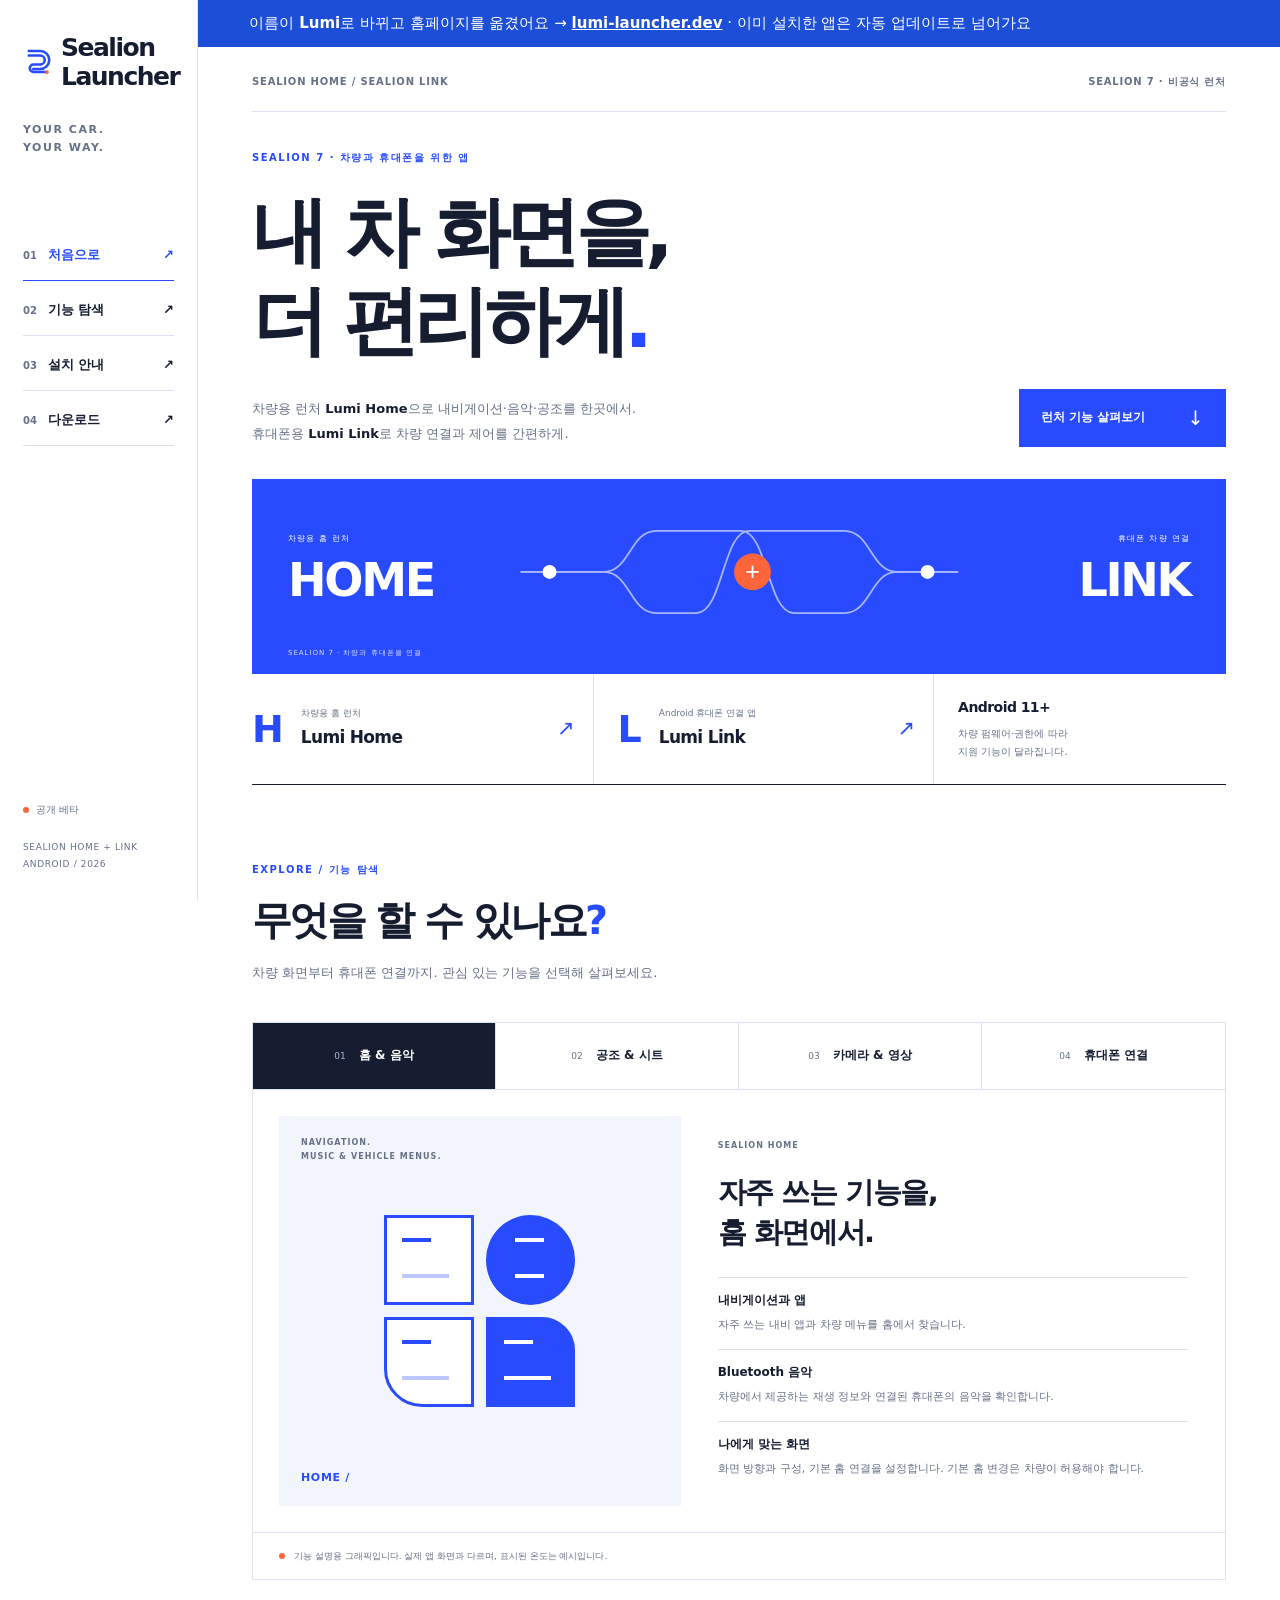
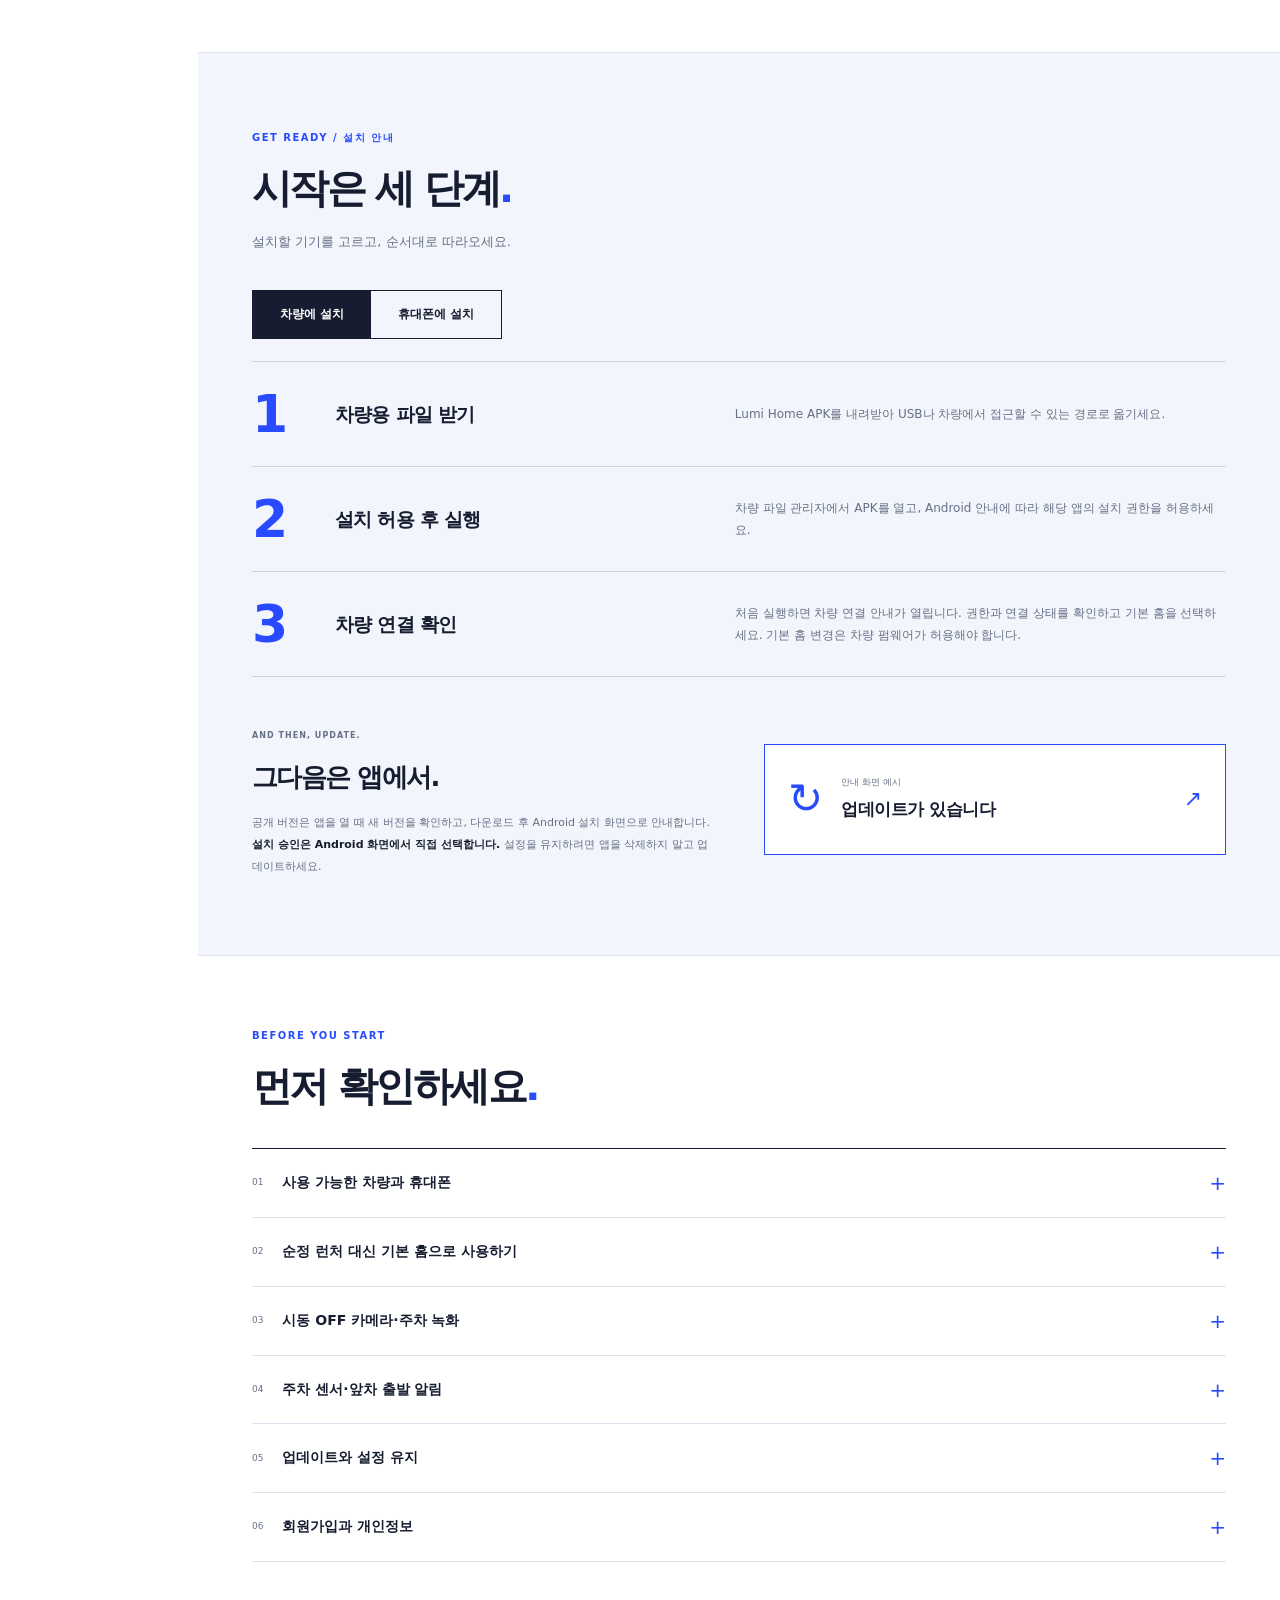
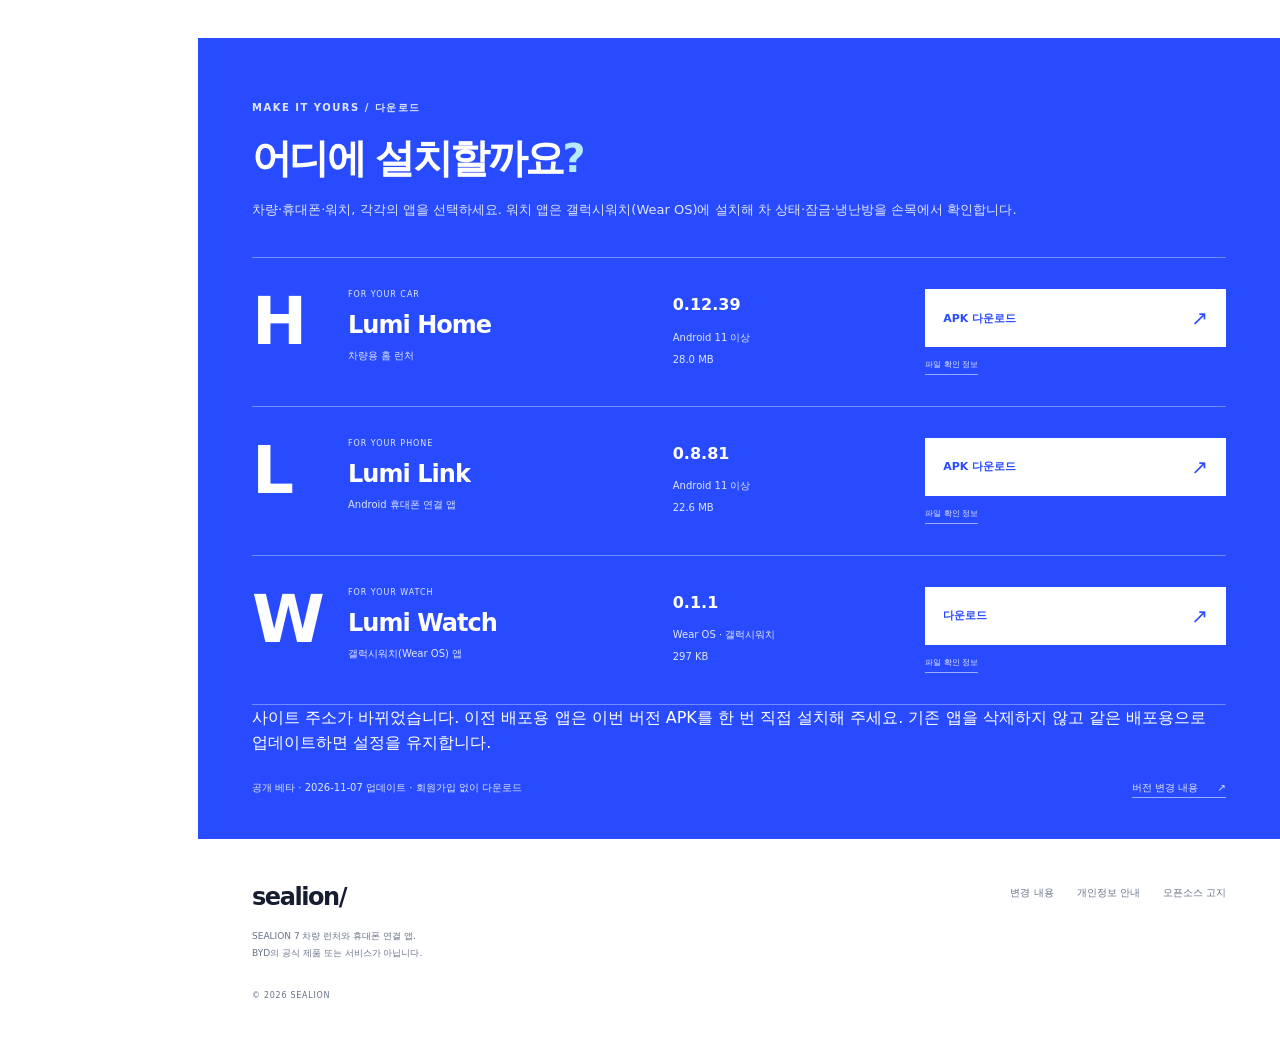
==== commit bdc509fc: "Legacy Pages site: serve current Home 0.12.39 / Link 0.8.81 / Watch 0.1.2 Old archived APKs are remo" ====
--- a/site/index.html
+++ b/site/index.html
@@ -80,7 +80,7 @@
   <section id="download" class="downloads" aria-labelledby="download-title"><div class="download-heading"><p class="section-code">MAKE IT YOURS / 다운로드</p><h2 id="download-title">어디에 설치할까요<span>?</span></h2><p>차량·휴대폰·워치, 각각의 앱을 선택하세요. 워치 앱은 갤럭시워치(Wear OS)에 설치해 차 상태·잠금·냉난방을 손목에서 확인합니다.</p></div>
     <div class="package-list"><article class="package-row"><div class="package-letter">H</div><div class="package-name"><span>FOR YOUR CAR</span><h3>Lumi Home</h3><p>차량용 홈 런처</p></div><div class="release-meta"><strong data-release="vehicle-version">0.9.77</strong><span>Android 11 이상</span><span data-release="vehicle-size">공개 파일 준비 중</span></div><div class="package-action"><a class="action download-link is-disabled" data-app="vehicle" aria-disabled="true">다운로드 준비 중 <span aria-hidden="true">↗</span></a><details class="hash-details"><summary>파일 확인 정보</summary><p data-release="vehicle-hash">공개 파일 확정 후 SHA-256을 제공합니다.</p></details></div></article>
     <article class="package-row"><div class="package-letter">L</div><div class="package-name"><span>FOR YOUR PHONE</span><h3>Lumi Link</h3><p>Android 휴대폰 연결 앱</p></div><div class="release-meta"><strong data-release="phone-version">0.8.45</strong><span>Android 11 이상</span><span data-release="phone-size">공개 파일 준비 중</span></div><div class="package-action"><a class="action download-link is-disabled" data-app="phone" aria-disabled="true">다운로드 준비 중 <span aria-hidden="true">↗</span></a><details class="hash-details"><summary>파일 확인 정보</summary><p data-release="phone-hash">공개 파일 확정 후 SHA-256을 제공합니다.</p></details></div></article>
-    <article class="package-row"><div class="package-letter">W</div><div class="package-name"><span>FOR YOUR WATCH</span><h3>Lumi Watch</h3><p>갤럭시워치(Wear OS) 앱</p></div><div class="release-meta"><strong>0.1.1</strong><span>Wear OS · 갤럭시워치</span><span>297 KB</span></div><div class="package-action"><a class="action download-link" href="downloads/LumiWatch-0.1.1-watch-release.apk" download>다운로드 <span aria-hidden="true">↗</span></a><details class="hash-details"><summary>파일 확인 정보</summary><p>SHA-256: b68e94eddda10e198ff79092c99ccf0baa68bc56e330c07535e23e4c1959f84b</p></details></div></article></div>
+    <article class="package-row"><div class="package-letter">W</div><div class="package-name"><span>FOR YOUR WATCH</span><h3>Lumi Watch</h3><p>갤럭시워치(Wear OS) 앱</p></div><div class="release-meta"><strong>0.1.1</strong><span>Wear OS · 갤럭시워치</span><span>297 KB</span></div><div class="package-action"><a class="action download-link" href="downloads/LumiWatch-0.1.2-watch-release.apk" download>다운로드 <span aria-hidden="true">↗</span></a><details class="hash-details"><summary>파일 확인 정보</summary><p>SHA-256: b68e94eddda10e198ff79092c99ccf0baa68bc56e330c07535e23e4c1959f84b</p></details></div></article></div>
     <p class="notice">사이트 주소가 바뀌었습니다. 이전 배포용 앱은 이번 버전 APK를 한 번 직접 설치해 주세요. 기존 앱을 삭제하지 않고 같은 배포용으로 업데이트하면 설정을 유지합니다.</p><div class="download-footnote"><p id="release-status"><span class="status-dot"></span>공개 다운로드 파일을 확인하고 있습니다.</p><a href="release-notes.html">버전 변경 내용 <span aria-hidden="true">↗</span></a></div>
   </section>
 </main>
